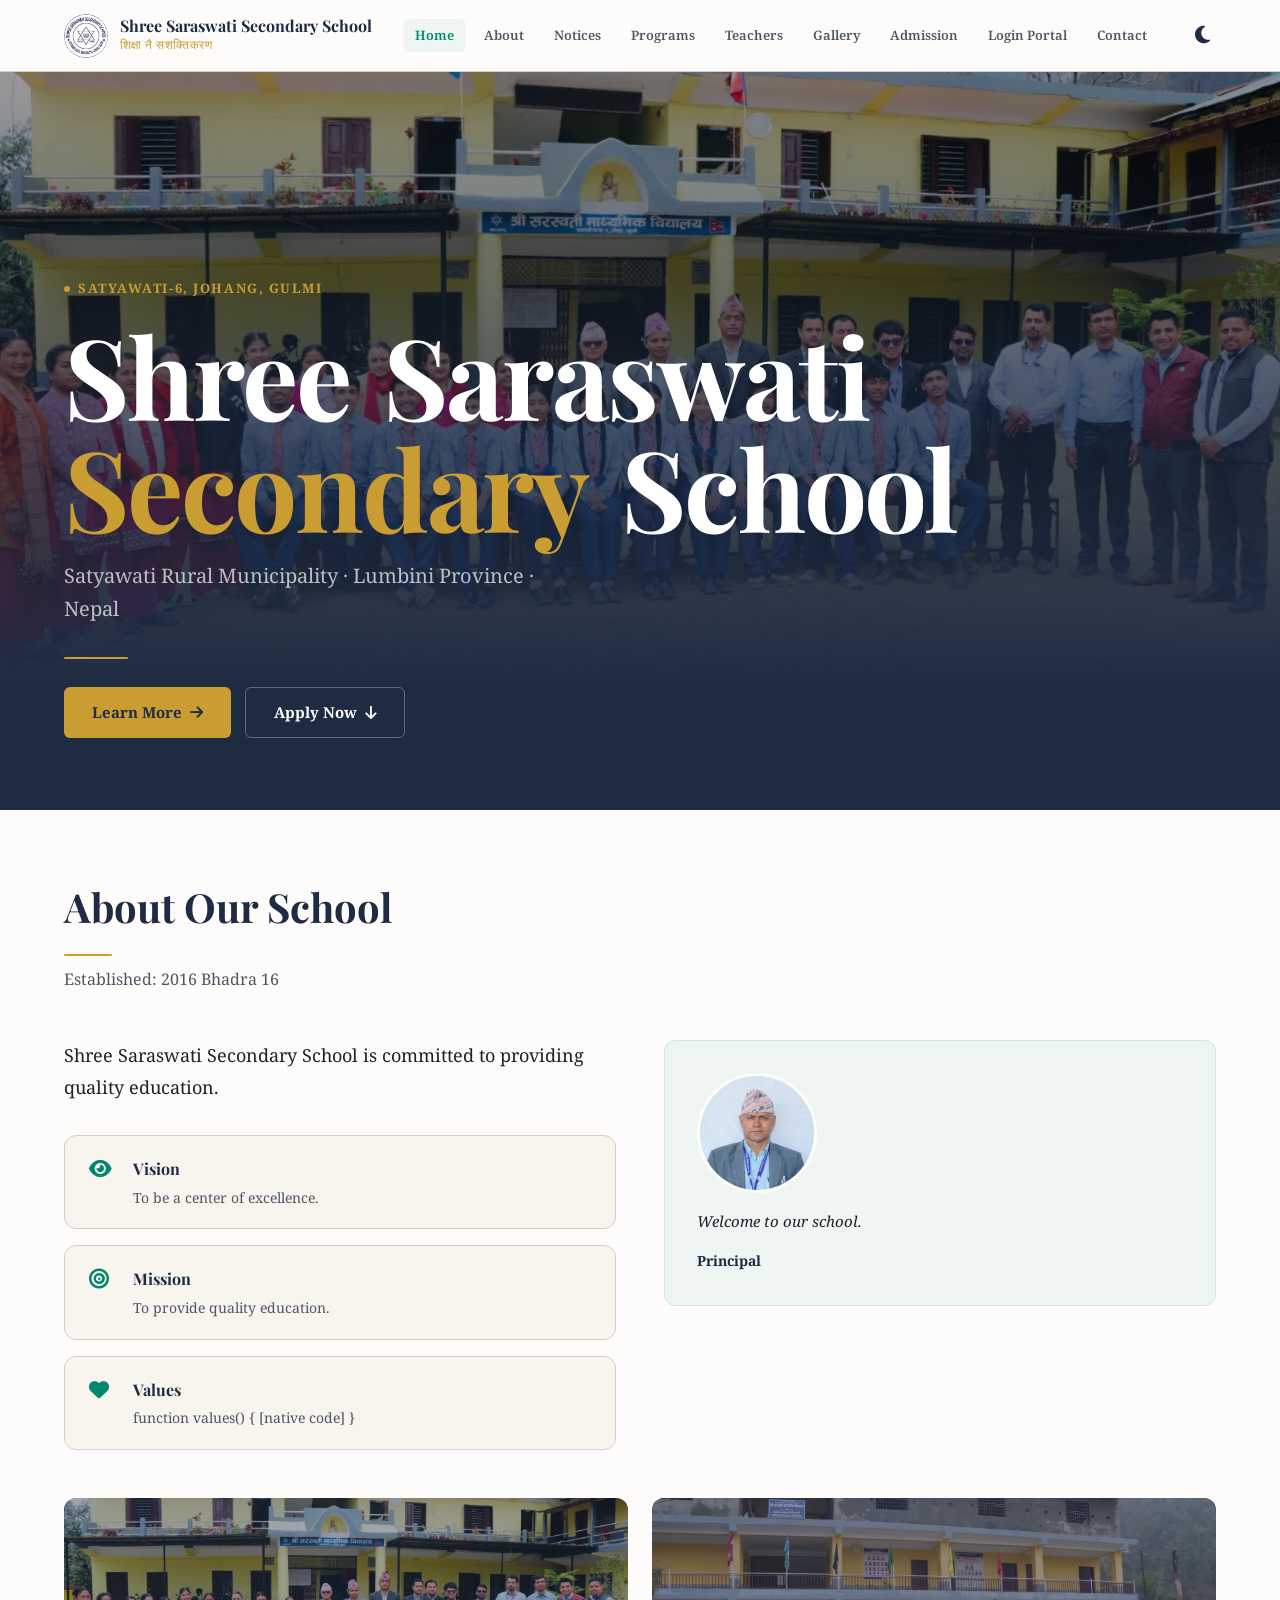
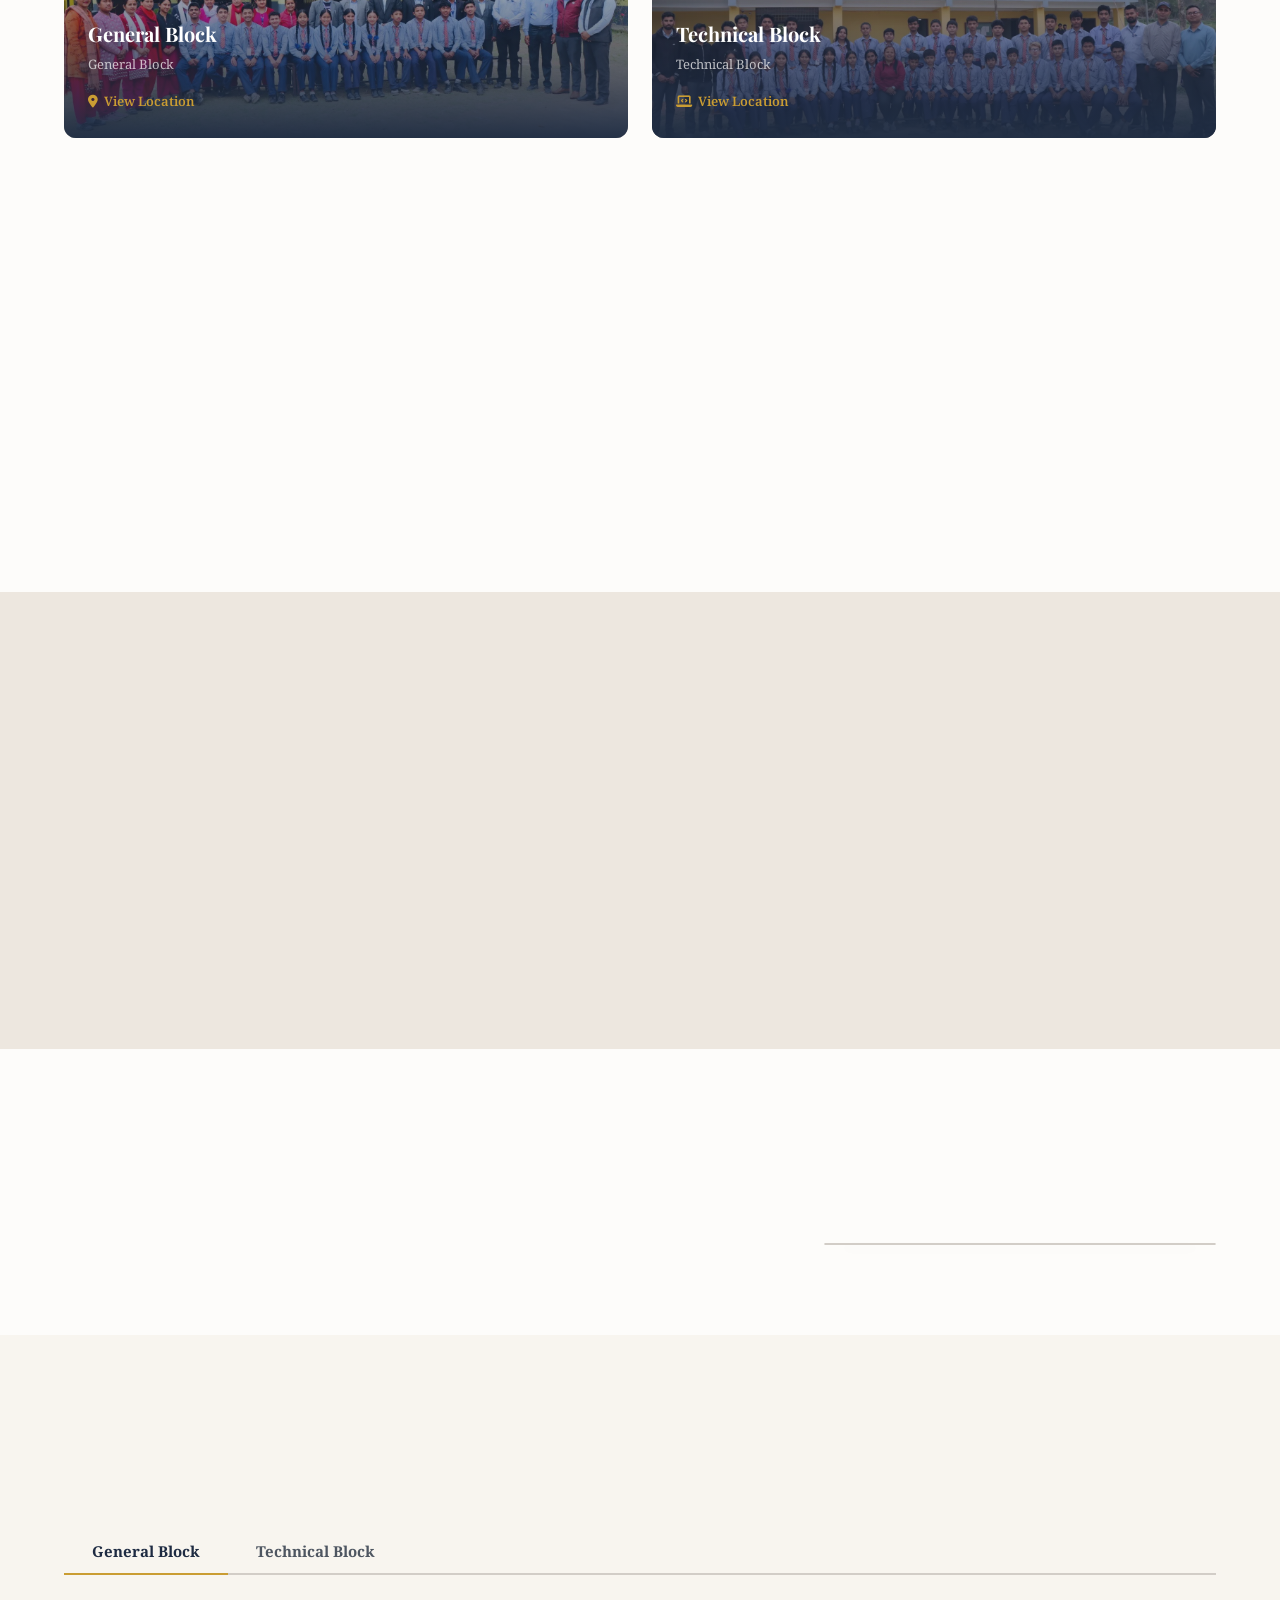
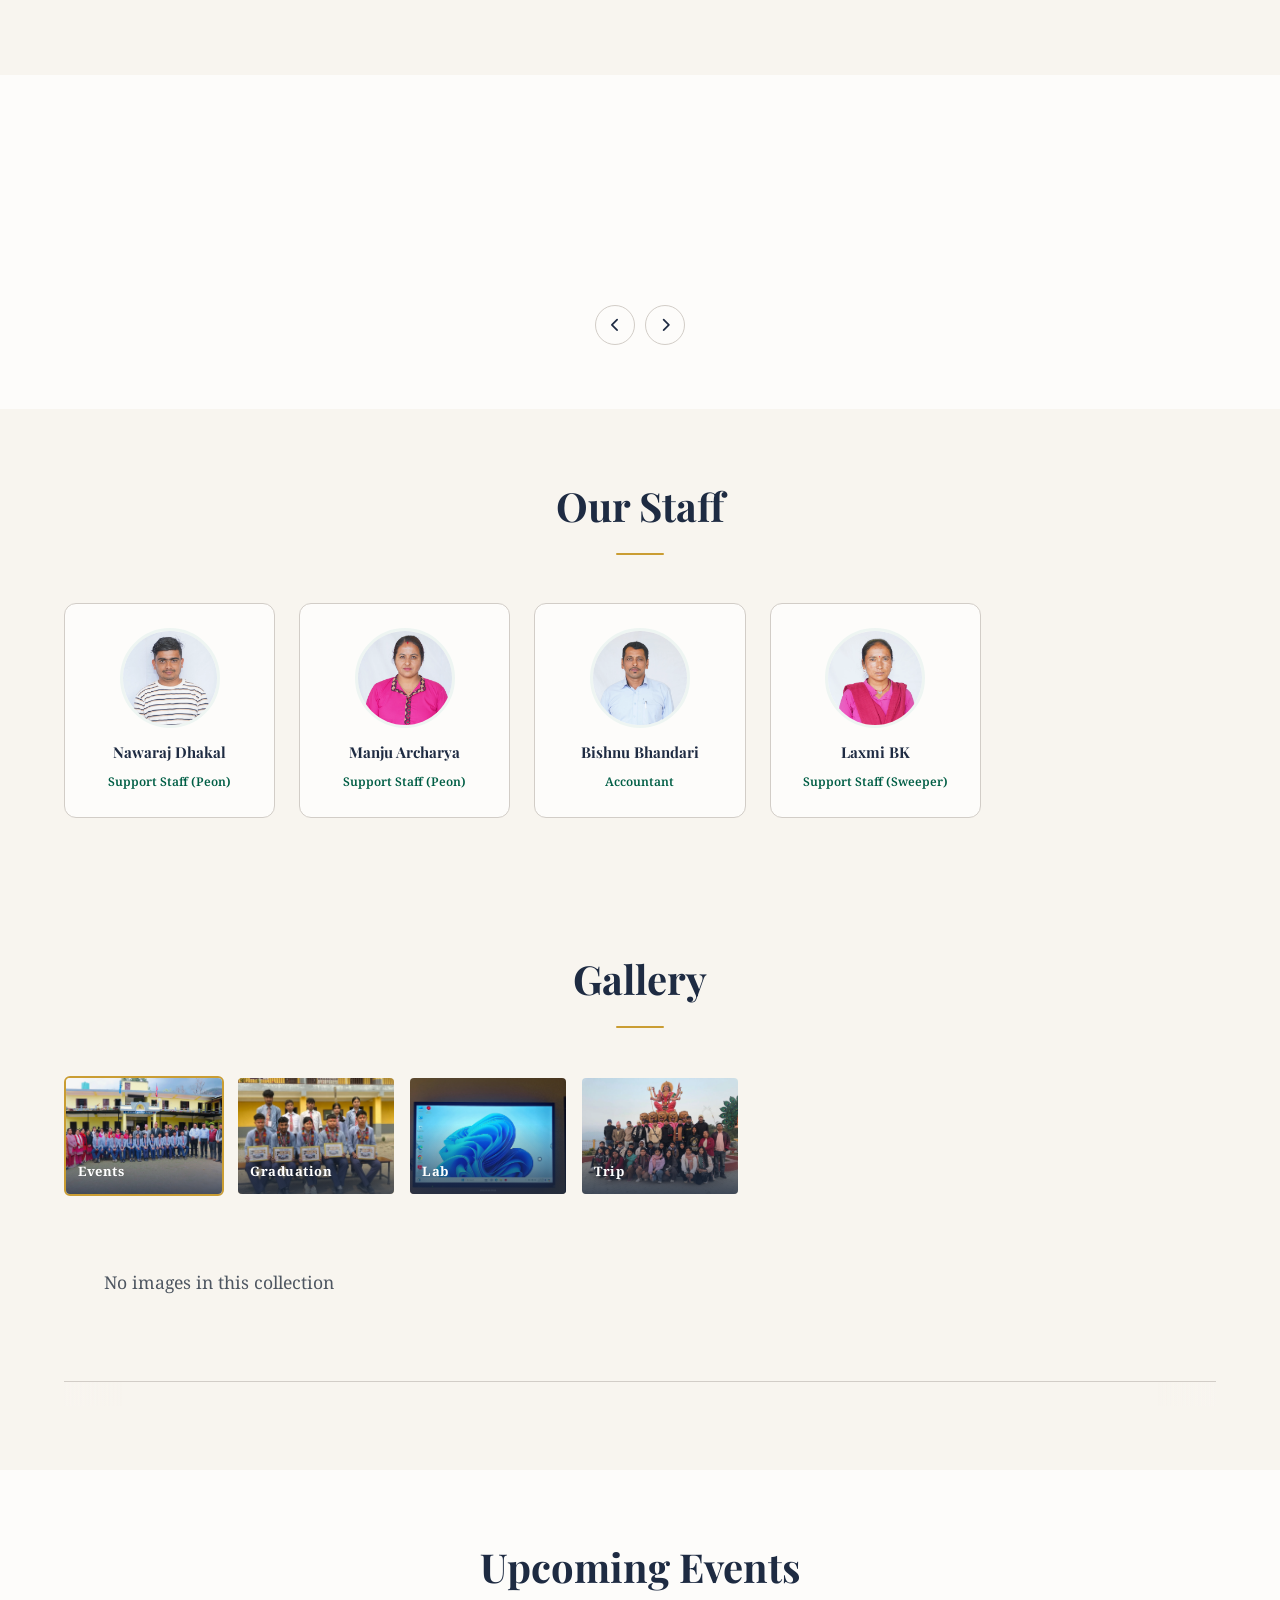
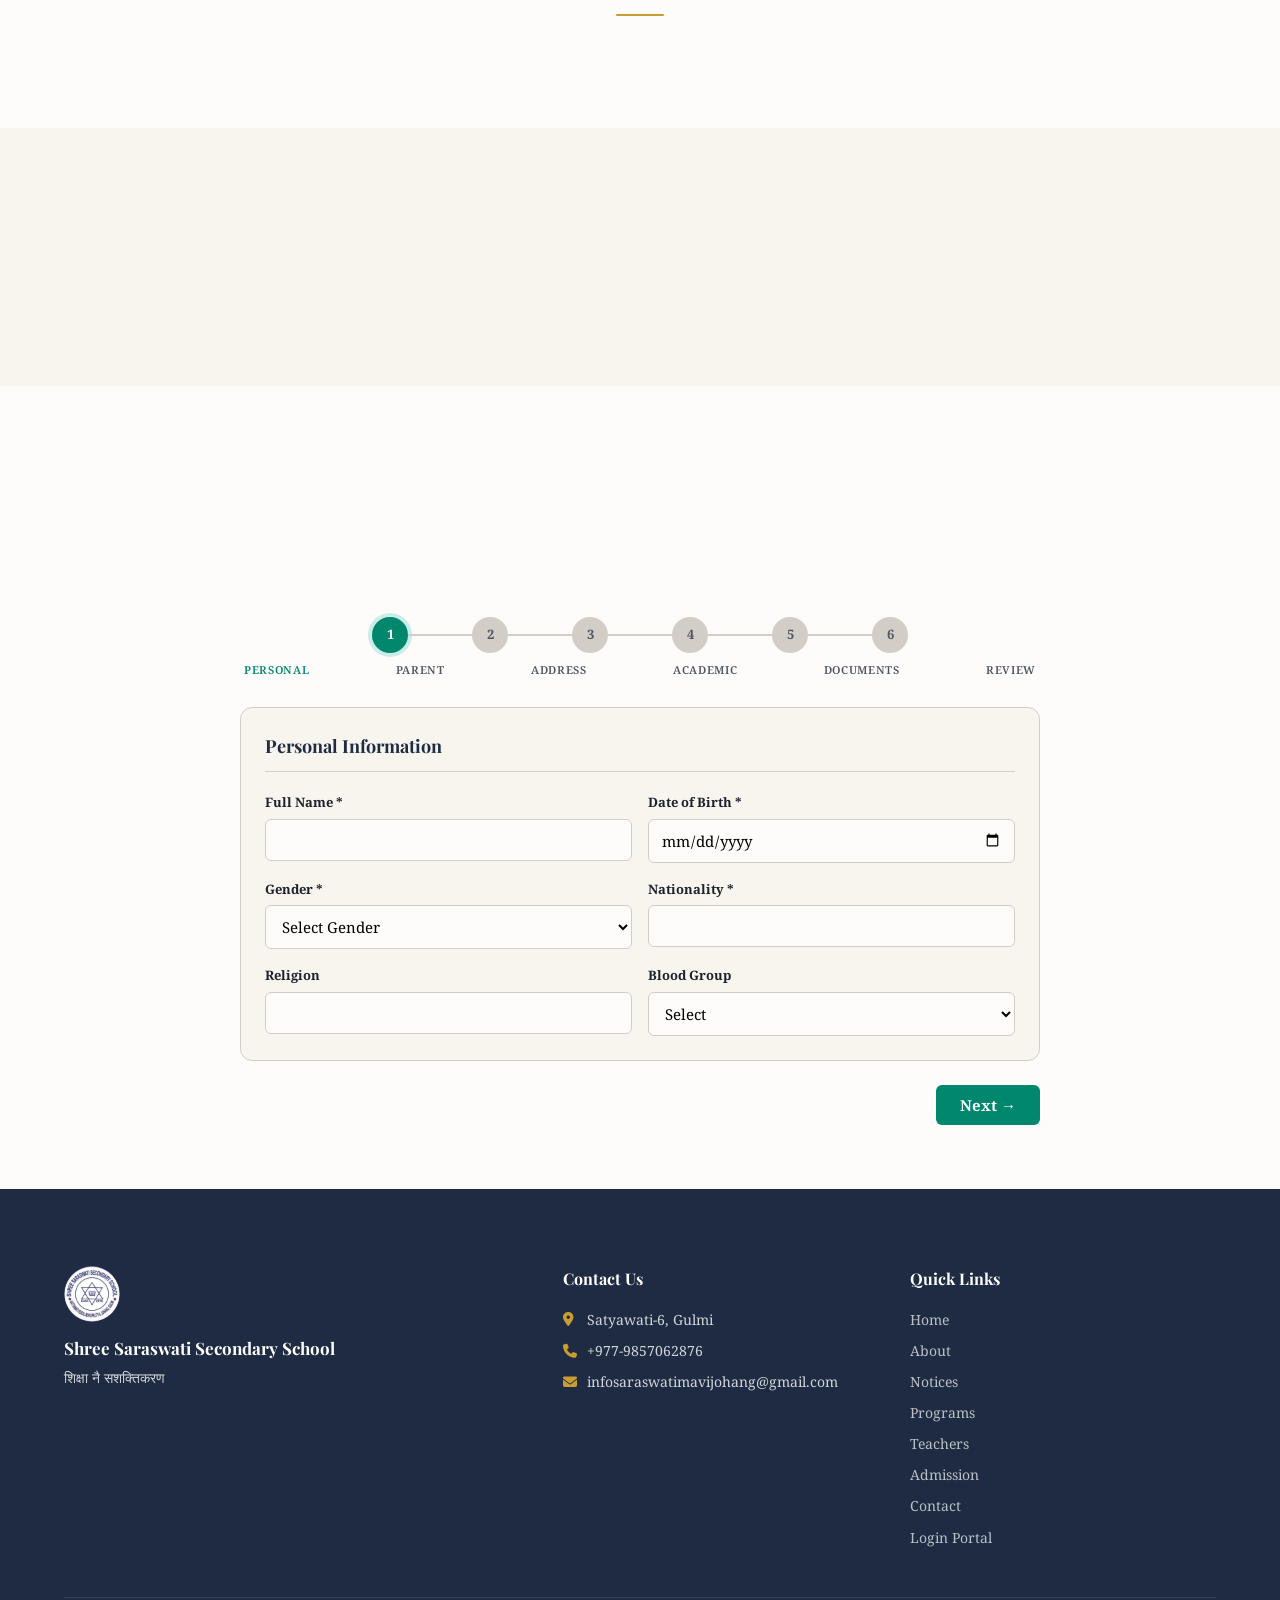
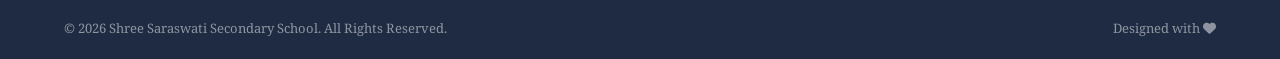
==== index.html @ 3a1a03cb "Add TEVT affiliation keywords to index and admissions meta keywords" ====
<!DOCTYPE html>
<html lang="en">
<head>
  <meta charset="UTF-8">
  <meta name="viewport" content="width=device-width, initial-scale=1.0">
  <title>Shree Saraswati Secondary School | Best School in Gulmi, Nepal</title>
  <meta name="description" content="Shree Saraswati Secondary School in Satyawati-6, Johang, Gulmi — community school offering ECD to Grade 12, SEE Board, +2 Science & Management, and Computer Engineering (TEVT). 66+ years of excellence. Admissions open 2083. Enroll today!">
  <meta name="keywords" content="Shree Saraswati Secondary School, best school in Gulmi, schools in Gulmi Nepal, Johang school, Satyawati school, community school Gulmi, SEE board Nepal, SEE 2082 result Gulmi, +2 science Gulmi, +2 management Gulmi, computer engineering Gulmi TEVT, TEVT affiliated school Gulmi, TEVT school Lumbini, ECD to 12 school, Gulmi education, school in Lumbini Province, top school Gulmi, technical education Nepal, grade 12 admission Gulmi 2083, secondary school Lumbini, school admission 2083 Nepal">
  <meta name="robots" content="index, follow">
  <meta name="author" content="Shree Saraswati Secondary School">
  <meta name="geo.region" content="NP-LU">
  <meta name="geo.placename" content="Johang, Gulmi">
  <meta name="geo.position" content="28.1185;83.2852">
  <meta name="ICBM" content="28.1185, 83.2852">
  <meta name="theme-color" content="#1a3a5c">
  <meta name="google-site-verification" content="YOUR_GOOGLE_VERIFICATION_CODE">
  <!-- Set your actual Google Search Console verification code above (replace YOUR_GOOGLE_VERIFICATION_CODE) -->
  <link rel="canonical" href="https://saraswatisecschool.edu.np/">
  <link rel="icon" type="image/webp" href="assets/images/School%20circular%20logo.webp">
  <link rel="apple-touch-icon" href="assets/images/School%20circular%20logo.webp">
  <meta name="apple-mobile-web-app-capable" content="yes">
  <meta name="apple-mobile-web-app-title" content="Saraswati School">
  <link rel="alternate" hreflang="en" href="https://saraswatisecschool.edu.np/">
  <link rel="alternate" hreflang="ne" href="https://saraswatisecschool.edu.np/">
  <link rel="alternate" hreflang="x-default" href="https://saraswatisecschool.edu.np/">
  <meta property="og:type" content="website">
  <meta property="og:site_name" content="Shree Saraswati Secondary School">
  <meta property="og:title" content="Shree Saraswati Secondary School | Best Community School in Gulmi, Nepal">
  <meta property="og:description" content="ECD to Grade 12, SEE Board, +2 Science & Management & Computer Engineering in Satyawati-6, Johang, Gulmi. 66+ years of excellence. Admissions open 2083. Apply now!">
  <meta property="og:image" content="https://saraswatisecschool.edu.np/assets/images/General%20Block.webp">
  <meta property="og:image:width" content="800">
  <meta property="og:image:height" content="600">
  <meta property="og:image:alt" content="General Block building of Shree Saraswati Secondary School, Gulmi">
  <meta property="og:url" content="https://saraswatisecschool.edu.np/">
  <meta property="og:locale" content="ne_NP">
  <meta name="twitter:card" content="summary_large_image">
  <meta name="twitter:site" content="@saraswatisec">
  <meta name="twitter:title" content="Shree Saraswati Secondary School | Best School in Gulmi, Nepal">
  <meta name="twitter:description" content="ECD to Grade 12, SEE Board, +2 Science & Management & Computer Engineering in Johang, Gulmi. 66+ years of excellence.">
  <meta name="twitter:image" content="https://saraswatisecschool.edu.np/assets/images/General%20Block.webp">
  <meta name="twitter:image:alt" content="General Block building of Shree Saraswati Secondary School, Gulmi">
  <script>if(localStorage.getItem('sss_theme')==='dark')document.documentElement.setAttribute('data-theme','dark')</script>
  <link rel="preconnect" href="https://fonts.googleapis.com">
  <link rel="preconnect" href="https://fonts.gstatic.com" crossorigin>
  <link rel="preconnect" href="https://cdnjs.cloudflare.com">
  <link rel="dns-prefetch" href="https://fonts.googleapis.com">
  <link rel="dns-prefetch" href="https://cdnjs.cloudflare.com">
  <link rel="preload" href="assets/images/Hero%20session/1.General%20Block.webp" as="image" fetchpriority="high">
  <link rel="preload" href="https://fonts.googleapis.com/css2?family=Playfair+Display:wght@400;600;700&family=Noto+Serif:wght@400;700&display=swap" as="style" onload="this.onload=null;this.rel='stylesheet'">
  <link rel="preload" href="https://cdnjs.cloudflare.com/ajax/libs/font-awesome/6.4.0/css/all.min.css" as="style" onload="this.onload=null;this.rel='stylesheet'">
  <link rel="stylesheet" href="css/style.css">
  <link rel="stylesheet" href="https://fonts.googleapis.com/css2?family=Playfair+Display:wght@400;600;700&family=Noto+Serif:wght@400;700&display=swap" media="print" onload="this.media='all'">
  <noscript><link rel="stylesheet" href="https://fonts.googleapis.com/css2?family=Playfair+Display:wght@400;600;700&family=Noto+Serif:wght@400;700&display=swap"></noscript>
  <link rel="stylesheet" href="https://cdnjs.cloudflare.com/ajax/libs/font-awesome/6.4.0/css/all.min.css" media="print" onload="this.media='all'">
  <noscript><link rel="stylesheet" href="https://cdnjs.cloudflare.com/ajax/libs/font-awesome/6.4.0/css/all.min.css"></noscript>
  <script type="application/ld+json">
  {
    "@context": "https://schema.org",
    "@type": "School",
    "@id": "https://saraswatisecschool.edu.np/#school",
    "name": "Shree Saraswati Secondary School",
    "alternateName": "\u0936\u094d\u0930\u0940 \u0938\u0930\u0938\u094d\u0935\u0924\u0940 \u092e\u093e\u0927\u094d\u092f\u092e\u093f\u0915 \u0935\u093f\u0926\u094d\u092f\u093e\u0932\u092f",
    "url": "https://saraswatisecschool.edu.np/",
    "logo": "https://saraswatisecschool.edu.np/assets/images/School%20circular%20logo.webp",
    "image": "https://saraswatisecschool.edu.np/assets/images/General%20Block.webp",
    "description": "Shree Saraswati Secondary School offers General Education (ECD to Grade 12, SEE Board) and a Technical/Computer Engineering program (Grade 9-12) in Satyawati-6, Johang, Gulmi, Nepal.",
    "foundingDate": "2016 B.S.",
    "numberOfStudents": "245",
    "telephone": "+977-9847004360",
    "email": "info@saraswatisecschool.edu.np",
    "address": {
      "@type": "PostalAddress",
      "streetAddress": "Satyawati Rural Municipality-6, Johang",
      "addressLocality": "Gulmi",
      "addressRegion": "Lumbini Province",
      "postalCode": "32800",
      "addressCountry": "NP"
    },
    "location": {
      "@type": "Place",
      "geo": { "@type": "GeoCoordinates", "latitude": "28.1185", "longitude": "83.2852" }
    },
    "parentOrganization": {
      "@type": "GovernmentOrganization",
      "name": "Satyawati Rural Municipality"
    },
    "hasOfferCatalog": {
      "@type": "OfferCatalog",
      "name": "Academic Programs",
      "itemListElement": [
        { "@type": "EducationalOccupationalProgram", "name": "General Education (ECD to Grade 12, SEE Board)" },
        { "@type": "EducationalOccupationalProgram", "name": "Computer Engineering (Grade 9 to 12, TEVT)" }
      ]
    }
  }
  </script>
</head>
<body>
<a href="#mainContent" class="skip-link">Skip to main content</a>

<header class="header" id="header">
  <div class="header-container">
    <div class="logo-section">
      <img id="schoolLogo" src="assets/images/School%20circular%20logo.webp" alt="Logo" class="logo">
      <div class="school-title">
        <h1 id="schoolName">Shree Saraswati Secondary School</h1>
        <p id="schoolTagline">शिक्षा नै सशक्तिकरण</p>
      </div>
    </div>
    <nav class="nav-menu" id="navMenu" aria-label="Main navigation">
      <a href="#home" class="nav-link active">Home</a>
      <a href="about.html" class="nav-link">About</a>
      <a href="notices.html" class="nav-link">Notices</a>
      <a href="#programs" class="nav-link">Programs</a>
      <a href="#teachers" class="nav-link">Teachers</a>
      <a href="#gallery" class="nav-link">Gallery</a>
      <a href="#admission" class="nav-link">Admission</a>
      <a href="Login_portal.html" class="nav-link" target="_blank" rel="noopener">Login Portal</a>
      <a href="contact.html" class="nav-link">Contact</a>
    </nav>
    <div class="nav-right">
      <button class="theme-toggle" id="themeToggle" onclick="toggleTheme()" aria-label="Toggle dark mode"><i class="fas fa-moon"></i></button>
      <button class="menu-toggle" id="menuToggle" aria-label="Toggle menu" aria-controls="navMenu" aria-expanded="false"><i class="fas fa-bars"></i></button>
    </div>
  </div>
</header>

<main id="mainContent" tabindex="-1" class="page-entry"><section id="home" class="hero">
  <div class="hero-slides" id="heroSlides">
    <img src="assets/images/Hero%20session/1.General%20Block.webp" alt="Shree Saraswati School General Block building" class="hero-slide active" loading="eager" fetchpriority="high">
    <img src="assets/images/Hero%20session/2.Technical%20Block.webp" alt="Technical Block building of Saraswati School Gulmi" class="hero-slide" loading="lazy">
    <img src="assets/images/Hero%20session/3.cultural%20program.webp" alt="Students performing cultural program at school event" class="hero-slide" loading="lazy">
    <img src="assets/images/Hero%20session/4.Dance.webp" alt="Dance performance by students at Saraswati School" class="hero-slide" loading="lazy">
    <img src="assets/images/Hero%20session/5..webp" alt="School campus activity at Shree Saraswati Secondary School" class="hero-slide" loading="lazy">
    <img src="assets/images/Hero%20session/6.Assembly2.webp" alt="Morning assembly of students at school ground" class="hero-slide" loading="lazy">
    <img src="assets/images/Hero%20session/7.IMG20250902131356.webp" alt="Classroom activity at Saraswati School Gulmi" class="hero-slide" loading="lazy">
    <img src="assets/images/Hero%20session/8.IMG20250902131444.webp" alt="Students studying in computer lab" class="hero-slide" loading="lazy">
    <img src="assets/images/Hero%20session/9.IMG20250902140059.webp" alt="Outdoor activity at school campus" class="hero-slide" loading="lazy">
    <img src="assets/images/Hero%20session/10.IMG20250902140101.webp" alt="Students gathering at school garden area" class="hero-slide" loading="lazy">
    <img src="assets/images/Hero%20session/11.received_1291402895769120.webp" alt="School event celebration at Shree Saraswati School" class="hero-slide" loading="lazy">
    <img src="assets/images/Hero%20session/12.received_1779110516064862.webp" alt="Group photo of students and teachers at school program" class="hero-slide" loading="lazy">
  </div>
  <div class="hero-overlay"></div>
  <div class="hero-content">
    <div class="hero-tag"><span class="gold-dot"></span> Satyawati-6, Johang, Gulmi</div>
    <div class="hero-split" id="heroSplit"></div>
    <div class="hero-location">Satyawati Rural Municipality &middot; Lumbini Province &middot; Nepal</div>
    <div class="hero-rule"></div>
    <div class="hero-actions">
      <a href="about.html" class="btn btn-primary">Learn More <i class="fas fa-arrow-right"></i></a>
      <a href="#admission" class="btn btn-outline-light">Apply Now <i class="fas fa-arrow-down"></i></a>
    </div>
  </div>
</section>

<section id="about" class="section about">
  <div class="container">
    <div class="section-header left" data-reveal>
      <h2>About Our School</h2>
      <span class="gold-rule left"></span>
      <p>Established: <span id="establishedDate">2016 Bhadra 16</span></p>
    </div>
    <div class="about-layout">
      <div class="about-text-block">
        <div class="lead" id="aboutHistory" data-reveal></div>
        <div class="about-cards">
          <div class="about-card" data-reveal data-delay="1">
            <i class="fas fa-eye"></i>
            <div>
              <h3>Vision</h3>
              <p id="aboutVision"></p>
            </div>
          </div>
          <div class="about-card" data-reveal data-delay="2">
            <i class="fas fa-bullseye"></i>
            <div>
              <h3>Mission</h3>
              <p id="aboutMission"></p>
            </div>
          </div>
          <div class="about-card" data-reveal data-delay="3">
            <i class="fas fa-heart"></i>
            <div>
              <h3>Values</h3>
              <p id="aboutValues"></p>
            </div>
          </div>
        </div>
      </div>
      <div class="principal-spotlight" data-reveal data-delay="2">
        <img id="principalPhoto" src="assets/images/Teaching%20Staff/Chhabilal%20Bhandari.webp" alt="Principal Chhabilal Bhandari - Shree Saraswati Secondary School" loading="lazy">
        <blockquote id="principalMessage"></blockquote>
        <cite id="principalName">Mr. Chhabilal Bhandari</cite>
      </div>
    </div>
    <div class="blocks-row">
      <div class="block-card" data-reveal data-delay="1">
        <img src="assets/images/General%20Block.webp" alt="General Block building of Shree Saraswati School" loading="lazy">
        <div class="block-content">
          <h3>General Block</h3>
          <p id="generalBlockDesc">ECD to Grade 12</p>
          <a href="https://maps.app.goo.gl/8p2sAp4HJvD1dHu89" target="_blank" class="btn-map"><i class="fas fa-map-marker-alt"></i> View Location</a>
        </div>
      </div>
      <div class="block-card" data-reveal data-delay="2">
        <img src="assets/images/Technical%20Block.webp" alt="Technical Block building of Shree Saraswati School" loading="lazy">
        <div class="block-content">
          <h3>Technical Block</h3>
          <p id="technicalBlockDesc">Computer Engineering (Grade 9-12)</p>
          <a href="https://maps.app.goo.gl/kgMV2Hgrvsdzd5Ey5" target="_blank" class="btn-map"><i class="fas fa-laptop-code"></i> View Location</a>
        </div>
      </div>
    </div>
    <div class="hp-row">
      <div class="hp-card-mini" data-reveal>
        <div class="hp-icon"><i class="fas fa-landmark"></i></div>
        <h3>History</h3>
        <p id="schoolHistory">Shree Saraswati Secondary School was established in 2016 B.S. with a mission to provide quality education to the children of Satyawati Rural Municipality. Starting as a primary school, it has grown steadily over the decades, expanding its infrastructure and academic programs to meet the needs of the community. The school has produced countless graduates who now serve in diverse fields across Nepal and abroad.</p>
      </div>
      <div class="hp-card-mini" data-reveal data-delay="1">
        <div class="hp-icon"><i class="fas fa-chart-line"></i></div>
        <h3>Present Details</h3>
        <p id="schoolPresent">Today, the school serves 245 students from ECD through Grade 12 across two blocks — General Education (ECD to 12, SEE Board) and Technical/Computer Engineering (Grades 9 to 12). Located in Satyawati Rural Municipality–6, Johang, Gulmi, the school is equipped with modern classrooms, a computer lab, and dedicated teaching staff committed to academic excellence and holistic student development.</p>
      </div>
    </div>
  </div>
</section>

<section class="section stats" id="stats">
  <div class="container">
    <div class="section-header" data-reveal>
      <h2>By the Numbers</h2>
      <span class="gold-rule"></span>
    </div>
    <div class="stats-grid" id="statsGrid">
      <div class="stat-item" data-reveal data-delay="1">
        <i class="fas fa-users"></i>
        <span class="stat-number" data-target="245" id="statStudents">0</span>
        <span class="stat-label">Students enrolled</span>
        <span class="stat-desc">Across all grades</span>
      </div>
      <div class="stat-item" data-reveal data-delay="2">
        <i class="fas fa-chalkboard-teacher"></i>
        <span class="stat-number" data-target="36" id="statTeachers">0</span>
        <span class="stat-label">Teachers & staff</span>
        <span class="stat-desc">Dedicated educators</span>
      </div>
      <div class="stat-item" data-reveal data-delay="3">
        <i class="fas fa-user-graduate"></i>
        <span class="stat-number" data-target="15000" id="statGraduates">0</span>
        <span class="stat-label">Graduates</span>
        <span class="stat-desc">Since our founding</span>
      </div>
      <div class="stat-item" data-reveal data-delay="4">
        <i class="fas fa-calendar-alt"></i>
        <span class="stat-number" data-target="66" id="statYears">0</span>
        <span class="stat-label">Years running</span>
        <span class="stat-desc">Of quality education</span>
      </div>
    </div>
  </div>
</section>

<section id="notices" class="section notices">
  <div class="container">
    <div class="section-header" data-reveal>
      <h2>Notice Board</h2>
      <span class="gold-rule"></span>
    </div>
    <div class="nb-grid">
      <div class="nb-left" id="nbLeft">
        <div id="noticesList" class="notices-list"></div>
        <div id="annualPlan"></div>
      </div>
      <div class="nb-right" id="nbRight">
        <div class="nepali-cal" id="nepaliCal"></div>
      </div>
    </div>
  </div>
</section>

<section id="programs" class="section programs">
  <div class="container">
    <div class="section-header" data-reveal>
      <h2>Academic Programs</h2>
      <span class="gold-rule"></span>
    </div>
    <div class="programs-tabs">
      <button class="tab-btn active" data-tab="general">General Block</button>
      <button class="tab-btn" data-tab="technical">Technical Block</button>
    </div>
    <div class="programs-content" id="programsContent"></div>
  </div>
</section>

<section id="teachers" class="section teachers">
  <div class="container">
    <div class="section-header" data-reveal>
      <h2>Our Teachers</h2>
      <span class="gold-rule"></span>
    </div>
    <div class="teachers-scroll" id="teachersGrid"></div>
    <div class="teachers-nav">
      <button onclick="App.scrollTeachers(-1)"><i class="fas fa-chevron-left"></i></button>
      <button onclick="App.scrollTeachers(1)"><i class="fas fa-chevron-right"></i></button>
    </div>
  </div>
</section>

<section id="staff" class="section staff">
  <div class="container">
    <div class="section-header" data-reveal>
      <h2>Our Staff</h2>
      <span class="gold-rule"></span>
    </div>
    <div class="staff-grid" id="staffGrid"></div>
  </div>
</section>

<section id="gallery" class="section gallery">
  <div class="container">
    <div class="section-header" data-reveal>
      <h2>Gallery</h2>
      <span class="gold-rule"></span>
    </div>
    <div class="gallery-collections" id="galleryCollections">
      <div class="collection-card active" data-collection="events">
        <img src="assets/images/General%20Block.webp" alt="Events" loading="lazy">
        <div class="collection-overlay">Events</div>
      </div>
      <div class="collection-card" data-collection="graduation">
        <img src="assets/images/Farewell%20SLC%202082/IMG-20260424-WA0147.webp" alt="Graduation" loading="lazy">
        <div class="collection-overlay">Graduation</div>
      </div>
      <div class="collection-card" data-collection="lab">
        <img src="assets/images/Lab/smartboard.webp" alt="Lab" loading="lazy">
        <div class="collection-overlay">Lab</div>
      </div>
      <div class="collection-card" data-collection="trip">
        <img src="assets/images/Trip/IMG-20241209-WA0041.webp" alt="Trip" loading="lazy">
        <div class="collection-overlay">Trip</div>
      </div>
    </div>
    <div class="gallery-waterfall" id="galleryGrid"></div>
    <div class="gallery-marquee" id="galleryMarquee"></div>
  </div>
</section>

<section id="events" class="section events">
  <div class="container">
    <div class="section-header" data-reveal>
      <h2>Upcoming Events</h2>
      <span class="gold-rule"></span>
    </div>
    <div class="events-timeline" id="eventsTimeline"></div>
  </div>
</section>

<section class="section testimonials">
  <div class="container">
    <div class="section-header" data-reveal>
      <h2>What People Say</h2>
      <span class="gold-rule"></span>
    </div>
    <div class="testimonials-slider" id="testimonialsSlider"></div>
  </div>
</section>

<section id="admission" class="section admission">
  <div class="container">
    <div class="section-header" data-reveal>
      <h2>Online Admission</h2>
      <span class="gold-rule"></span>
      <p>Fill out the form below to apply for admission</p>
    </div>
    <form id="admissionForm" class="admission-form">
      <div class="step-indicator">
        <div class="step-dot active" data-step="1">1</div>
        <div class="step-line"></div>
        <div class="step-dot" data-step="2">2</div>
        <div class="step-line"></div>
        <div class="step-dot" data-step="3">3</div>
        <div class="step-line"></div>
        <div class="step-dot" data-step="4">4</div>
        <div class="step-line"></div>
        <div class="step-dot" data-step="5">5</div>
        <div class="step-line"></div>
        <div class="step-dot" data-step="6">6</div>
      </div>
      <div class="step-labels">
        <span class="step-label active" data-step="1">Personal</span>
        <span class="step-label" data-step="2">Parent</span>
        <span class="step-label" data-step="3">Address</span>
        <span class="step-label" data-step="4">Academic</span>
        <span class="step-label" data-step="5">Documents</span>
        <span class="step-label" data-step="6">Review</span>
      </div>

      <div class="form-step active" data-step="1">
        <div class="form-section">
          <h3>Personal Information</h3>
          <div class="form-grid">
            <div class="form-group"><label for="studentName">Full Name *</label><input type="text" id="studentName" name="studentName" required><span class="field-error"></span></div>
            <div class="form-group"><label for="dob">Date of Birth *</label><input type="date" id="dob" name="dob" required><span class="field-error"></span></div>
            <div class="form-group"><label for="gender">Gender *</label><select id="gender" name="gender" required><option value="">Select Gender</option><option value="male">Male</option><option value="female">Female</option><option value="other">Other</option></select><span class="field-error"></span></div>
            <div class="form-group"><label for="nationality">Nationality *</label><input type="text" id="nationality" name="nationality" required><span class="field-error"></span></div>
            <div class="form-group"><label for="religion">Religion</label><input type="text" id="religion" name="religion"></div>
            <div class="form-group"><label for="bloodGroup">Blood Group</label><select id="bloodGroup" name="bloodGroup"><option value="">Select</option><option value="A+">A+</option><option value="A-">A-</option><option value="B+">B+</option><option value="B-">B-</option><option value="O+">O+</option><option value="O-">O-</option><option value="AB+">AB+</option><option value="AB-">AB-</option></select></div>
          </div>
        </div>
        <div class="step-nav"><button type="button" class="btn-next" data-to="2">Next →</button></div>
      </div>

      <div class="form-step" data-step="2">
        <div class="form-section">
          <h3>Parent / Guardian Information</h3>
          <div class="form-grid">
            <div class="form-group"><label for="fatherName">Father's Name *</label><input type="text" id="fatherName" name="fatherName" required><span class="field-error"></span></div>
            <div class="form-group"><label for="fatherPhone">Father's Phone *</label><input type="tel" id="fatherPhone" name="fatherPhone" required><span class="field-error"></span></div>
            <div class="form-group"><label for="fatherOccupation">Father's Occupation</label><input type="text" id="fatherOccupation" name="fatherOccupation"></div>
            <div class="form-group"><label for="motherName">Mother's Name *</label><input type="text" id="motherName" name="motherName" required><span class="field-error"></span></div>
            <div class="form-group"><label for="motherPhone">Mother's Phone</label><input type="tel" id="motherPhone" name="motherPhone"></div>
            <div class="form-group"><label for="motherOccupation">Mother's Occupation</label><input type="text" id="motherOccupation" name="motherOccupation"></div>
          </div>
        </div>
        <div class="step-nav"><button type="button" class="btn-prev" data-to="1">← Back</button><button type="button" class="btn-next" data-to="3">Next →</button></div>
      </div>

      <div class="form-step" data-step="3">
        <div class="form-section">
          <h3>Address</h3>
          <div class="form-grid">
            <div class="form-group"><label for="province">Province *</label><select id="province" name="province" required><option value="">Select Province</option><option value="1">Province 1</option><option value="2">Madesh Province</option><option value="3">Bagmati Province</option><option value="4">Gandaki Province</option><option value="5">Lumbini Province</option><option value="6">Karnali Province</option><option value="7">Sudurpashchim Province</option></select><span class="field-error"></span></div>
            <div class="form-group"><label for="district">District *</label><input type="text" id="district" name="district" required><span class="field-error"></span></div>
            <div class="form-group"><label for="municipality">Municipality / Rural Municipality *</label><input type="text" id="municipality" name="municipality" required><span class="field-error"></span></div>
            <div class="form-group"><label for="ward">Ward No. *</label><input type="number" id="ward" name="ward" required><span class="field-error"></span></div>
            <div class="form-group full-width"><label for="address">Full Address</label><textarea id="address" name="address" rows="2"></textarea></div>
          </div>
        </div>
        <div class="step-nav"><button type="button" class="btn-prev" data-to="2">← Back</button><button type="button" class="btn-next" data-to="4">Next →</button></div>
      </div>

      <div class="form-step" data-step="4">
        <div class="form-section">
          <h3>Academic Information</h3>
          <div class="form-grid">
            <div class="form-group"><label for="applyClass">Apply for Class *</label><select id="applyClass" name="applyClass" required><option value="">Select Class</option><option value="nursery">Nursery</option><option value="lkg">LKG</option><option value="ukg">UKG</option><option value="1">Class 1</option><option value="2">Class 2</option><option value="3">Class 3</option><option value="4">Class 4</option><option value="5">Class 5</option><option value="6">Class 6</option><option value="7">Class 7</option><option value="8">Class 8</option><option value="9">Class 9</option><option value="10">Class 10</option><option value="11">Class 11 (Science)</option><option value="11-management">Class 11 (Management)</option></select><span class="field-error"></span></div>
            <div class="form-group"><label for="previousSchool">Previous School Name</label><input type="text" id="previousSchool" name="previousSchool"></div>
            <div class="form-group"><label for="previousClass">Previous Class</label><input type="text" id="previousClass" name="previousClass"></div>
            <div class="form-group"><label for="board">Board (SEE / ECE)</label><select id="board" name="board"><option value="">Select Board</option><option value="nepali">NEB (Nepal)</option><option value="cbse">CBSE (India)</option><option value="icse">ICSE (India)</option><option value="other">Other</option></select></div>
          </div>
        </div>
        <div class="step-nav"><button type="button" class="btn-prev" data-to="3">← Back</button><button type="button" class="btn-next" data-to="5">Next →</button></div>
      </div>

      <div class="form-step" data-step="5">
        <div class="form-section">
          <h3>Documents Upload</h3>
          <div class="form-grid">
            <div class="form-group"><label for="studentPhoto">Student Photo *</label><div class="file-upload"><input type="file" id="studentPhoto" name="studentPhoto" accept="image/*" required><p class="file-hint">Max size: 500KB (JPG, PNG)</p></div></div>
            <div class="form-group"><label for="birthCertificate">Birth Certificate</label><div class="file-upload"><input type="file" id="birthCertificate" name="birthCertificate" accept=".jpg,.jpeg,.png,.pdf"><p class="file-hint">JPG, PNG or PDF</p></div></div>
            <div class="form-group"><label for="bleCertificate">BLE Certificate / Admit Card</label><div class="file-upload"><input type="file" id="bleCertificate" name="bleCertificate" accept=".jpg,.jpeg,.png,.pdf"><p class="file-hint">JPG, PNG or PDF</p></div></div>
          </div>
        </div>
        <div class="step-nav"><button type="button" class="btn-prev" data-to="4">← Back</button><button type="button" class="btn-next" data-to="6">Next →</button></div>
      </div>

      <div class="form-step" data-step="6">
        <div class="form-section">
          <h3>Additional Notes</h3>
          <div class="form-group"><label for="additionalNotes">Anything else we should know?</label><textarea id="additionalNotes" name="additionalNotes" rows="3" placeholder="Any additional information..."></textarea></div>
        </div>
        <div class="form-submit">
          <button type="button" class="btn-prev" data-to="5">← Back</button>
          <button type="submit" class="submit-btn">Submit Application</button>
          <button type="reset" class="reset-btn">Reset Form</button>
        </div>
      </div>
    </form>
  </div>
</section>

<footer class="footer">
  <div class="container">
    <div class="footer-grid">
      <div class="footer-about">
        <img id="footerLogo" src="assets/images/School%20circular%20logo.webp" alt="Logo" class="footer-logo">
        <h3 id="footerSchoolName">Shree Saraswati Secondary School</h3>
        <p id="footerTagline">शिक्षा नै सशक्तिकरण</p>
      </div>
      <div class="footer-contact">
        <h3>Contact Us</h3>
        <p><i class="fas fa-map-marker-alt"></i> <span id="footerAddress"></span></p>
        <p><i class="fas fa-phone"></i> <span id="footerPhone"></span></p>
        <p><i class="fas fa-envelope"></i> <span id="footerEmail"></span></p>
      </div>
      <div class="footer-links">
        <h3>Quick Links</h3>
        <a href="#home">Home</a>
        <a href="about.html">About</a>
        <a href="notices.html">Notices</a>
        <a href="#programs">Programs</a>
        <a href="#teachers">Teachers</a>
        <a href="#admission">Admission</a>
        <a href="contact.html">Contact</a>
        <a href="Login_portal.html" target="_blank" rel="noopener">Login Portal</a>
      </div>
    </div>
    <div class="footer-bottom">
      <p>&copy; <span id="currentYear"></span> Shree Saraswati Secondary School. All Rights Reserved.</p>
      <p>Designed with <i class="fas fa-heart"></i></p>
    </div>
  </div>
</footer>

<div class="lightbox" id="lightbox" role="dialog" aria-modal="true" aria-label="Image viewer">
  <span class="lightbox-close" onclick="closeLightbox()">&times;</span>
  <button class="lightbox-nav lightbox-prev" id="lbPrev" onclick="navigateLightbox(-1)" aria-label="Previous image"><i class="fas fa-chevron-left"></i></button>
  <button class="lightbox-nav lightbox-next" id="lbNext" onclick="navigateLightbox(1)" aria-label="Next image"><i class="fas fa-chevron-right"></i></button>
  <img class="lightbox-img" id="lightboxImg" src="" alt="">
  <div class="lightbox-caption" id="lightboxCaption"></div>
</div>

</main>
<script>function toggleTheme(){var d=document.documentElement,a=d.getAttribute('data-theme'),n=a==='dark'?'light':'dark';d.setAttribute('data-theme',n);localStorage.setItem('sss_theme',n);document.querySelectorAll('.theme-toggle i').forEach(function(e){e.className=n==='dark'?'fas fa-sun':'fas fa-moon'})}!function(){document.querySelectorAll('.theme-toggle i').forEach(function(e){e.className=document.documentElement.getAttribute('data-theme')==='dark'?'fas fa-sun':'fas fa-moon'})}()</script>
<script src="js/supabase.js" defer></script>
<script src="js/cache.js" defer></script>
<script src="js/data.js" defer></script>
<script src="js/bs_calendar.js" defer></script>
<script src="js/main.js" defer></script>
</body>
</html>
---- css/style.css ----
*,*::before,*::after{box-sizing:border-box;margin:0;padding:0}
i[class^="fa-"],i[class*=" fa-"]{line-height:1}
:root{
  --navy:oklch(0.29 0.045 260);
  --navy-light:oklch(0.38 0.05 255);
  --teal:oklch(0.55 0.12 175);
  --teal-dark:oklch(0.42 0.10 170);
  --teal-ghost:oklch(0.55 0.12 175 / 0.06);
  --gold:oklch(0.72 0.13 85);
  --gold-soft:oklch(0.72 0.13 85 / 0.3);
  --bg:oklch(0.97 0.008 80);
  --bg-alt:oklch(0.93 0.012 75);
  --surface:oklch(0.99 0.003 80);
  --text:oklch(0.25 0.02 260);
  --text-muted:oklch(0.45 0.02 255);
  --border:oklch(0.85 0.01 75);
  --font-display:'Playfair Display',Georgia,serif;
  --font-body:'Noto Serif','Noto Sans Devanagari',Georgia,serif;
  --font-mono:'IBM Plex Mono','Courier New',monospace;
  --radius:6px;
  --radius-lg:12px;
  --shadow:0 2px 12px oklch(0 0 0 / 0.06);
  --shadow-lg:0 8px 32px oklch(0 0 0 / 0.10);
  --ease:cubic-bezier(0.22,1,0.36,1);
  --header-h:72px;
  --marquee-h:36px;
}

[data-theme="dark"]{
  --navy:oklch(0.48 0.05 260);
  --navy-light:oklch(0.55 0.05 255);
  --teal:oklch(0.62 0.12 175);
  --teal-dark:oklch(0.60 0.12 170);
  --teal-ghost:oklch(0.62 0.12 175 / 0.12);
  --gold:oklch(0.72 0.13 85);
  --gold-soft:oklch(0.72 0.13 85 / 0.2);
  --bg:oklch(0.11 0.015 260);
  --bg-alt:oklch(0.15 0.02 260);
  --surface:oklch(0.17 0.02 260);
  --text:oklch(0.91 0.01 80);
  --text-muted:oklch(0.70 0.015 80);
  --border:oklch(0.25 0.025 260);
  --shadow:0 2px 12px oklch(0 0 0 / 0.30);
  --shadow-lg:0 8px 32px oklch(0 0 0 / 0.40);
}
html{scroll-behavior:smooth;scroll-padding-top:var(--header-h);-webkit-tap-highlight-color:transparent}
body{font-family:var(--font-body);background:var(--bg);color:var(--text);line-height:1.65;-webkit-font-smoothing:antialiased;overflow-x:hidden;transition:background 0.35s var(--ease),color 0.35s var(--ease)}
a{color:var(--teal);text-decoration:none;transition:color 0.25s}
a:hover{color:var(--teal-dark)}
a:focus-visible{outline:2px solid var(--gold);outline-offset:2px;border-radius:2px}
img{max-width:100%;height:auto;display:block}
:focus-visible{outline:2px solid var(--teal);outline-offset:2px;border-radius:2px}
::selection{background:var(--teal);color:#fff}
.container{max-width:1200px;margin:0 auto;padding:0 24px}

/* Loading skeleton effect */

/* Skip link */
.skip-link{position:absolute;top:-100%;left:8px;padding:12px 20px;background:var(--navy);color:#fff;z-index:9999;border-radius:var(--radius);font-weight:700}
.skip-link:focus{top:8px}

/* Reduced motion */
@media(prefers-reduced-motion:reduce){*,*::before,*::after{animation-duration:0.01ms !important;animation-iteration-count:1 !important;transition-duration:0.01ms !important;scroll-behavior:auto !important}}

.section{padding:clamp(40px,5vw,64px) 0}
.section-header{margin-bottom:48px;text-align:center}
.section-header h2{font-family:var(--font-display);font-size:clamp(1.75rem,3.5vw,2.5rem);font-weight:700;color:var(--navy);position:relative;display:inline-block}
.section-header .gold-rule{display:block;width:48px;height:2px;background:var(--gold);margin:14px auto 0;border-radius:1px}
.section-header .gold-rule.left{margin:14px 0 0}
.section-header p{color:var(--text-muted);margin-top:10px;font-size:1rem}
.section-header.left{text-align:left}

/* === HEADER === */
.header{position:fixed;top:0;left:0;right:0;height:var(--header-h);background:var(--surface);z-index:1000;border-bottom:1px solid var(--border);transition:background 0.35s var(--ease),box-shadow 0.35s var(--ease)}
.header.scrolled{background:oklch(0.99 0.003 80 / 0.92);-webkit-backdrop-filter:blur(8px);backdrop-filter:blur(8px);box-shadow:0 1px 12px oklch(0 0 0 / 0.06)}
.header-container{max-width:1200px;margin:0 auto;padding:0 24px;height:100%;display:flex;align-items:center;justify-content:space-between;gap:16px}
.logo-section{display:flex;align-items:center;gap:12px;flex-shrink:0}
.logo{width:44px;height:44px;border-radius:50%;object-fit:cover}
.school-title h1,.school-title .site-title{font-family:var(--font-display);font-size:1rem;font-weight:700;color:var(--navy);line-height:1.2}
.school-title p{font-size:0.75rem;color:var(--gold);letter-spacing:0.04em}
.nav-menu{display:flex;gap:6px;flex-wrap:wrap}
.nav-link{font-size:0.8125rem;font-weight:600;color:var(--text-muted);padding:6px 12px;border-radius:var(--radius);transition:color 0.25s,background 0.25s}
.nav-link:hover,.nav-link.active{color:var(--teal);background:var(--teal-ghost)}
.nav-right{display:flex;align-items:center;gap:10px}
.menu-toggle,.theme-toggle{background:none;border:none;font-size:1.25rem;color:var(--navy);cursor:pointer;padding:6px;border-radius:4px;transition:color var(--ease)}
.menu-toggle{display:none}
.theme-toggle:hover{color:var(--teal)}
[data-theme="dark"] .theme-toggle{color:var(--text-muted)}
[data-theme="dark"] .theme-toggle:hover{color:var(--gold)}
[data-theme="dark"] .header.scrolled{-webkit-backdrop-filter:blur(8px);backdrop-filter:blur(8px);background:var(--surface)}
[data-theme="dark"] .cal-head{background:linear-gradient(135deg,var(--navy),var(--navy-light))}
[data-theme="dark"] .cal-dow:first-child{color:var(--teal)}
[data-theme="dark"] .cal-dow:last-child{color:var(--text-muted)}
[data-theme="dark"] .cal-sun .cal-bs{color:var(--teal)}
[data-theme="dark"] .cal-sat .cal-bs{color:var(--text-muted)}
[data-theme="dark"] .cal-today{background:var(--teal-dark);border-color:var(--teal-dark);box-shadow:0 3px 14px var(--teal-ghost)}
[data-theme="dark"] .btn-primary{color:var(--bg)}
[data-theme="dark"] .nbadge.urgent{background:oklch(0.50 0.18 25 / 0.2);color:oklch(0.72 0.18 25)}
[data-theme="dark"] .nbadge.event{background:oklch(0.72 0.13 85 / 0.2);color:var(--gold)}

/* === HERO === */
.hero{position:relative;min-height:90vh;display:flex;align-items:flex-end;overflow:hidden;margin-top:0;background:var(--navy)}
.hero-slides{position:absolute;inset:0}
.hero-slide{position:absolute;inset:0;width:100%;height:100%;object-fit:cover;opacity:0;transform:scale(1.1);transition:opacity 1.5s ease,transform 0.1s linear;will-change:opacity}
.hero-slide.active{opacity:1}
.hero-overlay{position:absolute;inset:0;background:linear-gradient(to bottom,oklch(0 0 0 / 0.3),var(--navy) 85%,var(--navy) 100%)}
.hero-content{position:relative;z-index:2;padding:clamp(48px,8vw,100px) 24px clamp(40px,6vw,72px);max-width:1200px;margin:0 auto;width:100%}
.hero-tag{font-size:0.8125rem;font-weight:700;letter-spacing:0.12em;text-transform:uppercase;color:var(--gold);margin-bottom:20px;display:flex;align-items:center;gap:8px}
.hero-tag .gold-dot{width:6px;height:6px;border-radius:50%;background:var(--gold);display:inline-block}

.hero-split{display:flex;flex-wrap:wrap;gap:0;margin-bottom:16px}
.hero-split-letter{font-family:var(--font-display);font-weight:700;font-size:clamp(3rem,12vw,7rem);color:#fff;line-height:1;letter-spacing:-0.02em;opacity:0;transform:translateY(24px);animation:letterIn 0.5s var(--ease) forwards}
.hero-split-letter.space{width:0.3em}
@keyframes letterIn{to{opacity:1;transform:translateY(0)}}

.hero-location{font-size:clamp(1rem,2vw,1.25rem);color:oklch(1 0 0 / 0.7);max-width:500px;margin-bottom:32px}
.hero-rule{width:64px;height:2px;background:var(--gold);margin-bottom:28px;border-radius:1px}
.hero-actions{display:flex;gap:14px;flex-wrap:wrap}
.btn{display:inline-flex;align-items:center;gap:8px;padding:12px 28px;border-radius:var(--radius);font-family:var(--font-body);font-size:0.9375rem;font-weight:700;border:none;cursor:pointer;position:relative;overflow:hidden;transition:all 0.3s var(--ease);text-decoration:none}
.btn:active{transform:scale(0.97)}
.btn-primary{background:var(--gold);color:var(--navy)}
.btn-primary:hover{background:oklch(0.72 0.13 85 / 0.85);transform:translateY(-2px)}
.btn-outline-light{background:transparent;border:1.5px solid oklch(1 0 0 / 0.3);color:#fff}
.btn-outline-light:hover{border-color:#fff;background:oklch(1 0 0 / 0.08)}

/* === HERO PARALLAX TRANSITION === */
.hero-slide{will-change:opacity,transform}

/* === SCROLL REVEAL ANIMATIONS === */
[data-reveal]{opacity:0;transform:translateY(24px);transition:opacity 0.6s var(--ease),transform 0.6s var(--ease)}
[data-reveal].in-view{opacity:1;transform:translateY(0)}
[data-reveal][data-delay="1"]{transition-delay:0.1s}
[data-reveal][data-delay="2"]{transition-delay:0.2s}
[data-reveal][data-delay="3"]{transition-delay:0.3s}
[data-reveal][data-delay="4"]{transition-delay:0.4s}
[data-reveal][data-delay="5"]{transition-delay:0.5s}

/* === CARD HOVER POLISH === */
.stat-item,.staff-card,.hp-card-mini,.vp-card,.block-card,.collection-card,.gallery-item,.event-item,.testimonial-card,.teacher-card,.program-card{transition:transform 0.35s var(--ease),box-shadow 0.35s var(--ease),border-color 0.35s var(--ease)}
.stat-item:hover,.staff-card:hover,.hp-card-mini:hover,.vp-card:hover,.teacher-card:hover,.program-card:hover{transform:translateY(-4px);box-shadow:var(--shadow-lg)}

/* === ABOUT === */
.about{background:var(--surface)}
.about-layout{display:grid;grid-template-columns:1fr 1fr;gap:48px;align-items:start}
.about-text-block .lead{font-size:1.125rem;color:var(--text);margin-bottom:32px;line-height:1.75}
.about-cards{display:grid;gap:16px}
.about-card{display:flex;gap:16px;padding:20px 24px;background:var(--bg);border-radius:var(--radius-lg);border:1px solid var(--border)}
.about-card i{font-size:1.25rem;color:var(--teal);margin-top:3px;width:28px;flex-shrink:0}
.about-card h3{font-family:var(--font-display);font-size:1rem;font-weight:700;color:var(--navy);margin-bottom:4px}
.about-card p{font-size:0.875rem;color:var(--text-muted);line-height:1.55}
.principal-spotlight{padding:32px;background:var(--teal-ghost);border-radius:var(--radius-lg);border:1px solid oklch(0.55 0.12 175 / 0.12)}
.principal-spotlight img{width:120px;height:120px;border-radius:50%;object-fit:cover;margin-bottom:16px;border:3px solid var(--surface)}
.principal-spotlight blockquote{font-size:0.9375rem;font-style:italic;color:var(--text);line-height:1.7;margin-bottom:12px}
.principal-spotlight cite{font-weight:700;color:var(--navy);font-style:normal;font-size:0.875rem}
.blocks-row{display:grid;grid-template-columns:1fr 1fr;gap:24px;margin-top:48px}
.block-card{position:relative;border-radius:var(--radius-lg);overflow:hidden;background:var(--navy)}
.block-card img{width:100%;height:240px;object-fit:cover;opacity:0.6}
.block-content{position:absolute;bottom:0;left:0;right:0;padding:24px;background:linear-gradient(to top,oklch(0.29 0.045 260 / 0.95),transparent)}
.block-content h3{font-family:var(--font-display);font-size:1.25rem;font-weight:700;color:#fff;margin-bottom:4px}
.block-content p{font-size:0.8125rem;color:oklch(1 0 0 / 0.7);margin-bottom:12px}
.btn-map{font-size:0.8125rem;color:var(--gold);font-weight:600;display:inline-flex;align-items:center;gap:6px}
.btn-map:hover{color:#fff}

/* === STATS === */
.stats{background:var(--bg-alt)}
.stats-grid{display:grid;grid-template-columns:repeat(4,1fr);gap:24px;text-align:center}
.stat-item{padding:32px 16px;background:var(--surface);border-radius:var(--radius-lg);border:1px solid var(--border);transition:transform 0.3s var(--ease)}
.stat-item:hover{transform:translateY(-4px)}
.stat-item i{font-size:1.75rem;color:var(--teal);margin-bottom:12px}
.stat-number{display:block;font-family:var(--font-display);font-size:2.5rem;font-weight:700;color:var(--navy);line-height:1}
.stat-label{display:block;font-size:0.8125rem;font-weight:700;color:var(--text);margin-top:8px;text-transform:uppercase;letter-spacing:0.05em}
.stat-desc{display:block;font-size:0.75rem;color:var(--text-muted);margin-top:4px}

/* === STAFF === */
.staff{background:var(--bg)}
.staff-grid{display:grid;grid-template-columns:repeat(auto-fill,minmax(200px,1fr));gap:24px;text-align:center}
.staff-card{padding:24px 16px;background:var(--surface);border-radius:var(--radius-lg);border:1px solid var(--border);transition:transform 0.3s var(--ease)}
.staff-card:hover{transform:translateY(-4px)}
.staff-card img{width:100px;height:100px;border-radius:50%;object-fit:cover;margin:0 auto 12px;border:3px solid var(--teal-ghost)}
.staff-card h4{font-family:var(--font-display);font-size:0.9375rem;font-weight:700;color:var(--navy);margin-bottom:2px}
.staff-card .sposition{font-size:0.75rem;color:var(--teal-dark);font-weight:600}

/* === HISTORY & PRESENT (inside About) === */
.hp-row{display:grid;grid-template-columns:1fr 1fr;gap:24px;margin-top:40px}
.hp-card-mini{padding:32px 28px;background:var(--surface);border-radius:var(--radius-lg);border:1px solid var(--border);transition:transform 0.3s var(--ease)}
.hp-card-mini:hover{transform:translateY(-4px)}
.hp-card-mini .hp-icon{width:48px;height:48px;border-radius:50%;background:var(--teal-ghost);display:flex;align-items:center;justify-content:center;margin-bottom:16px;font-size:1.25rem;color:var(--teal)}
.hp-card-mini h3{font-family:var(--font-display);font-size:1.125rem;font-weight:700;color:var(--navy);margin-bottom:12px}
.hp-card-mini p{font-size:0.9375rem;line-height:1.7;color:var(--text)}

/* === NOTICES === */
.notices{background:var(--surface)}

/* Notice row (used on notices.html and inline) */
.notice-row{display:grid;grid-template-columns:100px 1fr auto;gap:12px;padding:14px 16px;background:var(--bg);border-radius:var(--radius);border-left:3px solid var(--teal);align-items:center;margin-bottom:8px;transition:transform 0.25s var(--ease),box-shadow 0.25s var(--ease)}
.notice-row:hover{transform:translateX(4px);box-shadow:var(--shadow)}
.notice-row .ndate{font-size:0.75rem;font-weight:700;color:var(--teal-dark);white-space:nowrap}
.notice-row .ntitle{font-size:0.875rem;font-weight:600;color:var(--navy);line-height:1.4}
.notice-row .nsnippet{font-weight:400;color:var(--text-muted);font-size:0.8125rem;display:block;margin-top:2px}
.notice-row .nbadge{font-size:0.625rem;font-weight:700;text-transform:uppercase;letter-spacing:0.06em;padding:3px 8px;border-radius:999px;white-space:nowrap}
.nbadge.urgent{background:oklch(0.50 0.18 25 / 0.12);color:oklch(0.40 0.18 25)}
.nbadge.normal{background:var(--teal-ghost);color:var(--teal-dark)}
.nbadge.event{background:oklch(0.72 0.13 85 / 0.15);color:oklch(0.55 0.13 80)}
.notice-month-label{font-family:var(--font-display);font-size:0.8125rem;font-weight:700;color:var(--navy);margin:16px 0 8px;padding-bottom:4px;border-bottom:2px solid var(--gold);}
.notices-list{margin-bottom:28px}
.empty-state{text-align:center;padding:60px 20px;color:var(--text-muted)}


.nb-grid{display:grid;grid-template-columns:1.3fr 0.7fr;gap:32px;align-items:start}

.yp-header{display:flex;justify-content:space-between;align-items:center;flex-wrap:wrap;gap:10px;margin-bottom:14px}
.yp-title{font-family:var(--font-display);font-size:1.0625rem;font-weight:700;color:var(--navy)}
.mon-btn{padding:4px 10px;font-family:var(--font-body);font-size:0.65625rem;font-weight:600;border:1px solid var(--border);border-radius:999px;background:var(--surface);color:var(--text-muted);cursor:pointer;line-height:1.4}
.mon-btn:hover{background:var(--teal-ghost);color:var(--teal-dark)}
.mon-btn.active{background:var(--teal);color:#fff;border-color:var(--teal)}

.yp-body{display:flex;flex-direction:column;gap:6px;max-height:520px;overflow-y:auto;padding-right:6px;scrollbar-width:thin;scrollbar-color:var(--teal) transparent}
.yp-body::-webkit-scrollbar{width:5px}
.yp-body::-webkit-scrollbar-thumb{background:var(--teal);border-radius:3px}
.yp-card{display:flex;gap:14px;padding:12px 16px;background:var(--bg);border-radius:var(--radius);border-left:3px solid var(--border);align-items:flex-start}
.yp-holiday{border-left-color:oklch(0.50 0.18 25);background:oklch(0.50 0.18 25 / 0.04)}
.yp-holiday .yp-date{color:oklch(0.50 0.18 25)}
.yp-exam{border-left-color:oklch(0.38 0.05 255);background:oklch(0.38 0.05 255 / 0.04)}
.yp-exam .yp-date{color:oklch(0.38 0.05 255)}
.yp-event{border-left-color:var(--gold);background:oklch(0.72 0.13 85 / 0.04)}
.yp-event .yp-date{color:oklch(0.60 0.13 80)}
.yp-meeting{border-left-color:oklch(0.45 0.02 255);background:oklch(0.45 0.02 255 / 0.04)}
.yp-meeting .yp-date{color:oklch(0.45 0.02 255)}
.yp-regular{border-left-color:var(--teal)}
.yp-regular .yp-date{color:var(--teal-dark)}
.yp-date{flex-shrink:0;font-size:0.75rem;font-weight:700;color:var(--teal-dark);white-space:nowrap;min-width:70px;padding-top:1px}
.yp-body-inner{display:flex;flex-direction:column;gap:2px}
.yp-activity{font-size:0.8125rem;font-weight:600;color:var(--navy);line-height:1.35}
.yp-meta{font-size:0.65625rem;color:var(--text-muted);font-weight:600}
.yp-empty{color:var(--text-muted);font-size:0.8125rem;padding:16px 0}

.nepali-cal{background:var(--surface);border-radius:var(--radius-lg);border:1px solid var(--border);overflow:hidden;position:sticky;top:calc(var(--header-h) + var(--marquee-h) + 20px);box-shadow:0 4px 28px oklch(0 0 0 / 0.07)}
.cal-head{background:linear-gradient(135deg,var(--navy),#1e4d7a);padding:16px 20px;text-align:center;border-bottom:1px solid oklch(1 0 0 / 0.08)}
.cal-month{font-family:var(--font-display);font-size:1.125rem;font-weight:700;color:#fff;letter-spacing:0.02em;display:block}
.cal-head-sub{font-size:0.625rem;font-weight:500;color:oklch(1 0 0 / 0.55);letter-spacing:0.04em;margin-top:2px;display:block}
.cal-dows{display:grid;grid-template-columns:repeat(7,1fr);padding:10px 8px 6px;gap:1px;background:var(--bg-alt)}
.cal-dow{text-align:center;font-size:0.625rem;font-weight:700;color:var(--text-muted);text-transform:uppercase;letter-spacing:0.08em;padding:4px 0}
.cal-dow:first-child{color:#d4534a}
.cal-dow:last-child{color:#4a7fb5}
.cal-grid{display:grid;grid-template-columns:repeat(7,1fr);padding:6px 8px 12px;gap:3px;background:var(--surface)}
.cal-cell{display:flex;flex-direction:column;align-items:center;padding:6px 3px;border-radius:10px;line-height:1.15;gap:2px;cursor:default;transition:all 0.2s ease;position:relative;min-height:66px;border:1.5px solid transparent;overflow:visible}
.cal-cell:hover{transform:scale(1.07);z-index:3;box-shadow:0 4px 16px oklch(0 0 0 / 0.13)}
.cal-sun .cal-bs{color:#d4534a}
.cal-sat .cal-bs{color:#4a7fb5}
.cal-today{background:#1a8a7a;box-shadow:0 3px 14px oklch(0.55 0.12 175 / 0.4);border-color:#1a8a7a;z-index:1;overflow:hidden}
.cal-today .cal-bs{color:#fff;font-weight:800}
.cal-today .cal-ad{color:oklch(1 0 0 / 0.75)}
.cal-today::after{content:'';position:absolute;top:0;left:0;right:0;height:2px;background:oklch(1 0 0 / 0.2)}
.cal-today .cal-badge{background:oklch(1 0 0 / 0.2);color:#fff}
.cal-badge{font-size:0.45rem;font-weight:700;padding:1px 5px;border-radius:4px;letter-spacing:0.03em;white-space:nowrap;line-height:1.4;display:inline-flex;align-items:center;gap:2px;max-width:100%;overflow:hidden;text-overflow:ellipsis}
.cal-badge-holiday{background:#c0392b;color:#fff}
.cal-badge-exam{background:#7d3c98;color:#fff}
.cal-badge-meeting{background:#4a6fa5;color:#fff}
.cal-badge-competition{background:#d4880f;color:#fff}
.cal-badge-celebration{background:#d35400;color:#fff}
.cal-badge-sports{background:#1e8449;color:#fff}
.cal-badge-tour{background:#117a8a;color:#fff}
.cal-badge-admin{background:#6c5b7b;color:#fff}
/* range start/end visual connectors */
.cal-range-start{border-top-left-radius:14px;border-bottom-left-radius:14px}
.cal-range-end{border-top-right-radius:14px;border-bottom-right-radius:14px}
/* === TYPE COLOR SCHEMES === */
.cal-holiday{background:oklch(0.55 0.20 25 / 0.08);border-color:#f5c6c6}
.cal-holiday .cal-bs{color:#c0392b;font-weight:700}
.cal-holiday .cal-ad{color:rgba(192,57,43,0.55)}
.cal-holiday:hover{background:oklch(0.55 0.20 25 / 0.15);border-color:#c0392b}
.cal-holiday.cal-today{background:#c0392b;border-color:#c0392b}
.cal-holiday.cal-today .cal-bs{color:#fff}
.cal-holiday .cal-badge{background:#c0392b;color:#fff}
.cal-exam{background:oklch(0.45 0.14 290 / 0.08);border-color:#d4b8e0}
.cal-exam .cal-bs{color:#7d3c98;font-weight:700}
.cal-exam .cal-ad{color:rgba(125,60,152,0.55)}
.cal-exam:hover{background:oklch(0.45 0.14 290 / 0.16);border-color:#7d3c98}
.cal-exam.cal-today{background:#7d3c98;border-color:#7d3c98}
.cal-exam.cal-today .cal-bs{color:#fff}
.cal-exam .cal-badge{background:#7d3c98;color:#fff}
.cal-meeting{background:oklch(0.45 0.05 260 / 0.07);border-color:#b8cce4}
.cal-meeting .cal-bs{color:#4a6fa5;font-weight:700}
.cal-meeting .cal-ad{color:rgba(74,111,165,0.55)}
.cal-meeting:hover{background:oklch(0.45 0.05 260 / 0.14);border-color:#4a6fa5}
.cal-meeting.cal-today{background:#4a6fa5;border-color:#4a6fa5}
.cal-meeting.cal-today .cal-bs{color:#fff}
.cal-meeting .cal-badge{background:#4a6fa5;color:#fff}
.cal-competition{background:oklch(0.70 0.15 75 / 0.08);border-color:#f5deb8}
.cal-competition .cal-bs{color:#d4880f;font-weight:700}
.cal-competition .cal-ad{color:rgba(212,136,15,0.55)}
.cal-competition:hover{background:oklch(0.70 0.15 75 / 0.16);border-color:#d4880f}
.cal-competition.cal-today{background:#d4880f;border-color:#d4880f}
.cal-competition.cal-today .cal-bs{color:#fff}
.cal-competition .cal-badge{background:#d4880f;color:#fff}
.cal-celebration{background:oklch(0.65 0.16 25 / 0.08);border-color:#f5ccb8}
.cal-celebration .cal-bs{color:#d35400;font-weight:700}
.cal-celebration .cal-ad{color:rgba(211,84,0,0.55)}
.cal-celebration:hover{background:oklch(0.65 0.16 25 / 0.16);border-color:#d35400}
.cal-celebration.cal-today{background:#d35400;border-color:#d35400}
.cal-celebration.cal-today .cal-bs{color:#fff}
.cal-celebration .cal-badge{background:#d35400;color:#fff}
.cal-sports{background:oklch(0.55 0.15 155 / 0.08);border-color:#b8e0c0}
.cal-sports .cal-bs{color:#1e8449;font-weight:700}
.cal-sports .cal-ad{color:rgba(30,132,73,0.55)}
.cal-sports:hover{background:oklch(0.55 0.15 155 / 0.16);border-color:#1e8449}
.cal-sports.cal-today{background:#1e8449;border-color:#1e8449}
.cal-sports.cal-today .cal-bs{color:#fff}
.cal-sports .cal-badge{background:#1e8449;color:#fff}
.cal-tour{background:oklch(0.58 0.10 210 / 0.08);border-color:#b8dce5}
.cal-tour .cal-bs{color:#117a8a;font-weight:700}
.cal-tour .cal-ad{color:rgba(17,122,138,0.55)}
.cal-tour:hover{background:oklch(0.58 0.10 210 / 0.16);border-color:#117a8a}
.cal-tour.cal-today{background:#117a8a;border-color:#117a8a}
.cal-tour.cal-today .cal-bs{color:#fff}
.cal-tour .cal-badge{background:#117a8a;color:#fff}
.cal-admin{background:oklch(0.50 0.05 280 / 0.07);border-color:#ccc8d8}
.cal-admin .cal-bs{color:#6c5b7b;font-weight:700}
.cal-admin .cal-ad{color:rgba(108,91,123,0.55)}
.cal-admin:hover{background:oklch(0.50 0.05 280 / 0.14);border-color:#6c5b7b}
.cal-admin.cal-today{background:#6c5b7b;border-color:#6c5b7b}
.cal-admin.cal-today .cal-bs{color:#fff}
.cal-admin .cal-badge{background:#6c5b7b;color:#fff}
.cal-regular{background:oklch(0.58 0.08 175 / 0.04);border-color:oklch(0.58 0.08 175 / 0.12)}
.cal-regular .cal-bs{color:var(--teal-dark);font-weight:600}
.cal-regular .cal-ad{color:oklch(from var(--teal-dark) l c h / 0.5)}
.cal-regular:hover{background:oklch(0.58 0.08 175 / 0.1);border-color:var(--teal)}
.cal-bs{font-size:0.9375rem;font-weight:700;color:var(--text);margin-top:auto}
.cal-ad{font-size:0.4375rem;font-weight:600;color:var(--text-muted);white-space:nowrap}
.cal-empty{visibility:hidden;padding:6px 2px}
.cal-legend{display:flex;gap:10px;padding:10px 14px 14px;border-top:1px solid var(--border);font-size:0.5625rem;font-weight:600;color:var(--text-muted);align-items:center;flex-wrap:wrap;justify-content:center}
.leg-dot{display:inline-block;width:8px;height:8px;border-radius:50%;margin-right:3px;vertical-align:middle;border:1px solid oklch(0 0 0 / 0.06)}
.leg-holiday{background:#c0392b}
.leg-exam{background:#7d3c98}
.leg-meeting{background:#4a6fa5}
.leg-competition{background:#d4880f}
.leg-celebration{background:#d35400}
.leg-sports{background:#1e8449}

/* === PROGRAMS === */
.programs{background:var(--bg)}
.programs-tabs{display:flex;gap:0;margin-bottom:36px;border-bottom:2px solid var(--border)}
.tab-btn{padding:12px 28px;font-family:var(--font-body);font-size:0.9375rem;font-weight:700;border:none;background:none;color:var(--text-muted);cursor:pointer;position:relative;transition:color 0.25s}
.tab-btn::after{content:'';position:absolute;bottom:-2px;left:0;right:0;height:2px;background:transparent;transition:background 0.3s var(--ease)}
.tab-btn.active{color:var(--navy)}
.tab-btn.active::after{background:var(--gold)}
.tab-btn:hover{color:var(--navy)}
.programs-content{display:block}
.program-banner{position:relative;border-radius:var(--radius-lg);overflow:hidden;margin-bottom:32px;background:var(--navy);height:260px}
.program-banner img{width:100%;height:100%;object-fit:cover;opacity:0.55}
.program-banner-text{position:absolute;bottom:0;left:0;right:0;padding:28px;background:linear-gradient(to top,oklch(0.29 0.045 260 / 0.95),transparent)}
.program-banner-text h3{font-family:var(--font-display);font-size:1.5rem;font-weight:700;color:#fff;margin-bottom:4px}
.program-banner-text p{font-size:0.875rem;color:oklch(1 0 0 / 0.7)}
.programs-grid{display:grid;grid-template-columns:repeat(auto-fill,minmax(250px,1fr));gap:20px}
.program-card{padding:24px;background:var(--surface);border-radius:var(--radius-lg);border:1px solid var(--border)}
.program-card h4{font-family:var(--font-display);font-size:1.0625rem;font-weight:700;color:var(--navy);margin-bottom:4px}
.program-card p{font-size:0.8125rem;color:var(--text-muted)}

/* === TEACHERS === */
.teachers{background:var(--surface)}
.teachers-scroll{display:flex;gap:20px;overflow-x:auto;padding-bottom:12px;scroll-snap-type:x mandatory;-webkit-overflow-scrolling:touch}
.teachers-scroll::-webkit-scrollbar{height:6px}
.teachers-scroll::-webkit-scrollbar-track{background:transparent}
.teachers-scroll::-webkit-scrollbar-thumb{background:var(--teal);border-radius:3px}
.teacher-card{flex:0 0 220px;scroll-snap-align:start;background:var(--bg);border-radius:var(--radius-lg);overflow:hidden;border:1px solid var(--border)}
.teacher-card img{width:100px;height:100px;border-radius:50%;object-fit:cover;margin:12px auto 0;border:3px solid var(--teal-ghost)}
.teacher-card .tinfo{padding:16px}
.teacher-card h4{font-family:var(--font-display);font-size:0.9375rem;font-weight:700;color:var(--navy);margin-bottom:2px}
.teacher-card .tsubject{font-size:0.75rem;color:var(--teal-dark);font-weight:600}
.teacher-card .tqual{font-size:0.6875rem;color:var(--text-muted);margin-top:4px}
.teachers-nav{display:flex;gap:10px;justify-content:center;margin-top:24px}
.teachers-nav button{width:40px;height:40px;border-radius:50%;border:1px solid var(--border);background:var(--surface);color:var(--navy);cursor:pointer;font-size:0.875rem;transition:all 0.25s}
.teachers-nav button:hover{background:var(--teal);color:#fff;border-color:var(--teal)}

/* === GALLERY === */
.gallery-marquee{overflow:hidden;margin-top:32px;padding:12px 0;border-top:1px solid var(--border);position:relative}
.gallery-marquee::before,.gallery-marquee::after{content:"";position:absolute;top:0;bottom:0;width:60px;z-index:2;pointer-events:none}
.gallery-marquee::before{left:0;background:linear-gradient(to right,var(--bg),transparent)}
.gallery-marquee::after{right:0;background:linear-gradient(to left,var(--bg),transparent)}
.gmarquee-track{display:flex;gap:12px;animation:gmarquee 40s linear infinite;width:fit-content}
.gmarquee-track img{height:120px;width:160px;border-radius:6px;flex-shrink:0;object-fit:cover}
@keyframes gmarquee{0%{transform:translateX(0)}100%{transform:translateX(-50%)}}
.gallery{background:var(--bg)}
.gallery-collections{display:flex;gap:12px;margin-bottom:32px;flex-wrap:wrap}
.collection-card{position:relative;width:160px;height:120px;border-radius:var(--radius);overflow:hidden;cursor:pointer;border:2px solid transparent;transition:border-color 0.25s}
.collection-card.active{border-color:var(--gold)}
.collection-card img{width:100%;height:100%;object-fit:cover}
.collection-overlay{position:absolute;inset:0;background:linear-gradient(to top,oklch(0.29 0.045 260 / 0.8),transparent 60%);display:flex;align-items:flex-end;padding:12px;font-size:0.8125rem;font-weight:700;color:#fff;letter-spacing:0.04em}
.gallery-waterfall{display:flex;gap:16px;overflow-x:auto;padding-bottom:12px;scroll-snap-type:x mandatory;-webkit-overflow-scrolling:touch;scrollbar-width:none;-ms-overflow-style:none}
.gallery-waterfall::-webkit-scrollbar{display:none}
.gallery-item{border-radius:var(--radius);overflow:hidden;cursor:pointer;position:relative;flex:0 0 260px;aspect-ratio:4/3;scroll-snap-align:start}
.gallery-item img{width:100%;height:100%;object-fit:cover;transition:transform 0.4s var(--ease)}
.gallery-item:hover img{transform:scale(1.05)}

/* === EVENTS === */
.events{background:var(--surface)}
.events-timeline{position:relative;padding-left:40px}
.events-timeline::before{content:'';position:absolute;left:16px;top:0;bottom:0;width:2px;background:var(--border)}
.event-item{position:relative;padding:0 0 36px 28px}
.event-item:last-child{padding-bottom:0}
.event-dot{position:absolute;left:-28px;top:4px;width:12px;height:12px;border-radius:50%;background:var(--gold);border:3px solid var(--surface);z-index:1}
.event-date{font-size:0.75rem;color:var(--teal);font-weight:700;margin-bottom:4px;letter-spacing:0.04em}
.event-title{font-family:var(--font-display);font-size:1.125rem;font-weight:700;color:var(--navy);margin-bottom:4px}
.event-desc{font-size:0.875rem;color:var(--text-muted)}

/* === TESTIMONIALS === */
.testimonials{background:var(--bg)}
.testimonials-slider{display:flex;gap:24px;overflow:hidden;mask-image:linear-gradient(to right,transparent,#000 5%,#000 95%,transparent);-webkit-mask-image:linear-gradient(to right,transparent,#000 5%,#000 95%,transparent)}
.testimonials-track{display:flex;gap:24px;animation:tmarquee 40s linear infinite}
.testimonial-card{flex:0 0 420px;text-align:center;padding:36px 32px;background:var(--surface);border-radius:var(--radius-lg);border:1px solid var(--border);position:relative}
.testimonial-card .quote-mark{font-family:var(--font-display);font-size:3.5rem;line-height:1;color:var(--gold-soft);position:absolute;top:14px;left:22px}
.testimonial-card blockquote{font-size:0.95rem;font-style:italic;color:var(--text);line-height:1.65;margin-bottom:18px}
.testimonial-card .tauthor{display:flex;align-items:center;justify-content:center;gap:10px}
.testimonial-card .tauthor img{width:44px;height:44px;border-radius:50%;object-fit:cover}
.testimonial-card .tauthor strong{font-size:0.875rem;color:var(--navy)}
.testimonial-card .tauthor span{font-size:0.75rem;color:var(--text-muted)}
@keyframes tmarquee{0%{transform:translateX(0)}100%{transform:translateX(-50%)}}

/* === TOAST NOTIFICATIONS === */
.toast{position:fixed;bottom:24px;right:24px;z-index:9999;padding:14px 20px;border-radius:var(--radius);display:flex;align-items:center;gap:12px;font-size:0.9rem;font-weight:600;transform:translateY(120px);opacity:0;transition:opacity 0.4s var(--ease),transform 0.4s var(--ease);max-width:400px;box-shadow:var(--shadow-lg)}
.toast.show{transform:translateY(0);opacity:1}
.toast-success{background:oklch(0.58 0.15 145 / 0.12);color:oklch(0.35 0.12 145);border:1px solid oklch(0.58 0.15 145 / 0.25)}
.toast-error{background:oklch(0.50 0.18 25 / 0.10);color:oklch(0.40 0.18 25);border:1px solid oklch(0.50 0.18 25 / 0.2)}
.toast button{background:none;border:none;font-size:1.2rem;cursor:pointer;margin-left:auto;line-height:1;opacity:0.6;transition:opacity 0.2s;color:inherit}
.toast button:hover{opacity:1}

/* === FORM VALIDATION STATES === */
.form-group.error input,.form-group.error select,.form-group.error textarea{border-color:oklch(0.50 0.18 25);background:oklch(0.50 0.18 25 / 0.03)}
.form-group.success input,.form-group.success select,.form-group.success textarea{border-color:oklch(0.58 0.15 145)}
.form-group .field-error{font-size:0.75rem;color:oklch(0.50 0.18 25);margin-top:4px;font-weight:600;display:none}
.form-group.error .field-error{display:block}
.form-group .field-success{font-size:0.75rem;color:oklch(0.58 0.15 145);margin-top:4px;font-weight:600;display:none}
.form-group.success .field-success{display:block}

/* === LOADING SPINNER === */
.spinner{display:inline-block;width:18px;height:18px;border:2px solid oklch(1 0 0 / 0.3);border-top-color:#fff;border-radius:50%;animation:spin 0.6s linear infinite;vertical-align:middle}
.spinner-sm{width:14px;height:14px;border-width:2px}
@keyframes spin{to{transform:rotate(360deg)}}

/* Submit button loading state */
.submit-btn.loading{pointer-events:none;opacity:0.85}

/* === ADMISSION FORM === */
.admission{background:var(--surface)}
.admission-form{max-width:800px;margin:0 auto}

/* step indicator */
.step-indicator{display:flex;align-items:center;justify-content:center;margin-bottom:8px;gap:0}
.step-dot{width:36px;height:36px;border-radius:50%;display:flex;align-items:center;justify-content:center;font-size:0.8125rem;font-weight:700;background:var(--border);color:var(--text-muted);transition:all 0.3s var(--ease);flex-shrink:0}
.step-dot.active{background:var(--teal);color:#fff;box-shadow:0 0 0 4px oklch(0.68 0.12 190 / 0.2)}
.step-line{width:clamp(32px,8vw,64px);height:2px;background:var(--border);flex-shrink:0}
.step-labels{display:flex;justify-content:space-between;margin-bottom:28px;padding:0 4px}
.step-label{font-size:0.6875rem;font-weight:600;color:var(--text-muted);text-transform:uppercase;letter-spacing:0.06em;transition:color 0.3s var(--ease)}
.step-label.active{color:var(--teal)}

/* step panels */
.form-step{display:none;animation:fadeStep 0.3s var(--ease)}
.form-step.active{display:block}
@keyframes fadeStep{from{opacity:0;transform:translateY(8px)}to{opacity:1;transform:translateY(0)}}

/* step nav buttons */
.step-nav{display:flex;gap:12px;justify-content:flex-end;margin-top:24px}
.btn-next,.btn-prev{padding:10px 24px;border:none;border-radius:var(--radius);font-family:var(--font-body);font-size:0.9375rem;font-weight:700;cursor:pointer;transition:background 0.25s,transform 0.25s}
.btn-next{background:var(--teal);color:#fff}
.btn-next:hover{background:var(--teal-dark);transform:translateY(-2px)}
.btn-prev{background:var(--border);color:var(--text)}
.btn-prev:hover{background:var(--text-muted);color:#fff;transform:translateY(-2px)}

.form-section{margin-bottom:0;padding:24px;background:var(--bg);border-radius:var(--radius-lg);border:1px solid var(--border)}
.form-section h3{font-family:var(--font-display);font-size:1.125rem;font-weight:700;color:var(--navy);margin-bottom:20px;padding-bottom:10px;border-bottom:1px solid var(--border)}
.form-grid{display:grid;grid-template-columns:1fr 1fr;gap:16px}
.form-grid .full-width{grid-column:1/-1}
.form-group label{display:block;font-size:0.8125rem;font-weight:700;color:var(--text);margin-bottom:5px}
.form-group input,.form-group select,.form-group textarea{width:100%;padding:10px 12px;border:1.5px solid var(--border);border-radius:var(--radius);font-family:var(--font-body);font-size:0.9375rem;background:var(--surface);transition:border-color 0.25s}
.form-group input:focus,.form-group select:focus,.form-group textarea:focus{outline:none;border-color:var(--teal)}
.form-group textarea{resize:vertical;min-height:80px}
.bs-date-display{display:block;font-size:0.75rem;font-weight:600;color:var(--text-muted);margin-top:4px;line-height:1.4}
.bs-date-display.bs-date-display-empty{display:none}
.file-upload input[type=file]{padding:8px 0;border:none;background:none}
.file-hint{font-size:0.75rem;color:var(--text-muted);margin-top:4px}
.form-submit{display:flex;gap:14px;flex-wrap:wrap;margin-top:24px;justify-content:flex-end}
.submit-btn{padding:12px 32px;background:var(--teal);color:#fff;border:none;border-radius:var(--radius);font-family:var(--font-body);font-size:0.9375rem;font-weight:700;cursor:pointer;transition:background 0.25s,transform 0.25s,opacity 0.25s;display:inline-flex;align-items:center;gap:8px}
.submit-btn:hover{background:var(--teal-dark);transform:translateY(-2px)}
.submit-btn:disabled{opacity:0.6;cursor:not-allowed;transform:none}
.submit-btn:focus-visible{outline:2px solid var(--gold);outline-offset:2px}
.reset-btn{padding:12px 28px;background:none;border:1.5px solid var(--border);border-radius:var(--radius);font-family:var(--font-body);font-size:0.9375rem;font-weight:600;color:var(--text-muted);cursor:pointer;transition:all 0.25s}
.reset-btn:hover{border-color:var(--text);color:var(--text)}
.reset-btn:focus-visible{outline:2px solid var(--gold);outline-offset:2px}

/* Admission status */
.admission-status{padding:14px 18px;border-radius:var(--radius);font-size:0.9rem;line-height:1.5;margin-top:16px;display:none;animation:fadeStep 0.3s var(--ease)}

/* === FOOTER === */
.footer{background:var(--navy);color:oklch(1 0 0 / 0.8);padding:clamp(48px,6vw,80px) 0 0}
.footer-grid{display:grid;grid-template-columns:1.5fr 1fr 1fr;gap:40px;margin-bottom:40px}
.footer-about .footer-logo{width:56px;height:56px;border-radius:50%;margin-bottom:12px}
.footer-about h3{font-family:var(--font-display);font-size:1.0625rem;font-weight:700;color:#fff;margin-bottom:4px}
.footer-about p{font-size:0.875rem}
.footer-contact h3,.footer-links h3{font-family:var(--font-display);font-size:1rem;font-weight:700;color:#fff;margin-bottom:16px}
.footer-contact p{font-size:0.875rem;margin-bottom:8px;display:flex;align-items:center;gap:8px}
.footer-contact i{color:var(--gold);width:16px}
.footer-links a{display:block;font-size:0.875rem;color:oklch(1 0 0 / 0.7);margin-bottom:8px;transition:color 0.25s}
.footer-links a:hover{color:var(--gold)}
.footer-bottom{padding:20px 0;border-top:1px solid oklch(1 0 0 / 0.1);display:flex;justify-content:space-between;align-items:center;flex-wrap:wrap;gap:8px;font-size:0.8125rem;color:oklch(1 0 0 / 0.5)}

/* === SUB-PAGE HERO === */
.page-hero{position:relative;min-height:45vh;display:flex;align-items:center;justify-content:center;overflow:hidden;margin-top:var(--header-h);background:var(--navy)}
.page-hero .hero-slide.active{opacity:0.35}
.page-hero .hero-bg{position:absolute;inset:0}
.page-hero .hero-bg img{width:100%;height:100%;object-fit:cover;opacity:0.35}
.page-hero-content{position:relative;z-index:2;text-align:center;padding:48px 24px}
.page-hero-content h1{font-family:var(--font-display);font-size:clamp(2rem,5vw,3.5rem);font-weight:700;color:#fff;margin-bottom:12px}
.page-hero-content .gold-rule{margin:12px auto 16px}
.page-hero-content p{font-size:1.0625rem;color:oklch(1 0 0 / 0.7);max-width:500px;margin:0 auto}

/* === PAGE CONTENT (sub-pages) === */
.page-section{padding:clamp(40px,6vw,80px) 0;background:var(--surface)}
.page-content{max-width:800px;margin:0 auto;font-size:1rem;color:var(--text);line-height:1.75}
.page-content p{margin-bottom:16px}
.info-cards{display:grid;grid-template-columns:repeat(auto-fill,minmax(240px,1fr));gap:20px;margin:32px 0}
.info-card{padding:24px;background:var(--bg);border-radius:var(--radius-lg);border:1px solid var(--border)}
.info-card i{font-size:1.5rem;color:var(--teal);margin-bottom:12px}
.info-card h3{font-family:var(--font-display);font-size:1rem;font-weight:700;color:var(--navy);margin-bottom:6px}
.info-card p{font-size:0.875rem;color:var(--text-muted);line-height:1.55}
.info-card a{color:var(--gold);font-weight:600}
.info-card a:hover{color:var(--teal)}
.steps-list{padding-left:24px;margin:24px 0}
.steps-list li{font-size:0.9375rem;margin-bottom:10px;color:var(--text);line-height:1.6}

/* === LIGHTBOX === */
.lightbox{display:none;position:fixed;inset:0;z-index:2000;background:oklch(0 0 0 / 0.9);justify-content:center;align-items:center;padding:24px}
.lightbox.show{display:flex}
.lightbox-close{position:absolute;top:20px;right:28px;color:#fff;font-size:2rem;cursor:pointer;opacity:0.7;z-index:2001}
.lightbox-close:hover{opacity:1}
.lightbox-img{max-width:90vw;max-height:85vh;object-fit:contain;border-radius:4px}
.lightbox-caption{position:absolute;bottom:20px;color:#fff;font-size:0.875rem;text-align:center;left:0;right:0}

/* === SCROLLBAR === */
::-webkit-scrollbar{width:8px;height:8px}
::-webkit-scrollbar-track{background:var(--bg)}
::-webkit-scrollbar-thumb{background:var(--teal-ghost);border-radius:4px;border:2px solid var(--bg)}
::-webkit-scrollbar-thumb:hover{background:var(--teal)}

/* === SCROLL PROGRESS === */
.scroll-progress{position:fixed;top:0;left:0;height:3px;background:linear-gradient(90deg,var(--gold),oklch(0.72 0.13 85 / 0.5));z-index:9999;width:0%;will-change:transform}
@media(prefers-reduced-motion:reduce){.scroll-progress{display:none}}

/* === BACK TO TOP === */
.back-to-top{position:fixed;bottom:28px;right:28px;width:44px;height:44px;border-radius:50%;background:var(--navy);color:#fff;border:none;font-size:1.1rem;cursor:pointer;display:flex;align-items:center;justify-content:center;z-index:900;opacity:0;transform:translateY(16px);pointer-events:none;box-shadow:0 4px 16px oklch(0 0 0 / 0.15);transition:opacity 0.35s var(--ease),transform 0.35s var(--ease),background 0.25s}
.back-to-top.visible{opacity:1;transform:translateY(0);pointer-events:auto}
.back-to-top:hover{background:var(--teal-dark);transform:translateY(-2px)}
.back-to-top:active{transform:scale(0.92)}

/* === LIGHTBOX NAV === */
.lightbox-nav{position:absolute;top:50%;transform:translateY(-50%);background:oklch(1 0 0 / 0.12);color:#fff;border:none;width:46px;height:46px;border-radius:50%;cursor:pointer;font-size:1.1rem;z-index:2002;display:flex;align-items:center;justify-content:center;backdrop-filter:blur(4px);transition:background 0.25s,transform 0.25s}
.lightbox-nav:hover{background:oklch(1 0 0 / 0.25)}
.lightbox-prev{left:16px}
.lightbox-next{right:16px}

/* === PAGE ENTRY === */
.page-entry{animation:pageFadeIn 0.6s var(--ease) forwards}
@keyframes pageFadeIn{from{opacity:0;transform:translateY(10px)}to{opacity:1;transform:translateY(0)}}

/* === ENHANCED REVEAL VARIANTS === */
[data-reveal-scale]{opacity:0;transform:scale(0.92);transition:opacity 0.6s var(--ease),transform 0.6s var(--ease)}
[data-reveal-scale].in-view{opacity:1;transform:scale(1)}
[data-reveal-left]{opacity:0;transform:translateX(-24px);transition:opacity 0.6s var(--ease),transform 0.6s var(--ease)}
[data-reveal-left].in-view{opacity:1;transform:translateX(0)}
[data-reveal-right]{opacity:0;transform:translateX(24px);transition:opacity 0.6s var(--ease),transform 0.6s var(--ease)}
[data-reveal-right].in-view{opacity:1;transform:translateX(0)}

/* === RESPONSIVE === */
@media(max-width:992px){
  .about-layout{grid-template-columns:1fr}
  .stats-grid{grid-template-columns:1fr 1fr}
  .footer-grid{grid-template-columns:1fr 1fr}
  .gallery-waterfall{grid-template-columns:1fr 1fr}
  .gallery-item:nth-child(3n+1){grid-row:span 1}
  .gallery-item:nth-child(3n+1) img{min-height:auto}
  .nb-grid{grid-template-columns:1fr;gap:24px}
  .yp-body{max-height:none}
  .nepali-cal{position:static}
}
@media(max-width:768px){
  :root{--header-h:64px}
  .nav-menu{position:fixed;top:calc(var(--header-h) + var(--marquee-h));left:0;right:0;background:var(--surface);flex-direction:column;padding:16px 24px;border-bottom:1px solid var(--border);display:none;z-index:999;max-height:calc(100vh - var(--header-h) - var(--marquee-h));overflow-y:auto;transform:translateY(-8px);opacity:0;transition:transform 0.3s var(--ease),opacity 0.3s var(--ease),display 0.3s allow-discrete}
  .nav-menu.open{display:flex;transform:translateY(0);opacity:1}
  @supports not (transition:display 0.3s allow-discrete){.nav-menu.open{display:flex}}
  .menu-toggle{display:block}
  .notice-row{grid-template-columns:1fr;gap:6px}
  .hero-split-letter{font-size:clamp(2.5rem,10vw,4.5rem)}
  .page-hero{min-height:35vh}
  .page-hero-content h1{font-size:clamp(1.75rem,4vw,2.5rem)}
}
@media(max-width:480px){
  .container{padding:0 16px}
  .header-container{padding:0 16px}
  .stats-grid{grid-template-columns:1fr 1fr;gap:12px}
  .stat-item{padding:24px 12px}
  .stat-number{font-size:2rem}
  .hero-actions{flex-direction:column}
  .btn{width:100%;justify-content:center}
  .footer-grid{grid-template-columns:1fr}
  .gallery-waterfall{grid-template-columns:1fr}
  .gallery-collections{justify-content:center}
  .form-grid{grid-template-columns:1fr}
  .blocks-row{grid-template-columns:1fr}
  .hp-row{grid-template-columns:1fr}
  .programs-grid{grid-template-columns:1fr}
  .back-to-top{bottom:16px;right:16px;width:40px;height:40px;font-size:1rem}
  .lightbox-prev{left:6px}
  .lightbox-next{right:6px}
  .lightbox-nav{width:36px;height:36px;font-size:0.9rem}
  .section-header{margin-bottom:32px}
  .section-header h2{font-size:clamp(1.35rem,5vw,1.75rem)}
  .hero-content{padding-left:16px;padding-right:16px}
  .teacher-card{flex:0 0 180px}
  .gmarquee-track img{height:80px;width:110px}
  .nav-link{font-size:0.9375rem;padding:10px 12px}
  .testimonial-card{flex:0 0 300px;padding:24px 20px}
  .block-content{padding:16px}
  .page-hero-content{padding:32px 16px}
  .principal-spotlight{padding:20px}
  .info-card{padding:16px}
  .form-section{padding:16px}
  .nepali-cal{border-radius:var(--radius)}
  .cal-cell{min-height:58px;padding:5px 2px;font-size:0.6875rem}
  .cal-badge{font-size:0.4rem;padding:1px 3px}
}
@media(max-width:360px){
  :root{--header-h:56px}
  .container{padding:0 12px}
  .header-container{padding:0 12px;gap:8px}
  .school-title h1{font-size:0.8125rem}
  .school-title p{font-size:0.625rem}
  .hero-split-letter{font-size:clamp(1.75rem,7vw,2.5rem)}
  .section-header h2{font-size:1.125rem}
  .teacher-card{flex:0 0 150px}
  .teacher-card .tinfo{padding:10px}
  .teacher-card img{width:80px;height:80px}
  .gmarquee-track img{height:60px;width:90px}
  .stat-number{font-size:1.5rem}
  .hp-card-mini{padding:20px 16px}
  .staff-card{padding:16px 12px}
  .program-card{padding:16px}
  .page-hero-content h1{font-size:clamp(1.25rem,5vw,1.75rem)}
  .page-hero-content{padding:24px 12px}
  .lightbox{padding:8px}
  .cal-cell{min-height:48px;padding:3px 1px;font-size:0.625rem}
  .nepali-cal{box-shadow:none;border-left:none;border-right:none;border-radius:0;margin:0 -12px}
}
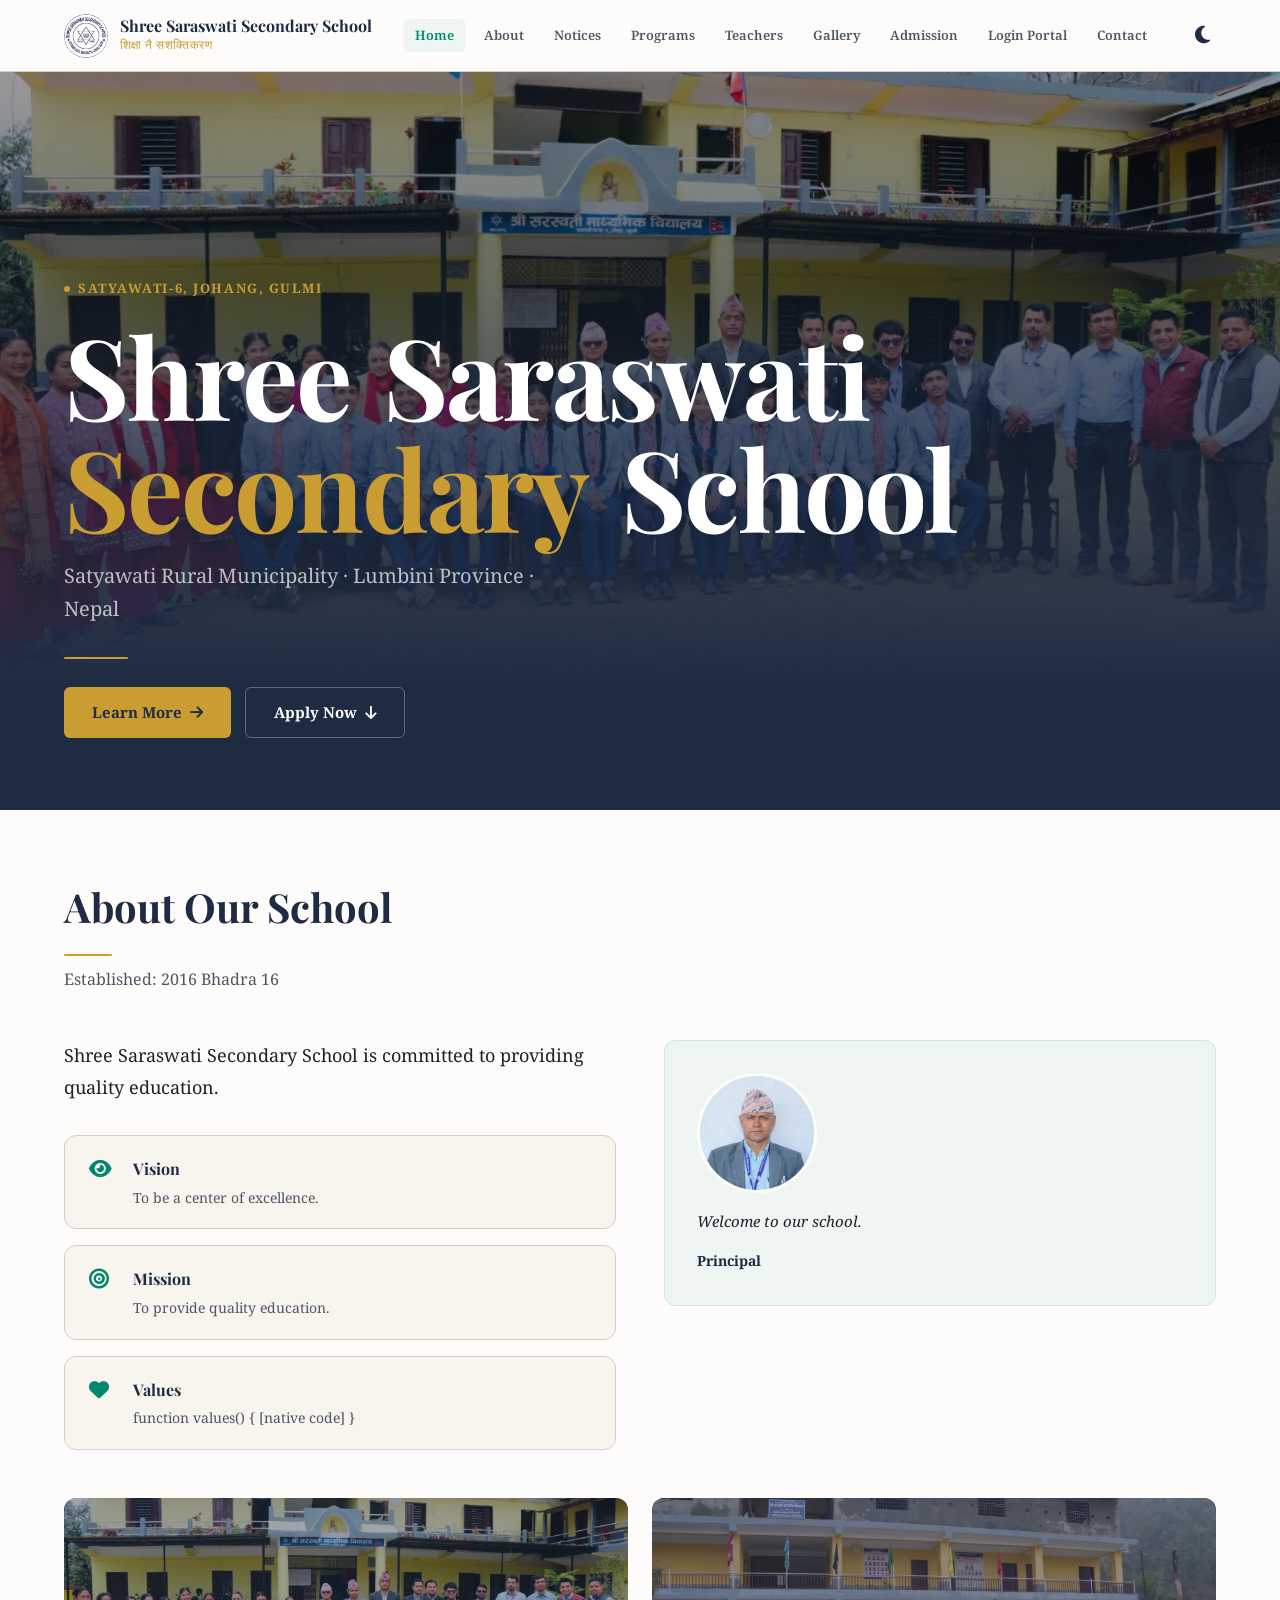
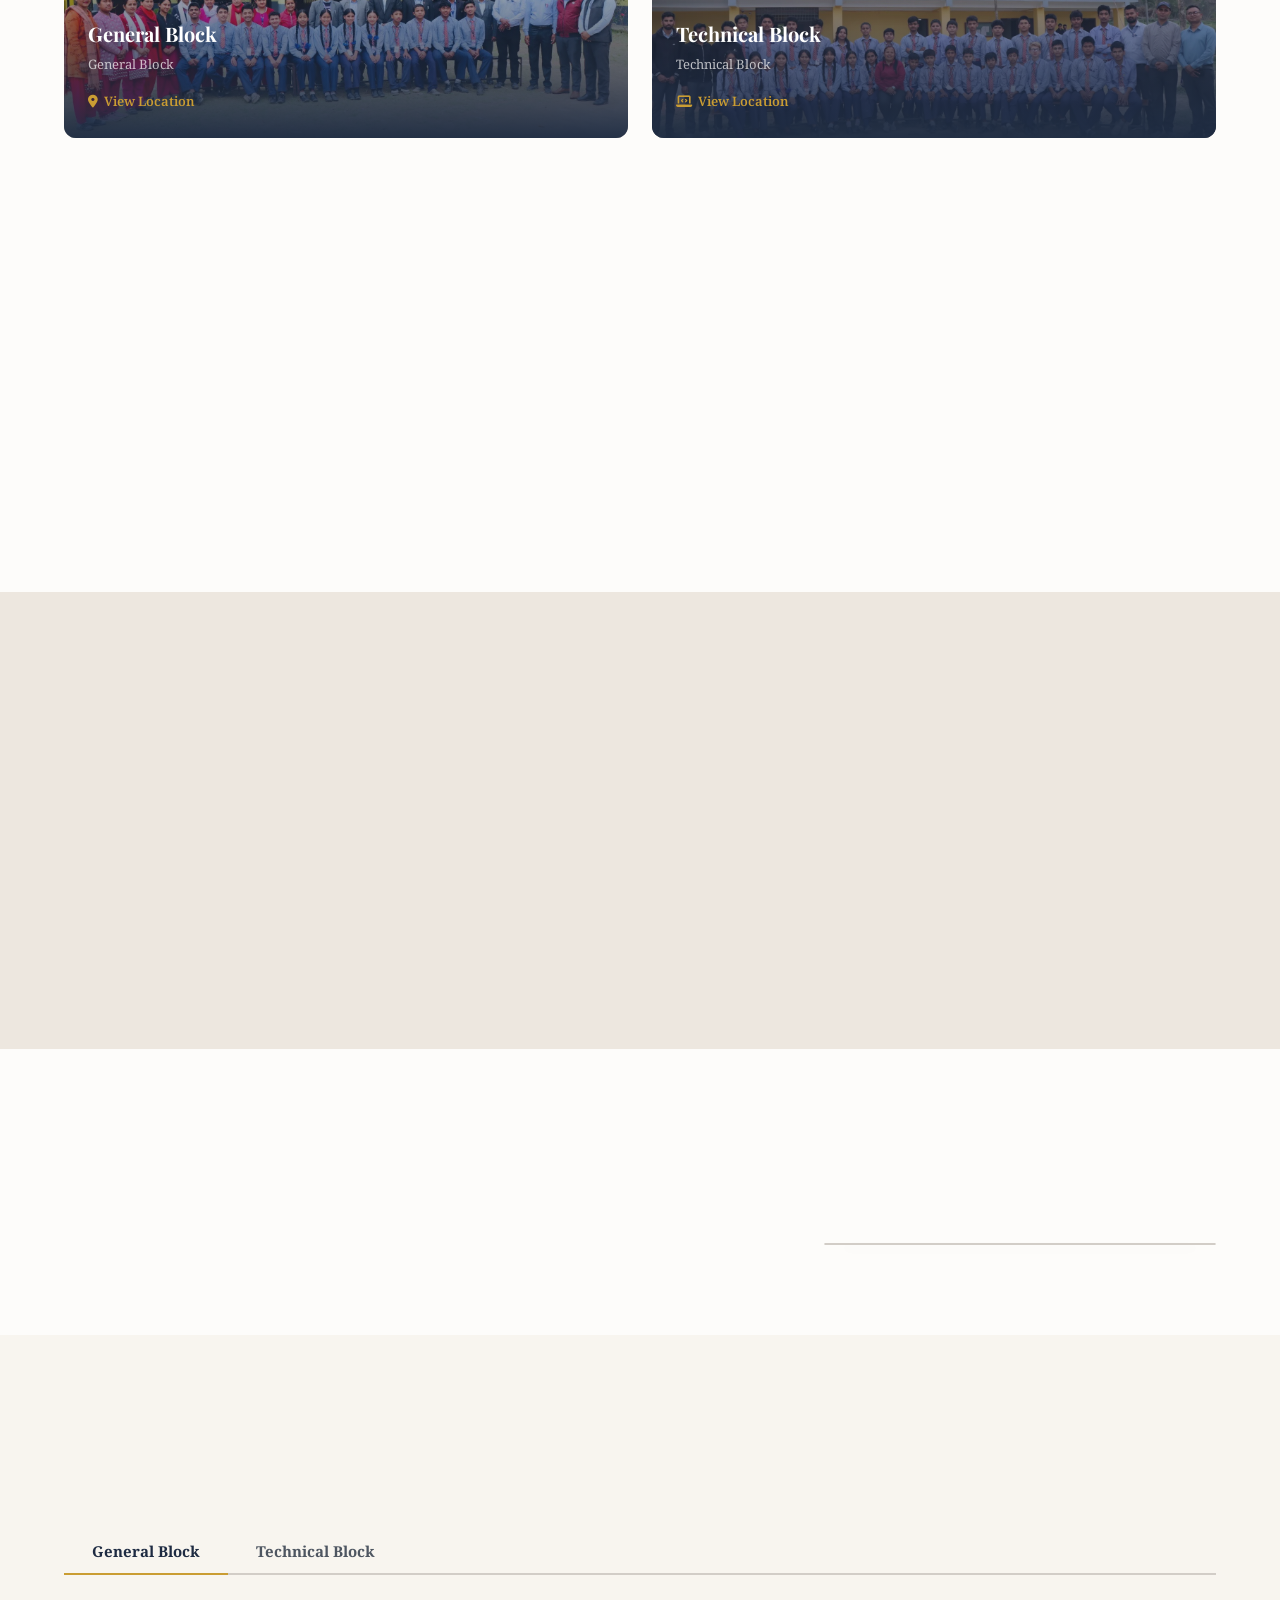
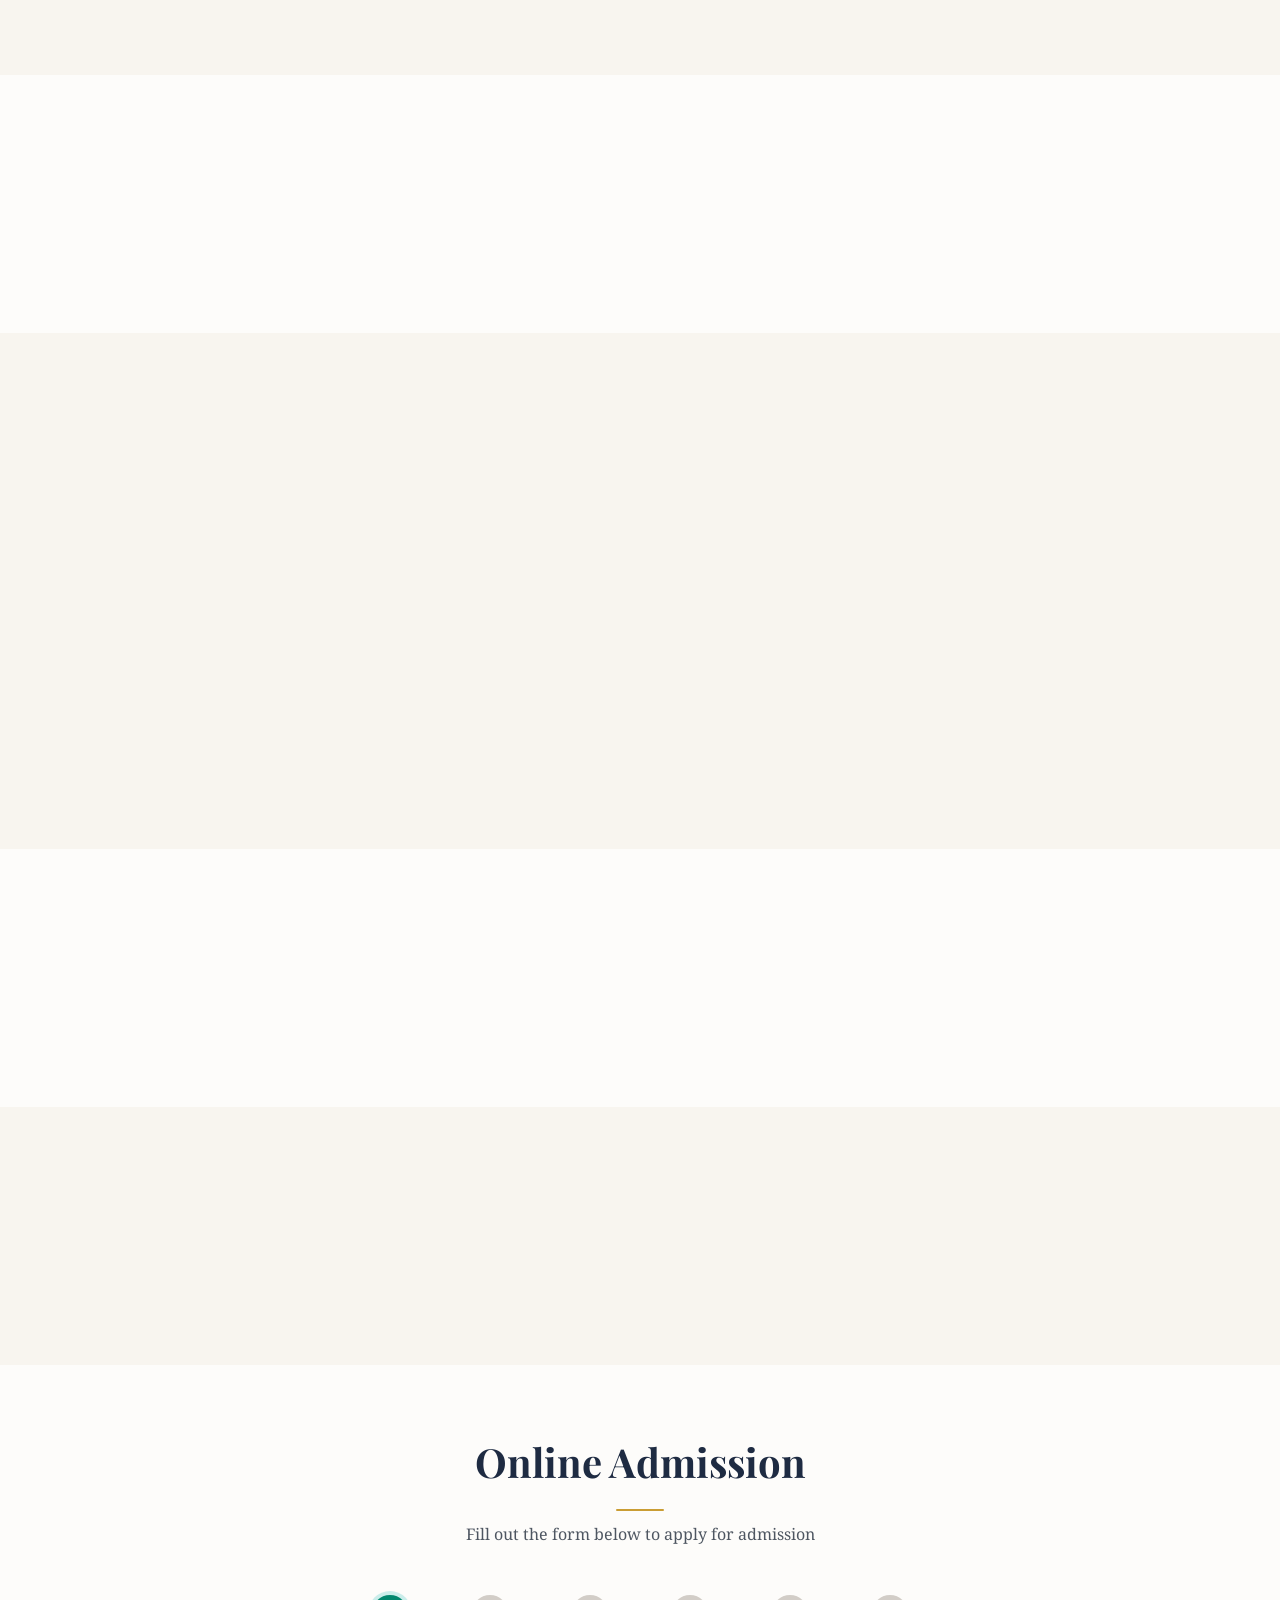
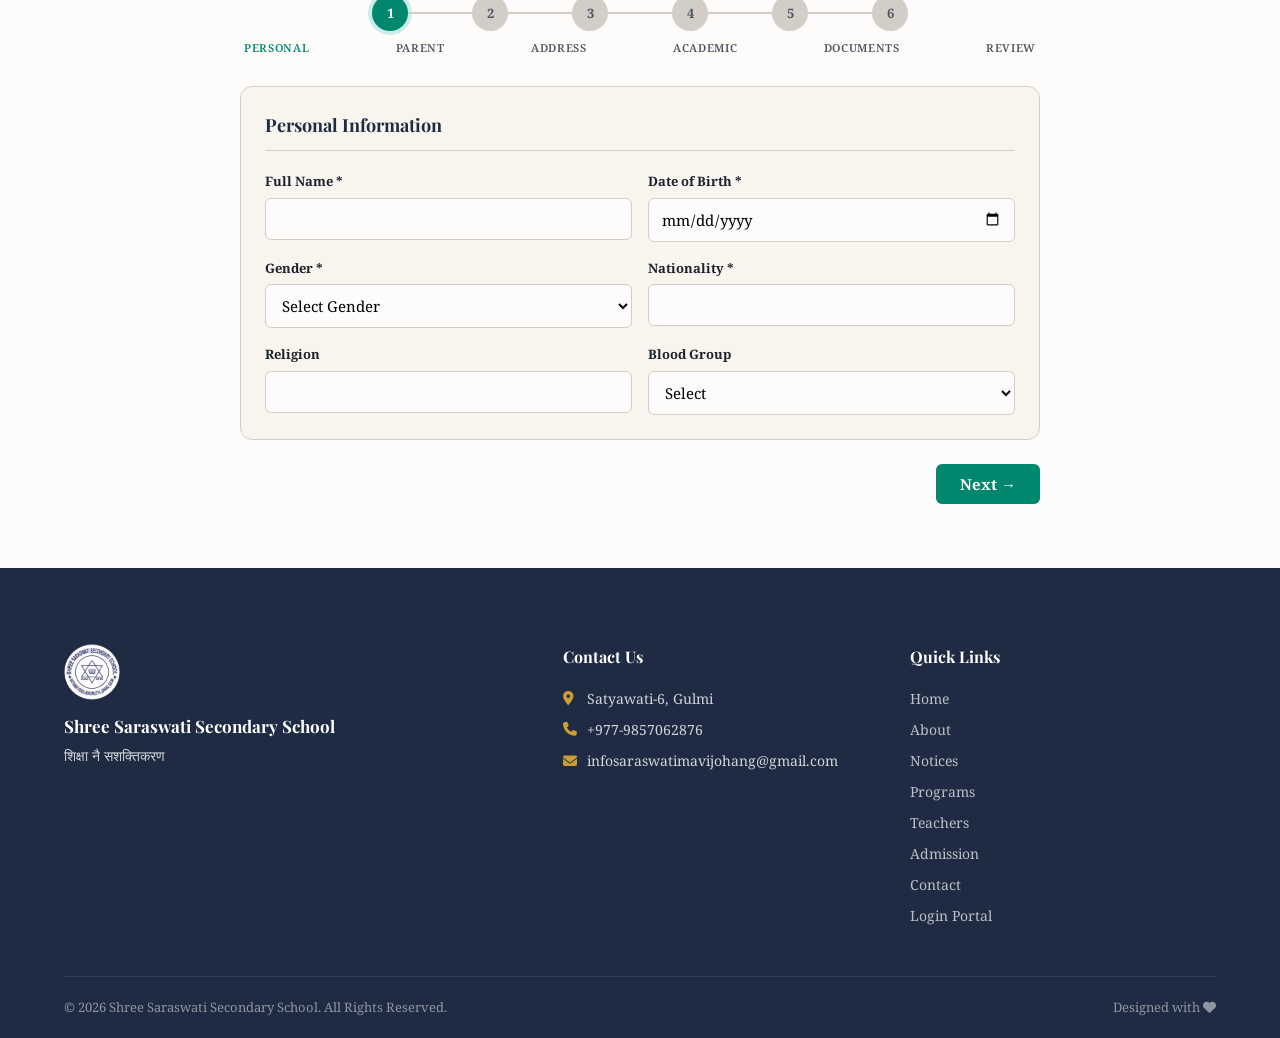
==== commit 864746ec: "Update teacher data from 2082 report, rebuild gallery with local folder images, convert gallery/teac" ====
--- a/index.html
+++ b/index.html
@@ -300,10 +300,6 @@
       <span class="gold-rule"></span>
     </div>
     <div class="teachers-scroll" id="teachersGrid"></div>
-    <div class="teachers-nav">
-      <button onclick="App.scrollTeachers(-1)"><i class="fas fa-chevron-left"></i></button>
-      <button onclick="App.scrollTeachers(1)"><i class="fas fa-chevron-right"></i></button>
-    </div>
   </div>
 </section>
 
@@ -313,7 +309,7 @@
       <h2>Our Staff</h2>
       <span class="gold-rule"></span>
     </div>
-    <div class="staff-grid" id="staffGrid"></div>
+    <div class="staff-scroll" id="staffGrid"></div>
   </div>
 </section>
 
@@ -323,26 +319,7 @@
       <h2>Gallery</h2>
       <span class="gold-rule"></span>
     </div>
-    <div class="gallery-collections" id="galleryCollections">
-      <div class="collection-card active" data-collection="events">
-        <img src="assets/images/General%20Block.webp" alt="Events" loading="lazy">
-        <div class="collection-overlay">Events</div>
-      </div>
-      <div class="collection-card" data-collection="graduation">
-        <img src="assets/images/Farewell%20SLC%202082/IMG-20260424-WA0147.webp" alt="Graduation" loading="lazy">
-        <div class="collection-overlay">Graduation</div>
-      </div>
-      <div class="collection-card" data-collection="lab">
-        <img src="assets/images/Lab/smartboard.webp" alt="Lab" loading="lazy">
-        <div class="collection-overlay">Lab</div>
-      </div>
-      <div class="collection-card" data-collection="trip">
-        <img src="assets/images/Trip/IMG-20241209-WA0041.webp" alt="Trip" loading="lazy">
-        <div class="collection-overlay">Trip</div>
-      </div>
-    </div>
-    <div class="gallery-waterfall" id="galleryGrid"></div>
-    <div class="gallery-marquee" id="galleryMarquee"></div>
+    <div class="gallery-scroll" id="galleryGrid"></div>
   </div>
 </section>
 
--- a/css/style.css
+++ b/css/style.css
@@ -136,7 +136,7 @@
 [data-reveal][data-delay="5"]{transition-delay:0.5s}
 
 /* === CARD HOVER POLISH === */
-.stat-item,.staff-card,.hp-card-mini,.vp-card,.block-card,.collection-card,.gallery-item,.event-item,.testimonial-card,.teacher-card,.program-card{transition:transform 0.35s var(--ease),box-shadow 0.35s var(--ease),border-color 0.35s var(--ease)}
+.stat-item,.staff-card,.hp-card-mini,.vp-card,.block-card,.gallery-item,.event-item,.testimonial-card,.teacher-card,.program-card{transition:transform 0.35s var(--ease),box-shadow 0.35s var(--ease),border-color 0.35s var(--ease)}
 .stat-item:hover,.staff-card:hover,.hp-card-mini:hover,.vp-card:hover,.teacher-card:hover,.program-card:hover{transform:translateY(-4px);box-shadow:var(--shadow-lg)}
 
 /* === ABOUT === */
@@ -173,12 +173,15 @@
 
 /* === STAFF === */
 .staff{background:var(--bg)}
-.staff-grid{display:grid;grid-template-columns:repeat(auto-fill,minmax(200px,1fr));gap:24px;text-align:center}
-.staff-card{padding:24px 16px;background:var(--surface);border-radius:var(--radius-lg);border:1px solid var(--border);transition:transform 0.3s var(--ease)}
+.staff-scroll{overflow:hidden}
+.staff-track{display:flex;gap:20px;width:fit-content;animation:gmarquee 90s linear infinite}
+.staff-track:hover{animation-play-state:paused}
+.staff-card{flex:0 0 260px;text-align:center;padding:0;background:var(--surface);border-radius:var(--radius-lg);border:1px solid var(--border);overflow:hidden;transition:transform 0.3s var(--ease)}
 .staff-card:hover{transform:translateY(-4px)}
-.staff-card img{width:100px;height:100px;border-radius:50%;object-fit:cover;margin:0 auto 12px;border:3px solid var(--teal-ghost)}
-.staff-card h4{font-family:var(--font-display);font-size:0.9375rem;font-weight:700;color:var(--navy);margin-bottom:2px}
-.staff-card .sposition{font-size:0.75rem;color:var(--teal-dark);font-weight:600}
+.staff-card img{width:128px;height:128px;border-radius:50%;object-fit:cover;margin:16px auto 0;border:3px solid var(--teal-ghost)}
+.staff-card .sinfo{padding:18px 16px}
+.staff-card h4{font-family:var(--font-display);font-size:1rem;font-weight:700;color:var(--navy);margin-bottom:2px}
+.staff-card .sposition{font-size:0.8125rem;color:var(--teal-dark);font-weight:600}
 
 /* === HISTORY & PRESENT (inside About) === */
 .hp-row{display:grid;grid-template-columns:1fr 1fr;gap:24px;margin-top:40px}
@@ -358,39 +361,25 @@
 
 /* === TEACHERS === */
 .teachers{background:var(--surface)}
-.teachers-scroll{display:flex;gap:20px;overflow-x:auto;padding-bottom:12px;scroll-snap-type:x mandatory;-webkit-overflow-scrolling:touch}
-.teachers-scroll::-webkit-scrollbar{height:6px}
-.teachers-scroll::-webkit-scrollbar-track{background:transparent}
-.teachers-scroll::-webkit-scrollbar-thumb{background:var(--teal);border-radius:3px}
-.teacher-card{flex:0 0 220px;scroll-snap-align:start;background:var(--bg);border-radius:var(--radius-lg);overflow:hidden;border:1px solid var(--border)}
-.teacher-card img{width:100px;height:100px;border-radius:50%;object-fit:cover;margin:12px auto 0;border:3px solid var(--teal-ghost)}
-.teacher-card .tinfo{padding:16px}
-.teacher-card h4{font-family:var(--font-display);font-size:0.9375rem;font-weight:700;color:var(--navy);margin-bottom:2px}
-.teacher-card .tsubject{font-size:0.75rem;color:var(--teal-dark);font-weight:600}
-.teacher-card .tqual{font-size:0.6875rem;color:var(--text-muted);margin-top:4px}
-.teachers-nav{display:flex;gap:10px;justify-content:center;margin-top:24px}
-.teachers-nav button{width:40px;height:40px;border-radius:50%;border:1px solid var(--border);background:var(--surface);color:var(--navy);cursor:pointer;font-size:0.875rem;transition:all 0.25s}
-.teachers-nav button:hover{background:var(--teal);color:#fff;border-color:var(--teal)}
+.teachers-scroll{overflow:hidden}
+.teachers-track{display:flex;gap:20px;width:fit-content;animation:gmarquee 90s linear infinite}
+.teachers-track:hover{animation-play-state:paused}
+.teacher-card{flex:0 0 260px;scroll-snap-align:start;background:var(--bg);border-radius:var(--radius-lg);overflow:hidden;border:1px solid var(--border)}
+.teacher-card img{width:128px;height:128px;border-radius:50%;object-fit:cover;margin:16px auto 0;border:3px solid var(--teal-ghost)}
+.teacher-card .tinfo{padding:18px 16px}
+.teacher-card h4{font-family:var(--font-display);font-size:1rem;font-weight:700;color:var(--navy);margin-bottom:2px}
+.teacher-card .tsubject{font-size:0.8125rem;color:var(--teal-dark);font-weight:600}
+.teacher-card .tqual{font-size:0.75rem;color:var(--text-muted);margin-top:4px}
 
 /* === GALLERY === */
-.gallery-marquee{overflow:hidden;margin-top:32px;padding:12px 0;border-top:1px solid var(--border);position:relative}
-.gallery-marquee::before,.gallery-marquee::after{content:"";position:absolute;top:0;bottom:0;width:60px;z-index:2;pointer-events:none}
-.gallery-marquee::before{left:0;background:linear-gradient(to right,var(--bg),transparent)}
-.gallery-marquee::after{right:0;background:linear-gradient(to left,var(--bg),transparent)}
-.gmarquee-track{display:flex;gap:12px;animation:gmarquee 40s linear infinite;width:fit-content}
-.gmarquee-track img{height:120px;width:160px;border-radius:6px;flex-shrink:0;object-fit:cover}
-@keyframes gmarquee{0%{transform:translateX(0)}100%{transform:translateX(-50%)}}
 .gallery{background:var(--bg)}
-.gallery-collections{display:flex;gap:12px;margin-bottom:32px;flex-wrap:wrap}
-.collection-card{position:relative;width:160px;height:120px;border-radius:var(--radius);overflow:hidden;cursor:pointer;border:2px solid transparent;transition:border-color 0.25s}
-.collection-card.active{border-color:var(--gold)}
-.collection-card img{width:100%;height:100%;object-fit:cover}
-.collection-overlay{position:absolute;inset:0;background:linear-gradient(to top,oklch(0.29 0.045 260 / 0.8),transparent 60%);display:flex;align-items:flex-end;padding:12px;font-size:0.8125rem;font-weight:700;color:#fff;letter-spacing:0.04em}
-.gallery-waterfall{display:flex;gap:16px;overflow-x:auto;padding-bottom:12px;scroll-snap-type:x mandatory;-webkit-overflow-scrolling:touch;scrollbar-width:none;-ms-overflow-style:none}
-.gallery-waterfall::-webkit-scrollbar{display:none}
-.gallery-item{border-radius:var(--radius);overflow:hidden;cursor:pointer;position:relative;flex:0 0 260px;aspect-ratio:4/3;scroll-snap-align:start}
+.gallery-scroll{overflow:hidden}
+.gallery-track{display:flex;gap:16px;width:fit-content;animation:gmarquee 90s linear infinite}
+.gallery-track:hover{animation-play-state:paused}
+.gallery-item{border-radius:var(--radius);overflow:hidden;cursor:pointer;position:relative;flex:0 0 260px;aspect-ratio:4/3}
 .gallery-item img{width:100%;height:100%;object-fit:cover;transition:transform 0.4s var(--ease)}
 .gallery-item:hover img{transform:scale(1.05)}
+@keyframes gmarquee{0%{transform:translateX(0)}100%{transform:translateX(-50%)}}
 
 /* === EVENTS === */
 .events{background:var(--surface)}
@@ -574,9 +563,6 @@
   .about-layout{grid-template-columns:1fr}
   .stats-grid{grid-template-columns:1fr 1fr}
   .footer-grid{grid-template-columns:1fr 1fr}
-  .gallery-waterfall{grid-template-columns:1fr 1fr}
-  .gallery-item:nth-child(3n+1){grid-row:span 1}
-  .gallery-item:nth-child(3n+1) img{min-height:auto}
   .nb-grid{grid-template-columns:1fr;gap:24px}
   .yp-body{max-height:none}
   .nepali-cal{position:static}
@@ -601,8 +587,6 @@
   .hero-actions{flex-direction:column}
   .btn{width:100%;justify-content:center}
   .footer-grid{grid-template-columns:1fr}
-  .gallery-waterfall{grid-template-columns:1fr}
-  .gallery-collections{justify-content:center}
   .form-grid{grid-template-columns:1fr}
   .blocks-row{grid-template-columns:1fr}
   .hp-row{grid-template-columns:1fr}
@@ -614,8 +598,8 @@
   .section-header{margin-bottom:32px}
   .section-header h2{font-size:clamp(1.35rem,5vw,1.75rem)}
   .hero-content{padding-left:16px;padding-right:16px}
-  .teacher-card{flex:0 0 180px}
-  .gmarquee-track img{height:80px;width:110px}
+  .teacher-card{flex:0 0 200px}
+  .staff-card{flex:0 0 200px}
   .nav-link{font-size:0.9375rem;padding:10px 12px}
   .testimonial-card{flex:0 0 300px;padding:24px 20px}
   .block-content{padding:16px}
@@ -635,13 +619,14 @@
   .school-title p{font-size:0.625rem}
   .hero-split-letter{font-size:clamp(1.75rem,7vw,2.5rem)}
   .section-header h2{font-size:1.125rem}
-  .teacher-card{flex:0 0 150px}
+  .teacher-card{flex:0 0 165px}
   .teacher-card .tinfo{padding:10px}
-  .teacher-card img{width:80px;height:80px}
-  .gmarquee-track img{height:60px;width:90px}
+  .teacher-card img{width:88px;height:88px}
+  .staff-card{flex:0 0 165px}
+  .staff-card .sinfo{padding:10px}
+  .staff-card img{width:88px;height:88px}
   .stat-number{font-size:1.5rem}
   .hp-card-mini{padding:20px 16px}
-  .staff-card{padding:16px 12px}
   .program-card{padding:16px}
   .page-hero-content h1{font-size:clamp(1.25rem,5vw,1.75rem)}
   .page-hero-content{padding:24px 12px}
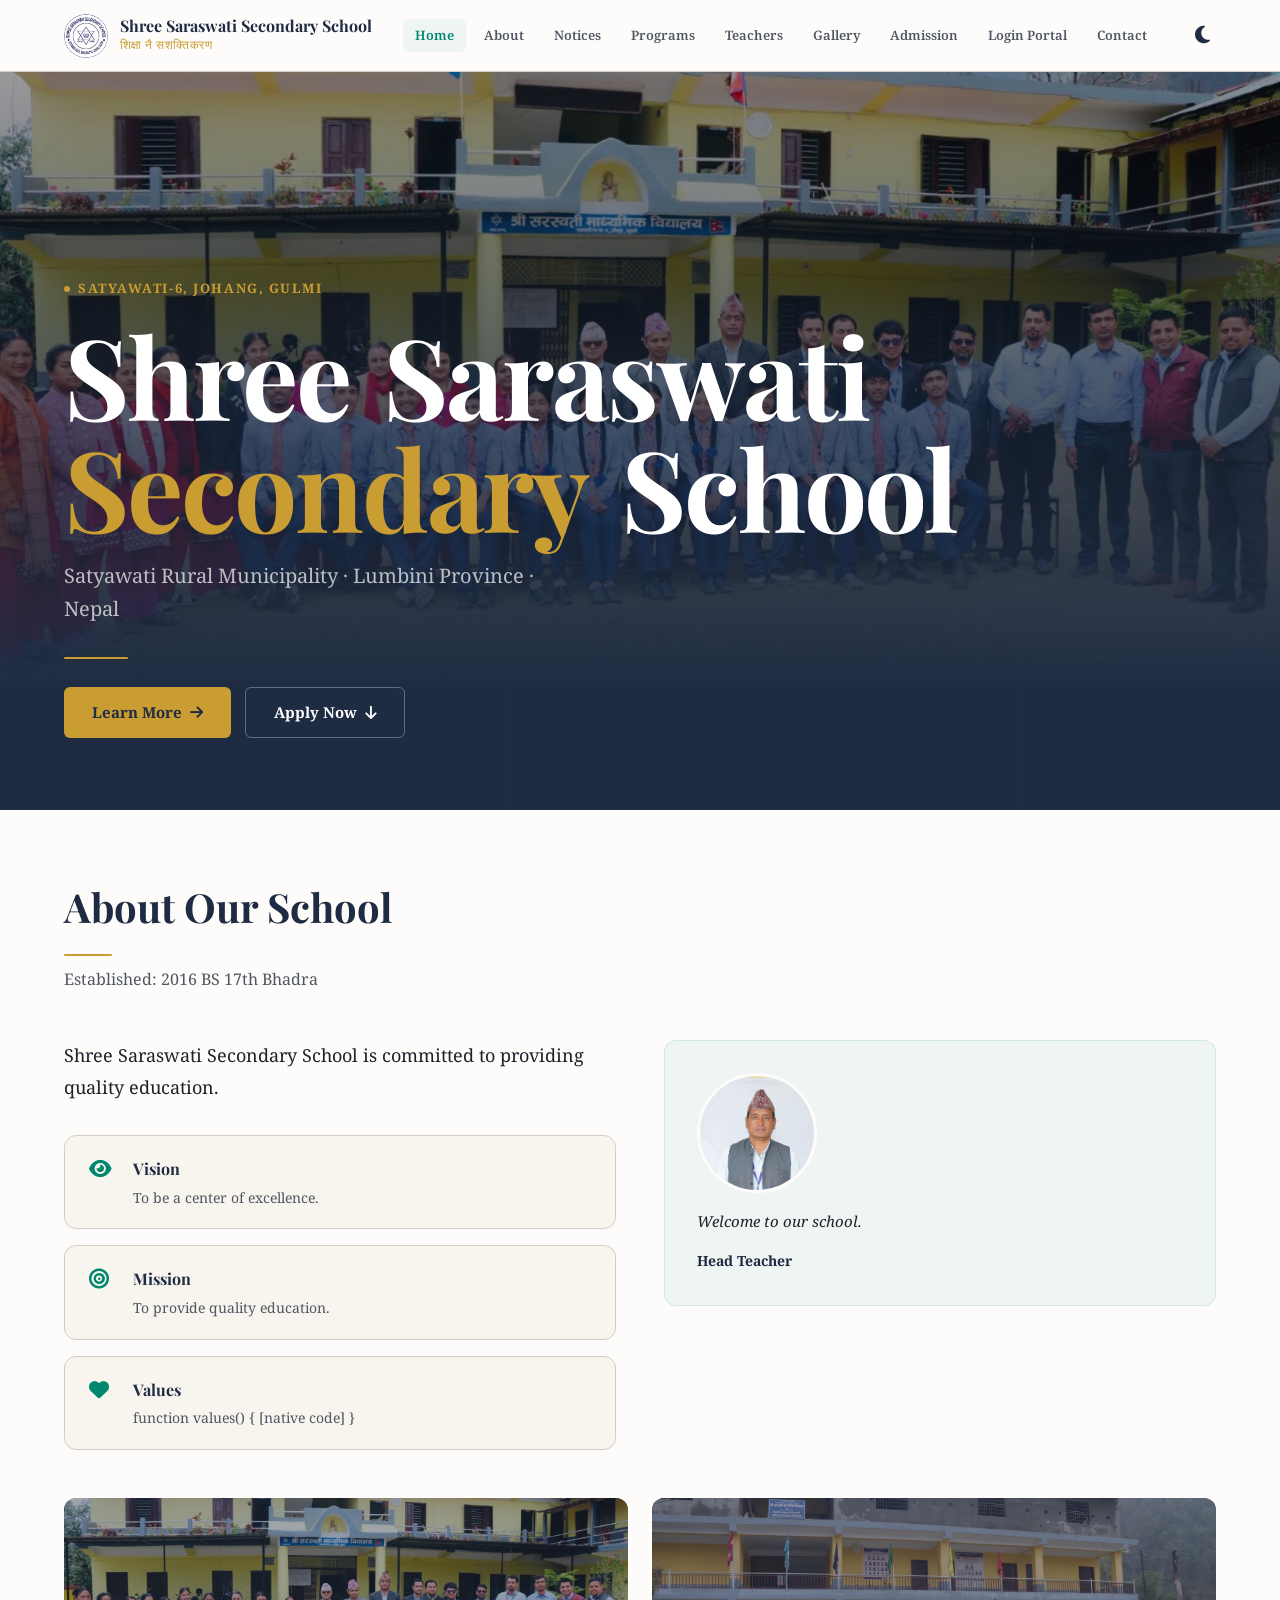
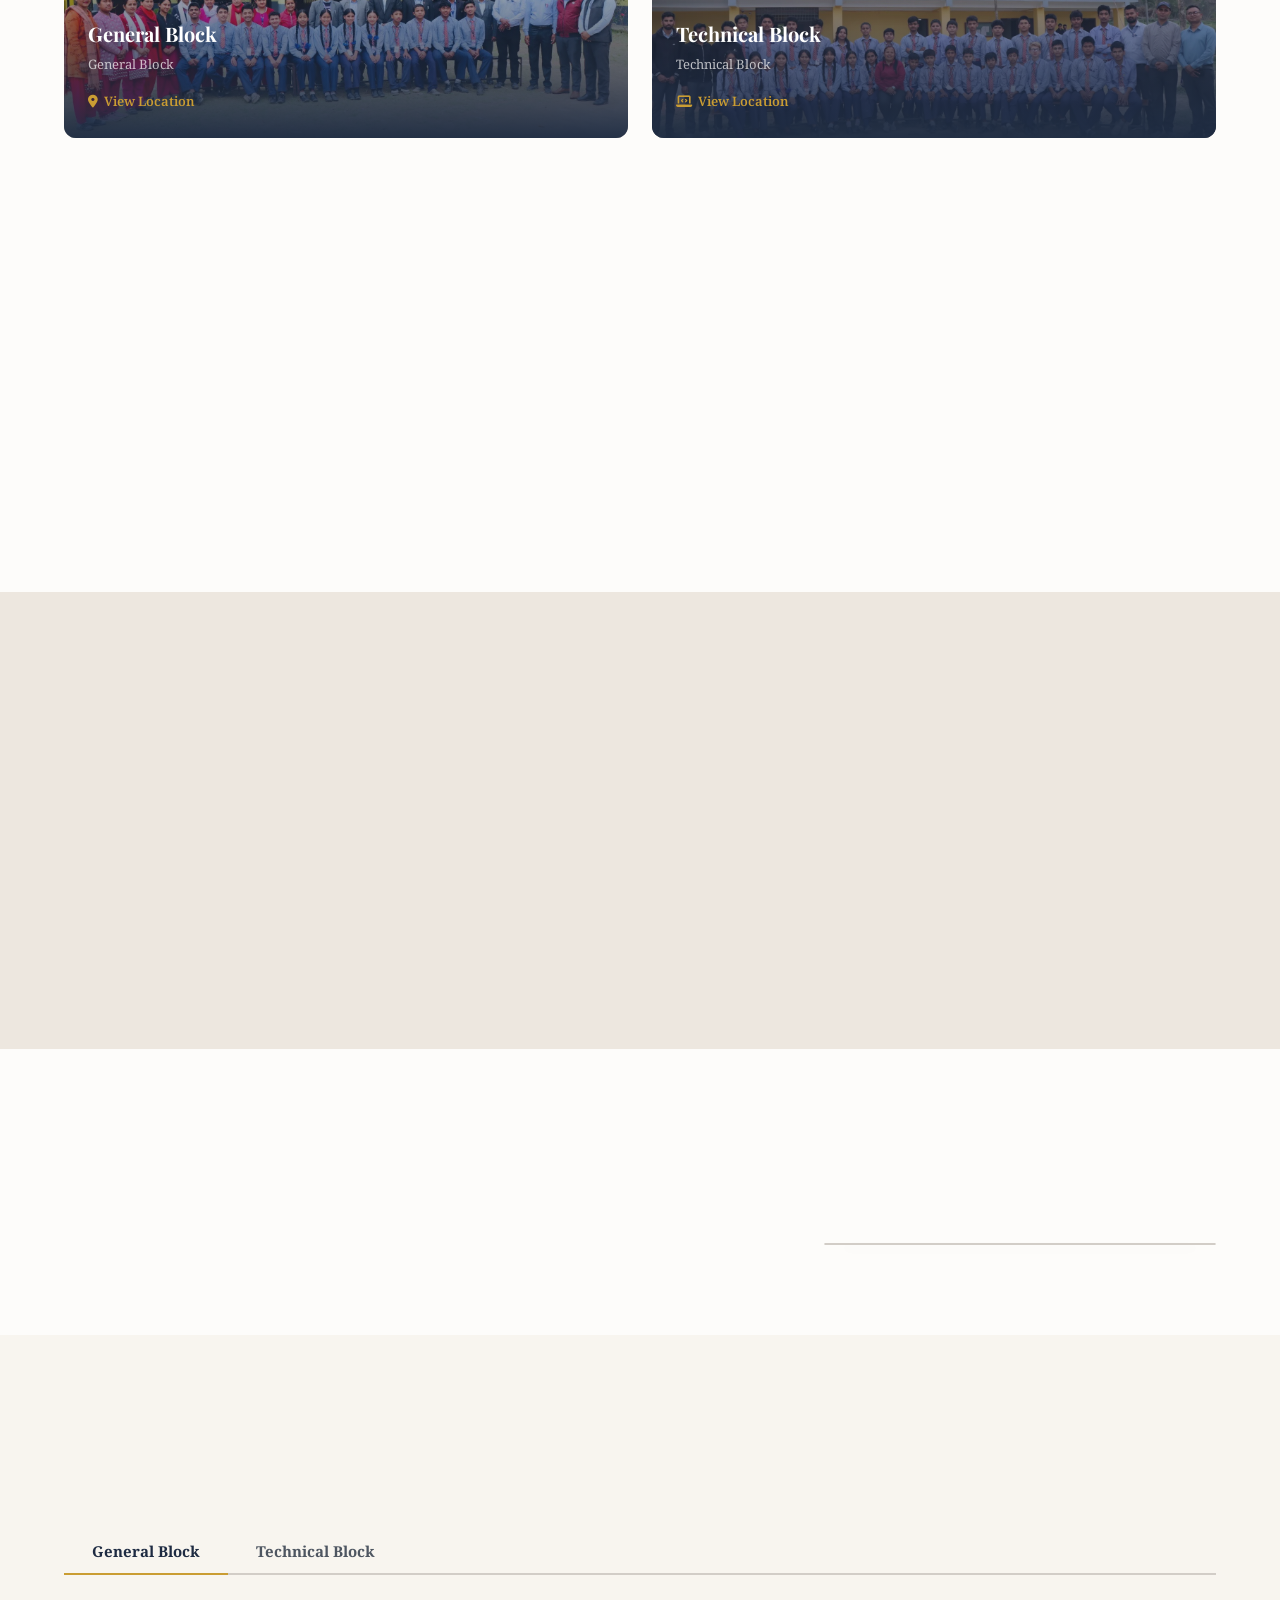
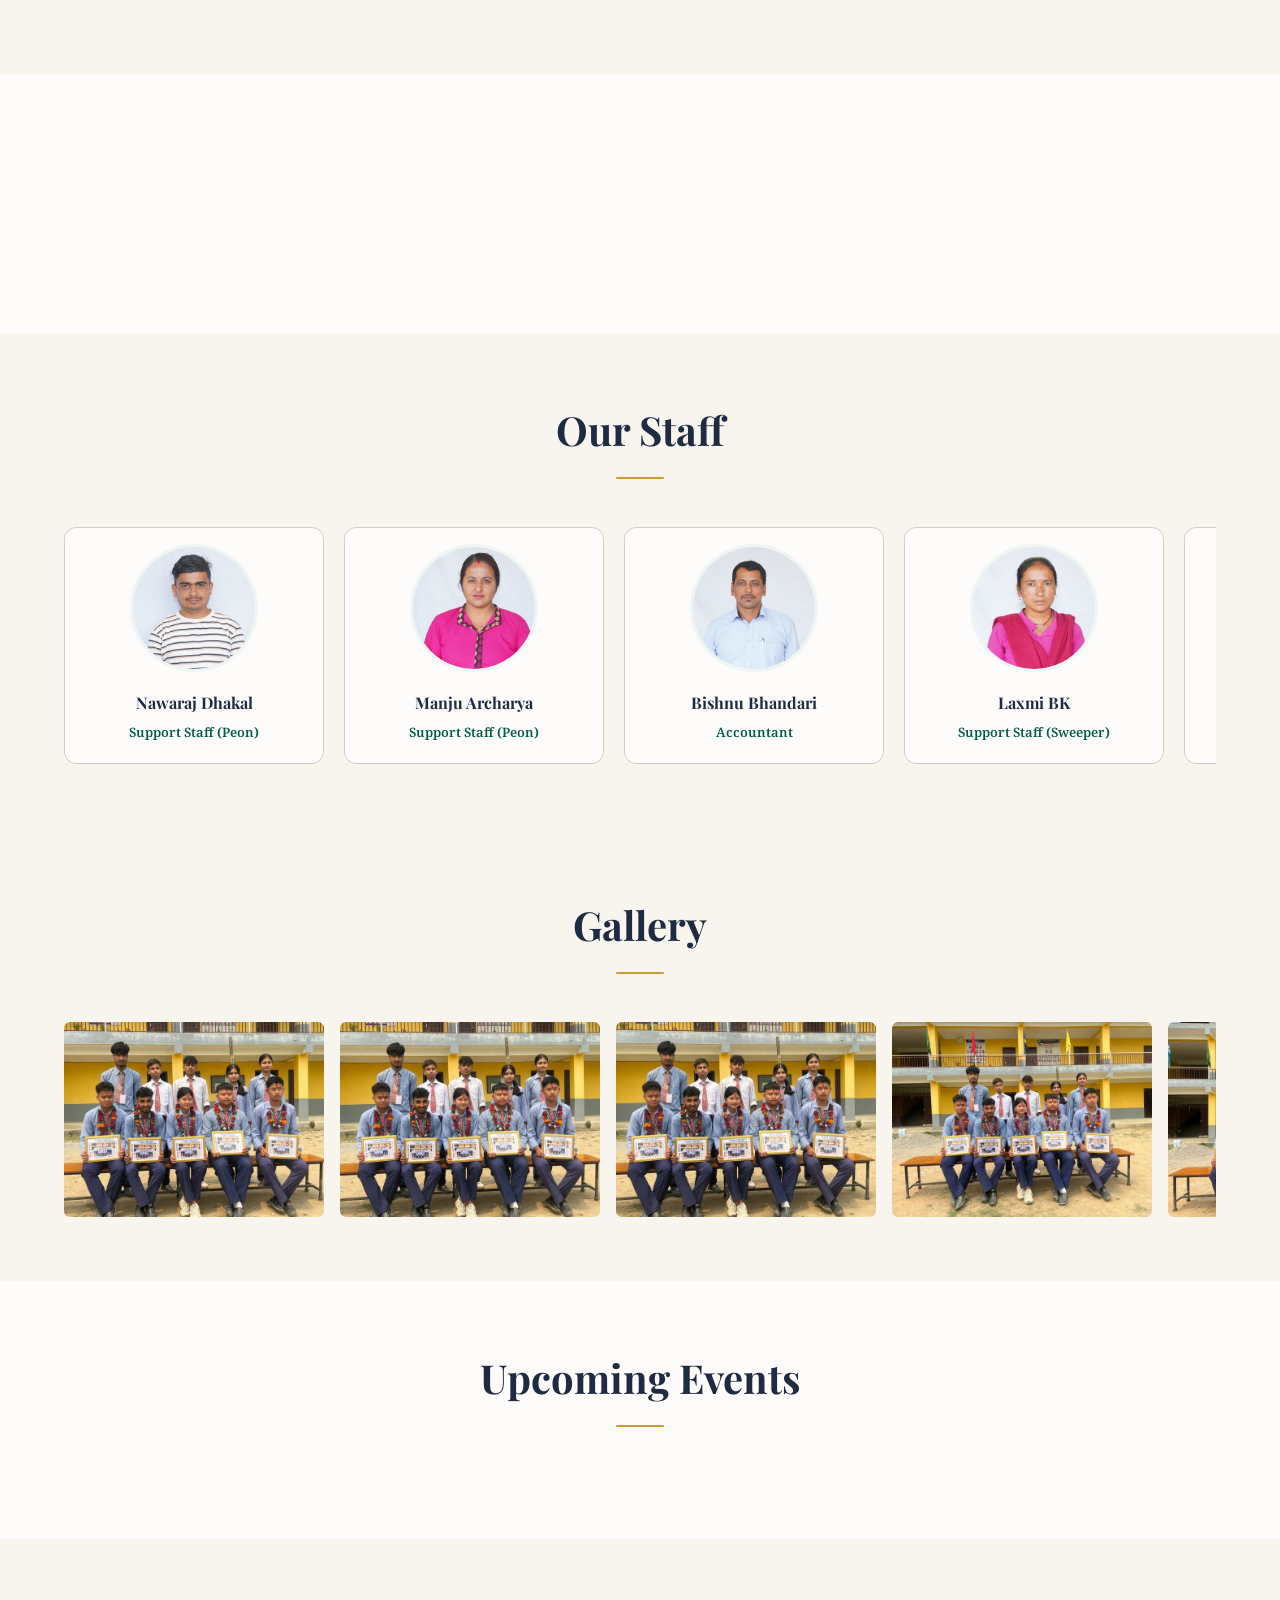
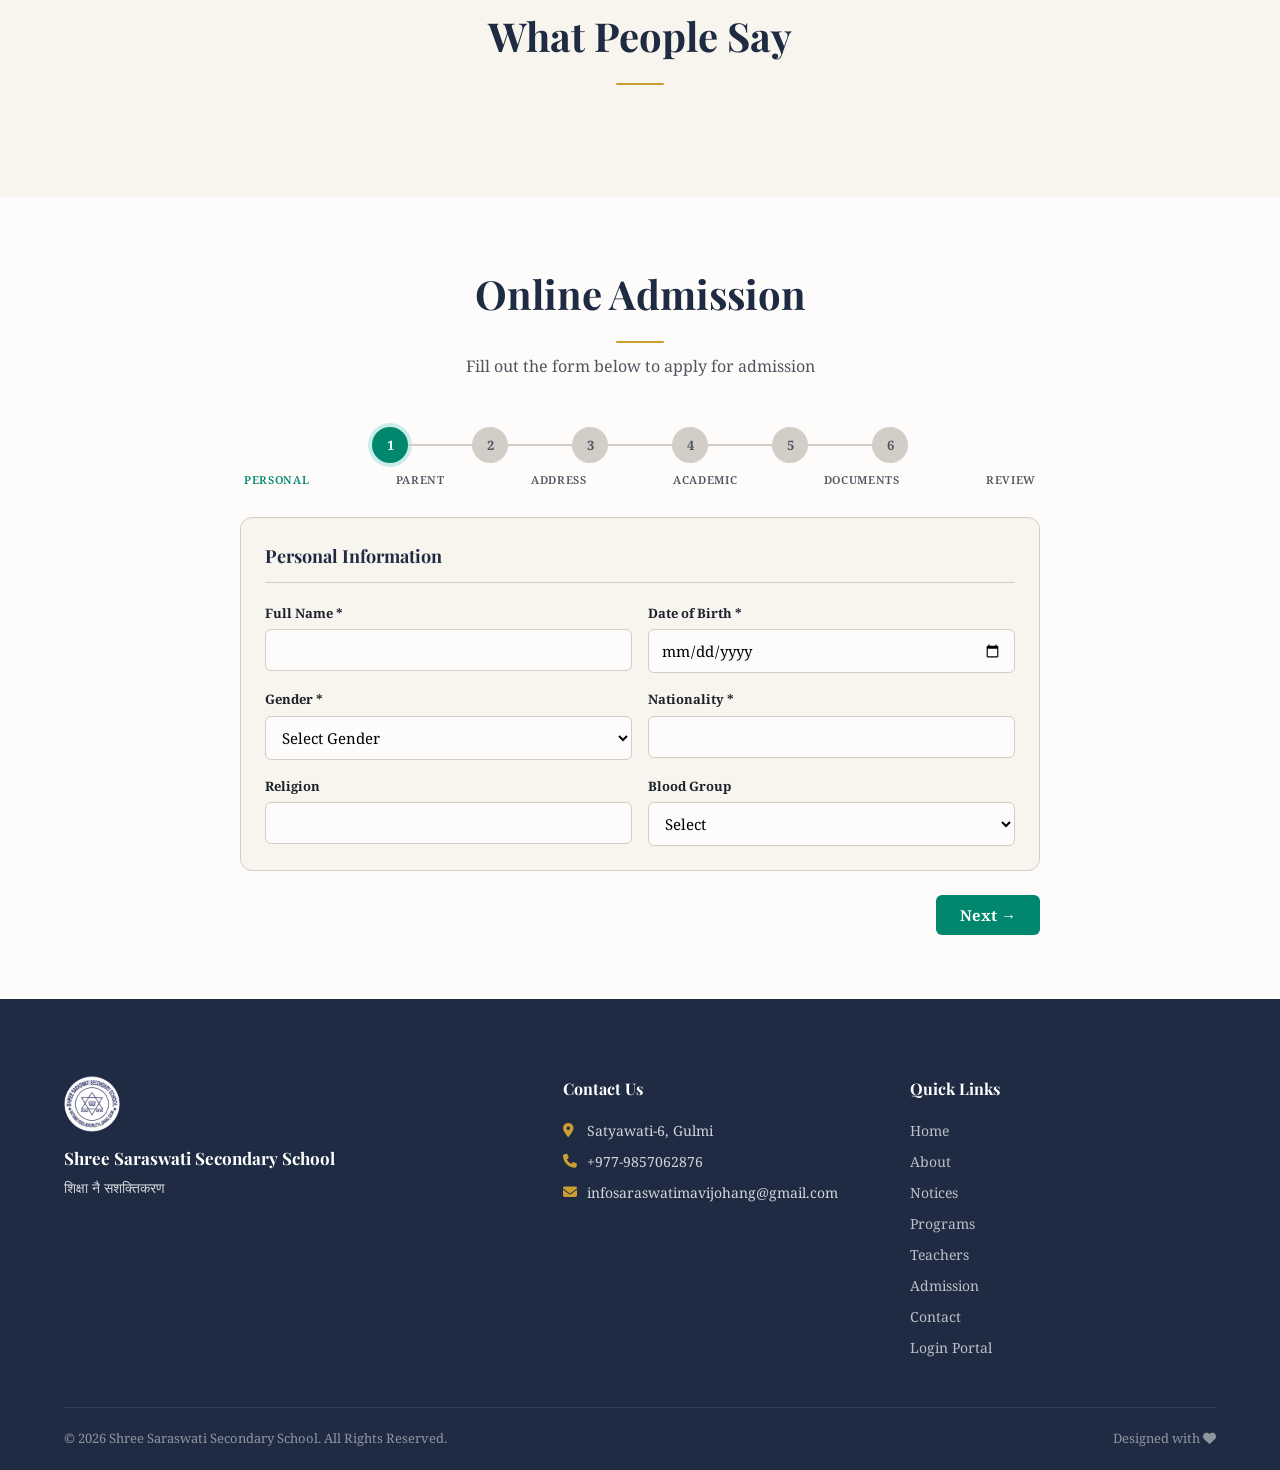
==== commit 883423a8: "Replace Principal with Head Teacher; update head teacher to Man Bahadur Thapa; set establishment dat" ====
--- a/index.html
+++ b/index.html
@@ -64,7 +64,7 @@
     "logo": "https://saraswatisecschool.edu.np/assets/images/School%20circular%20logo.webp",
     "image": "https://saraswatisecschool.edu.np/assets/images/General%20Block.webp",
     "description": "Shree Saraswati Secondary School offers General Education (ECD to Grade 12, SEE Board) and a Technical/Computer Engineering program (Grade 9-12) in Satyawati-6, Johang, Gulmi, Nepal.",
-    "foundingDate": "2016 B.S.",
+    "foundingDate": "2016 Bhadra 17",
     "numberOfStudents": "245",
     "telephone": "+977-9847004360",
     "email": "info@saraswatisecschool.edu.np",
@@ -158,7 +158,7 @@
     <div class="section-header left" data-reveal>
       <h2>About Our School</h2>
       <span class="gold-rule left"></span>
-      <p>Established: <span id="establishedDate">2016 Bhadra 16</span></p>
+      <p>Established: <span id="establishedDate">2016 BS 17th Bhadra</span></p>
     </div>
     <div class="about-layout">
       <div class="about-text-block">
@@ -188,9 +188,9 @@
         </div>
       </div>
       <div class="principal-spotlight" data-reveal data-delay="2">
-        <img id="principalPhoto" src="assets/images/Teaching%20Staff/Chhabilal%20Bhandari.webp" alt="Principal Chhabilal Bhandari - Shree Saraswati Secondary School" loading="lazy">
+        <img id="principalPhoto" src="assets/images/Teaching%20Staff/Man%20Bahadur%20Thapa.webp" alt="Head Teacher Man Bahadur Thapa - Shree Saraswati Secondary School" loading="lazy">
         <blockquote id="principalMessage"></blockquote>
-        <cite id="principalName">Mr. Chhabilal Bhandari</cite>
+        <cite id="principalName">Mr. Man Bahadur Thapa</cite>
       </div>
     </div>
     <div class="blocks-row">
@@ -215,7 +215,7 @@
       <div class="hp-card-mini" data-reveal>
         <div class="hp-icon"><i class="fas fa-landmark"></i></div>
         <h3>History</h3>
-        <p id="schoolHistory">Shree Saraswati Secondary School was established in 2016 B.S. with a mission to provide quality education to the children of Satyawati Rural Municipality. Starting as a primary school, it has grown steadily over the decades, expanding its infrastructure and academic programs to meet the needs of the community. The school has produced countless graduates who now serve in diverse fields across Nepal and abroad.</p>
+        <p id="schoolHistory">Shree Saraswati Secondary School was established on 17th Bhadra, 2016 B.S. with a mission to provide quality education to the children of Satyawati Rural Municipality. Starting as a primary school, it has grown steadily over the decades, expanding its infrastructure and academic programs to meet the needs of the community. The school has produced countless graduates who now serve in diverse fields across Nepal and abroad.</p>
       </div>
       <div class="hp-card-mini" data-reveal data-delay="1">
         <div class="hp-icon"><i class="fas fa-chart-line"></i></div>
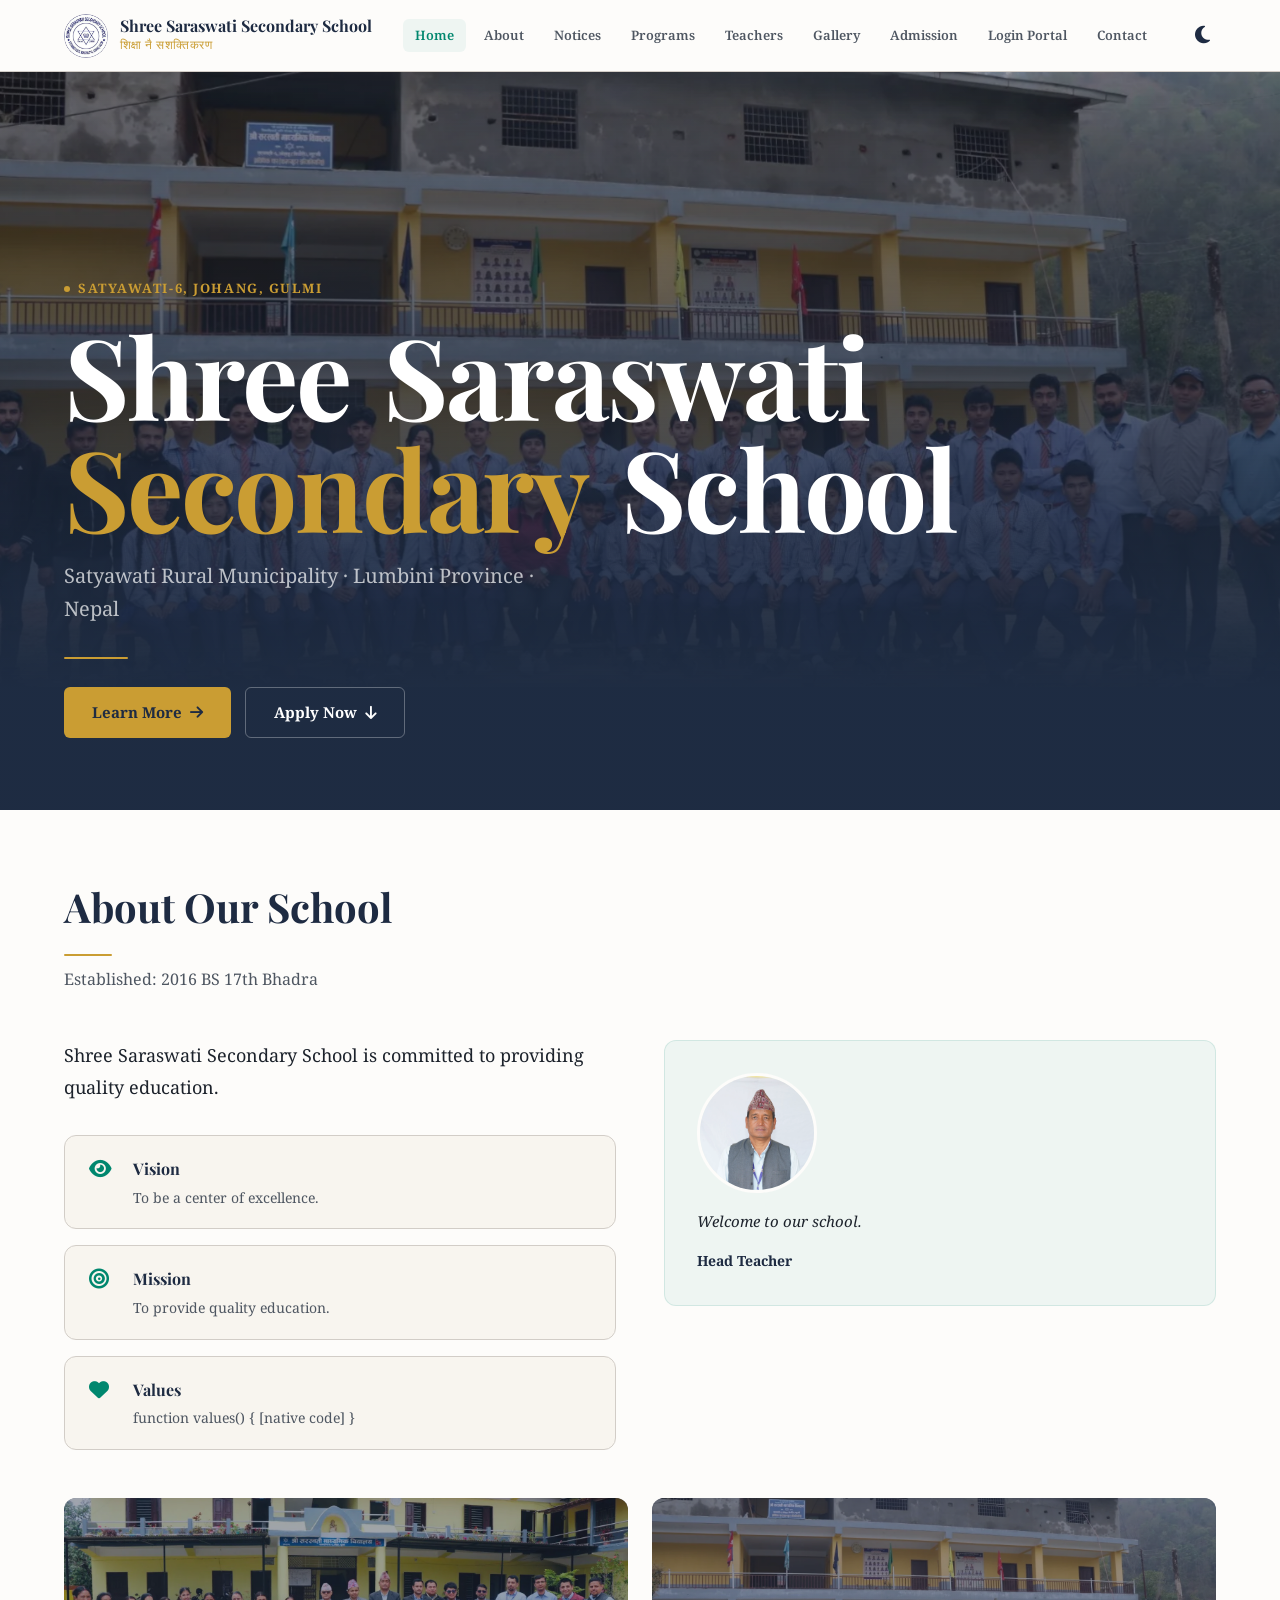
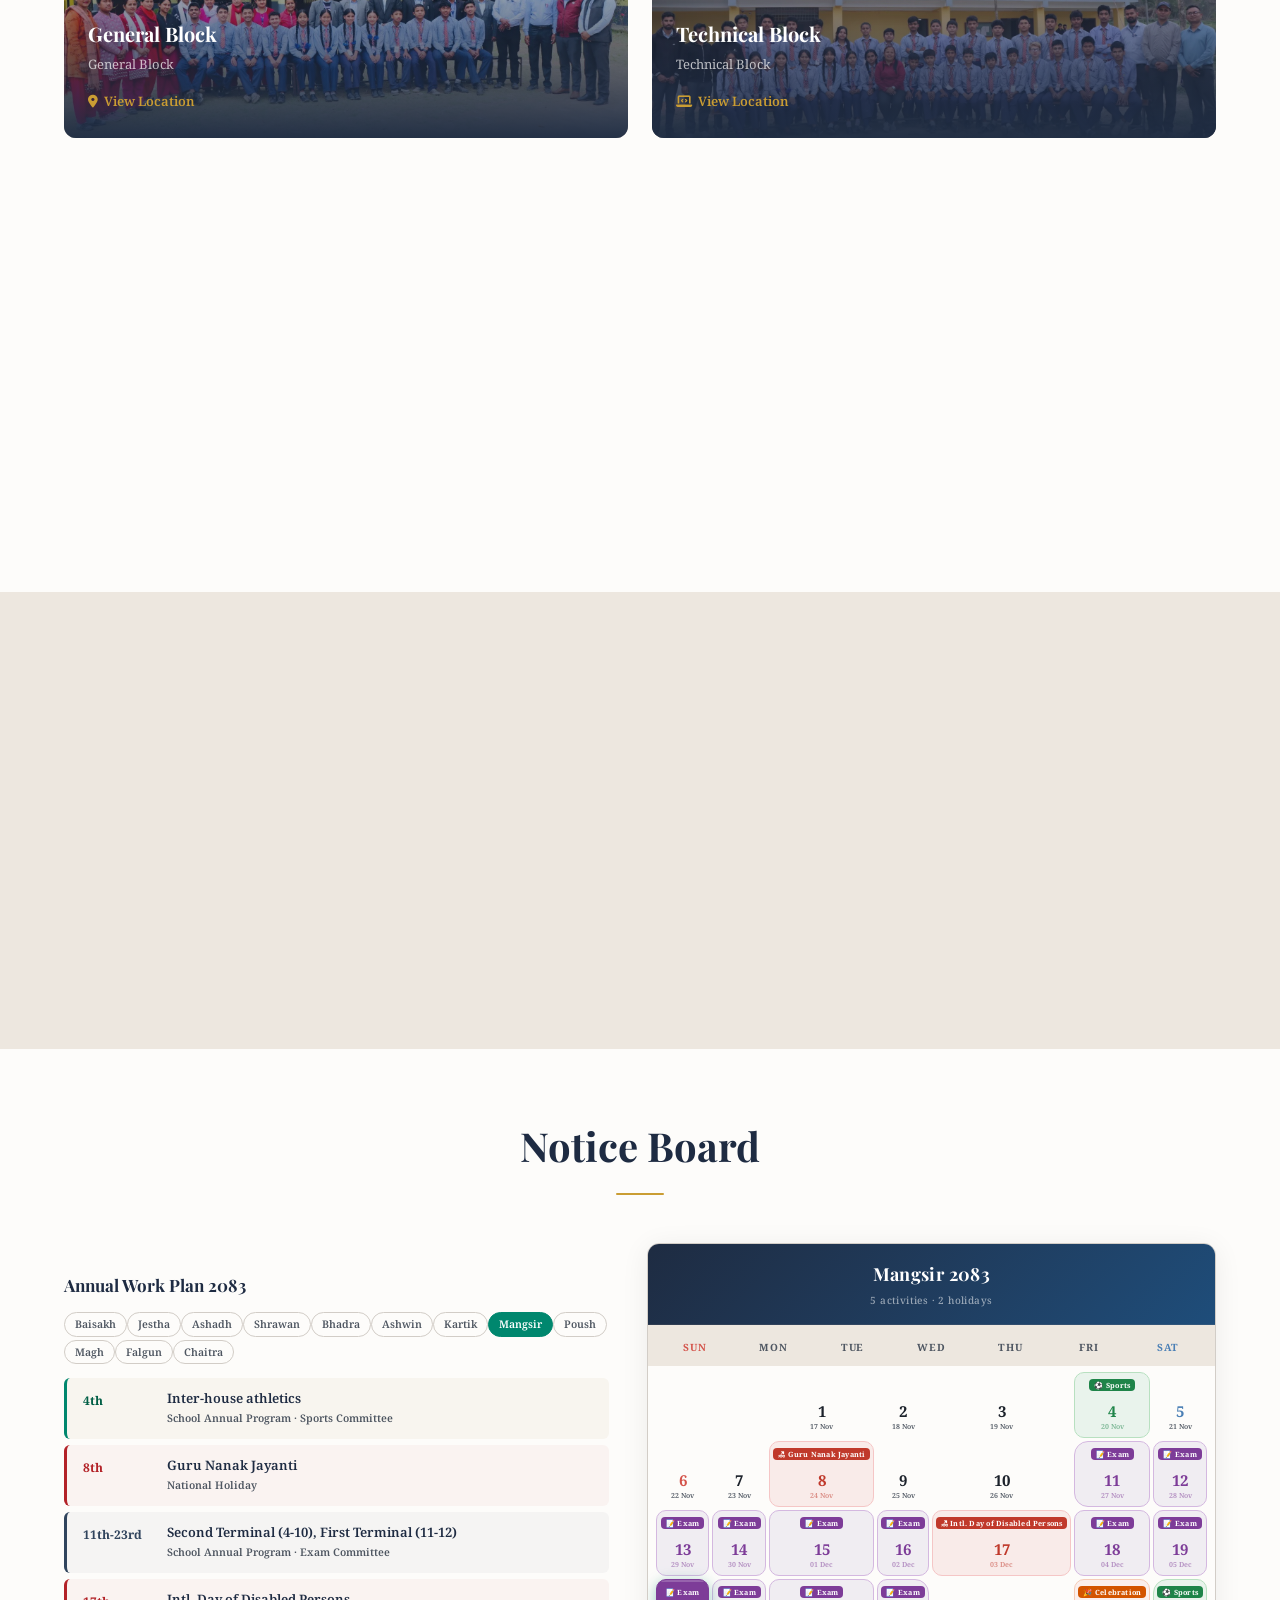
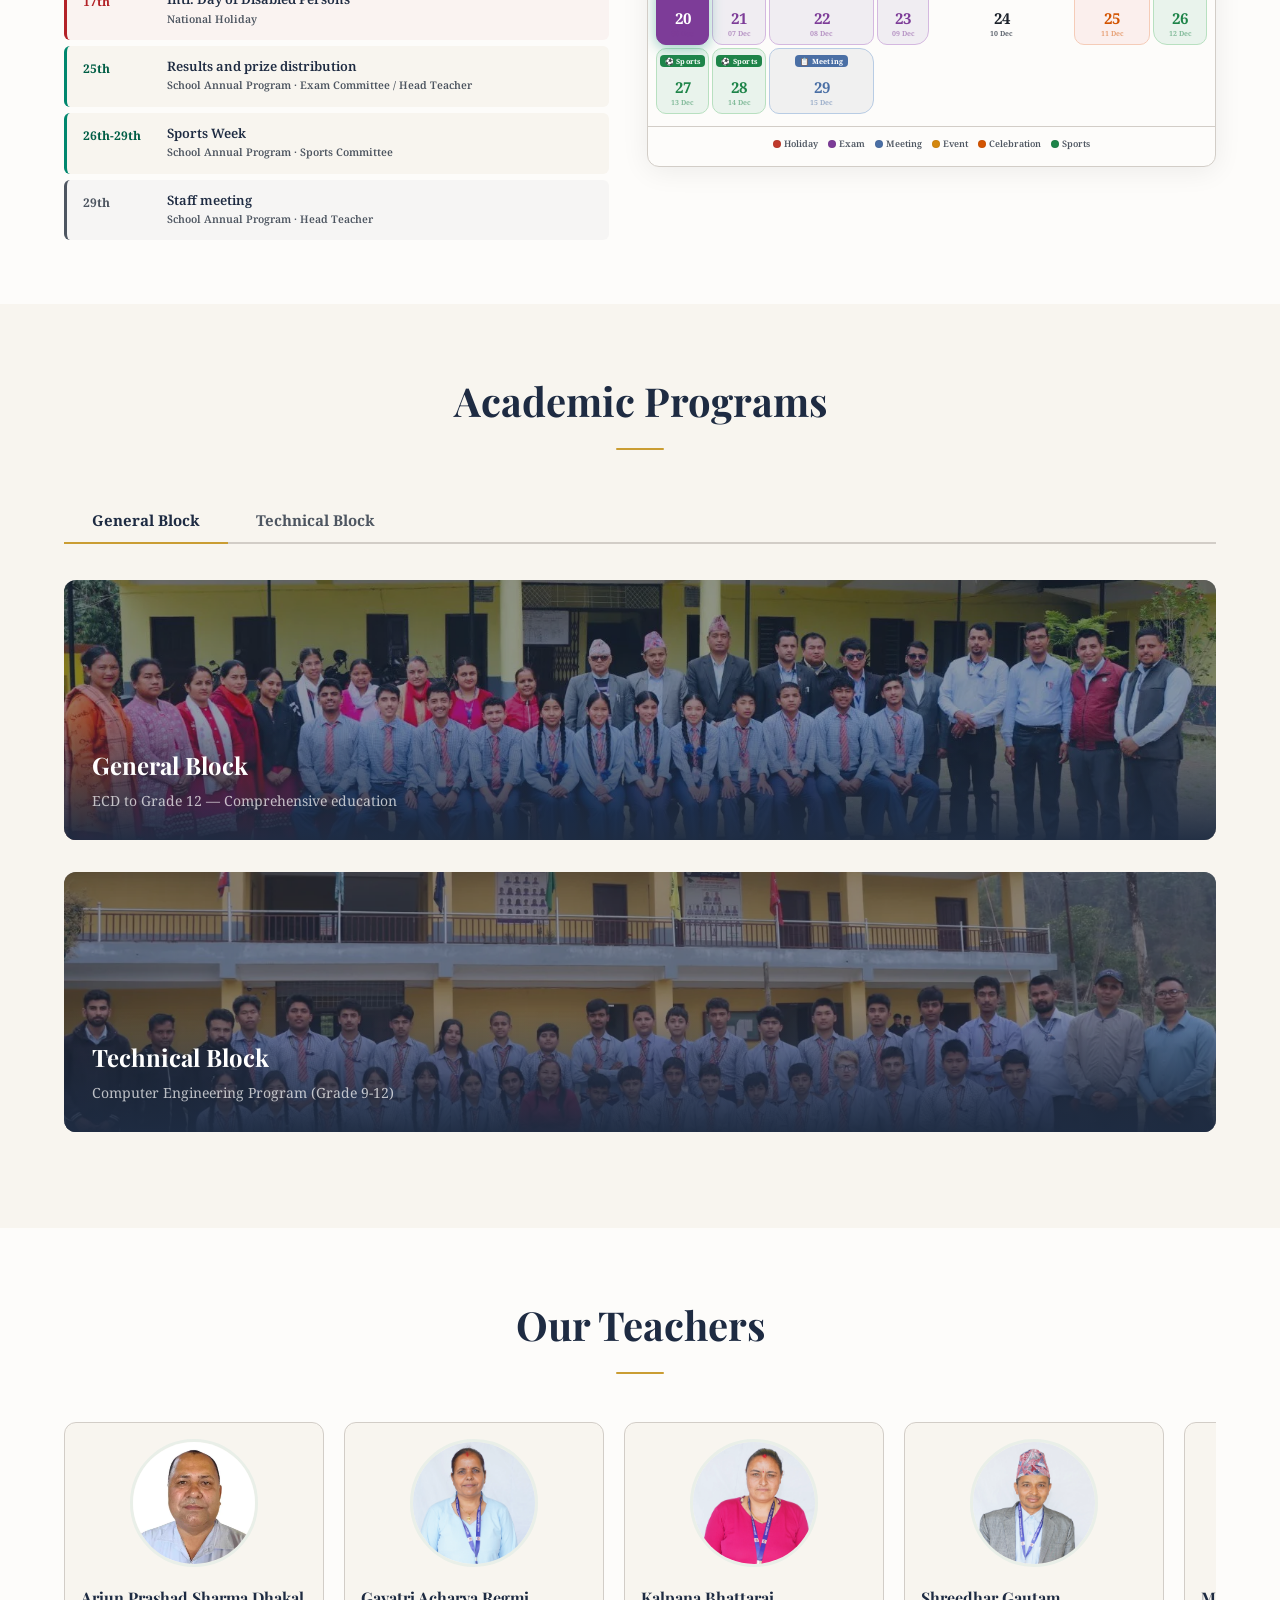
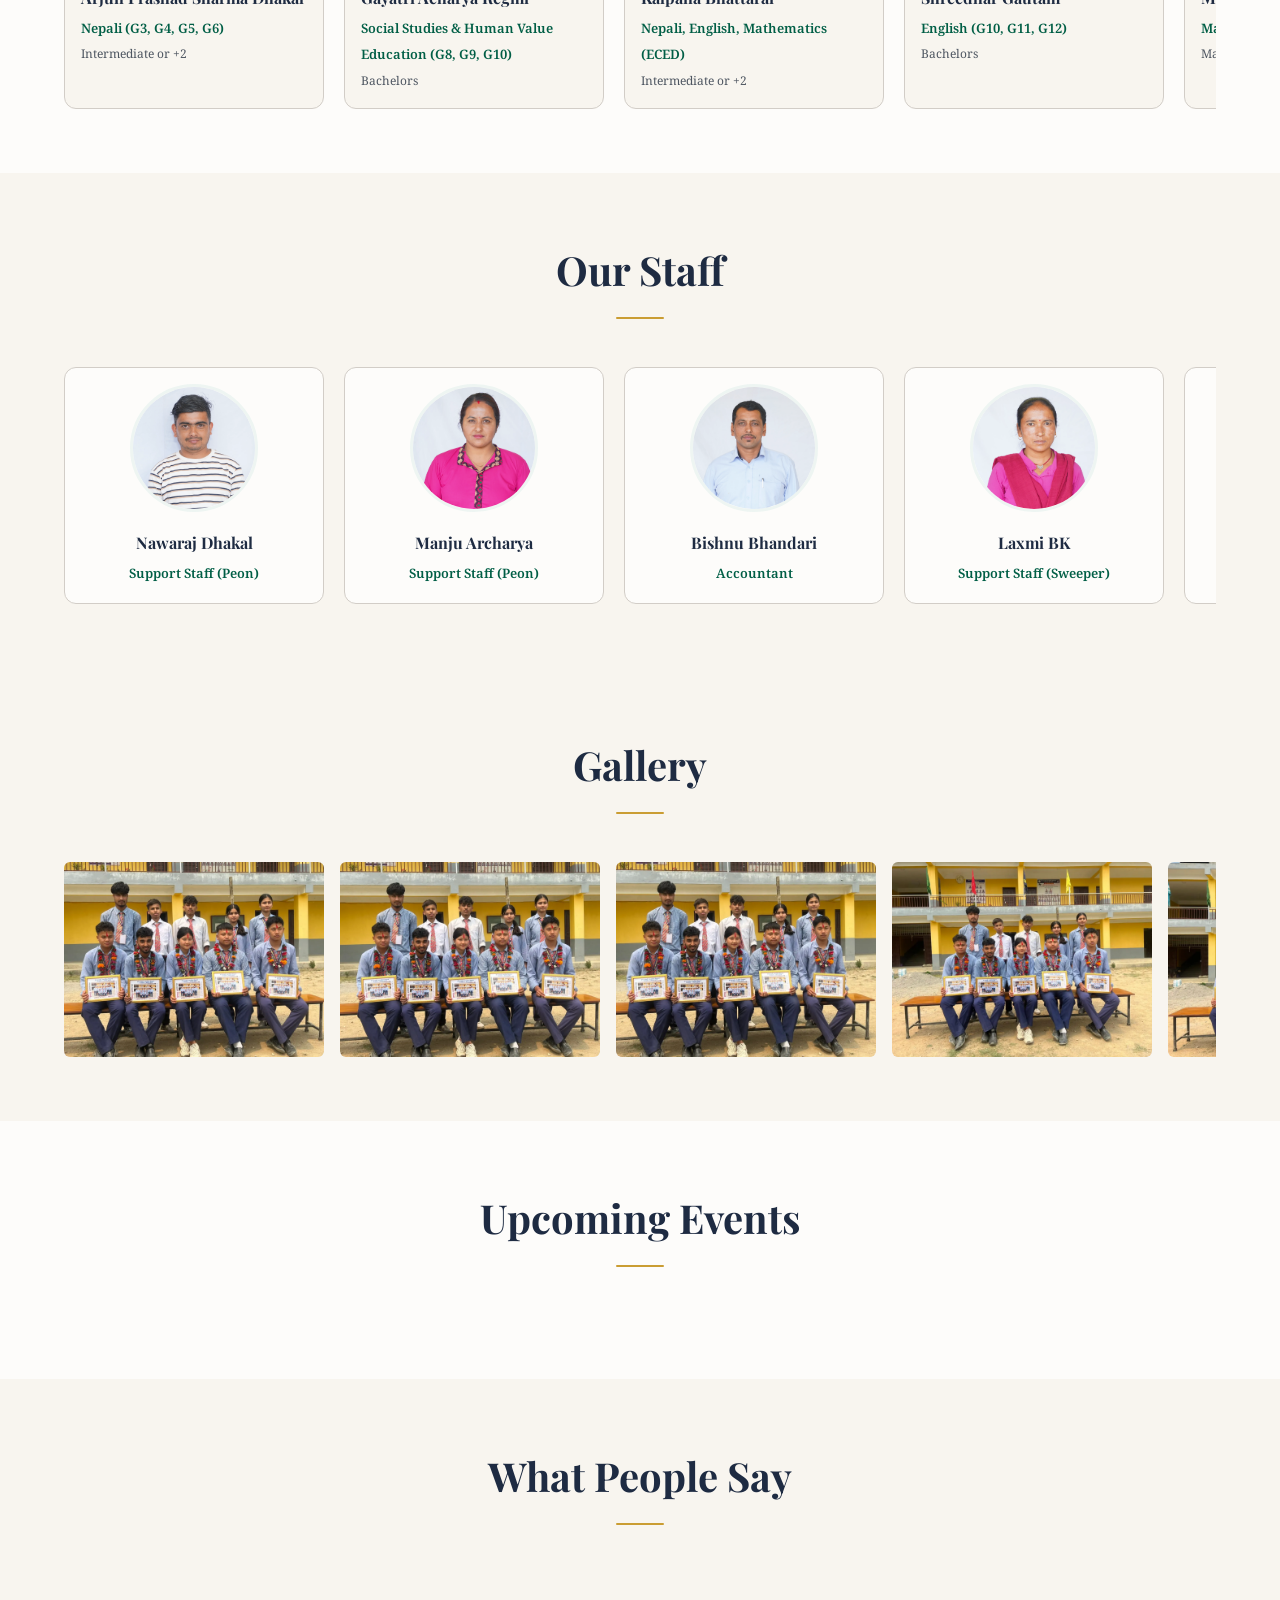
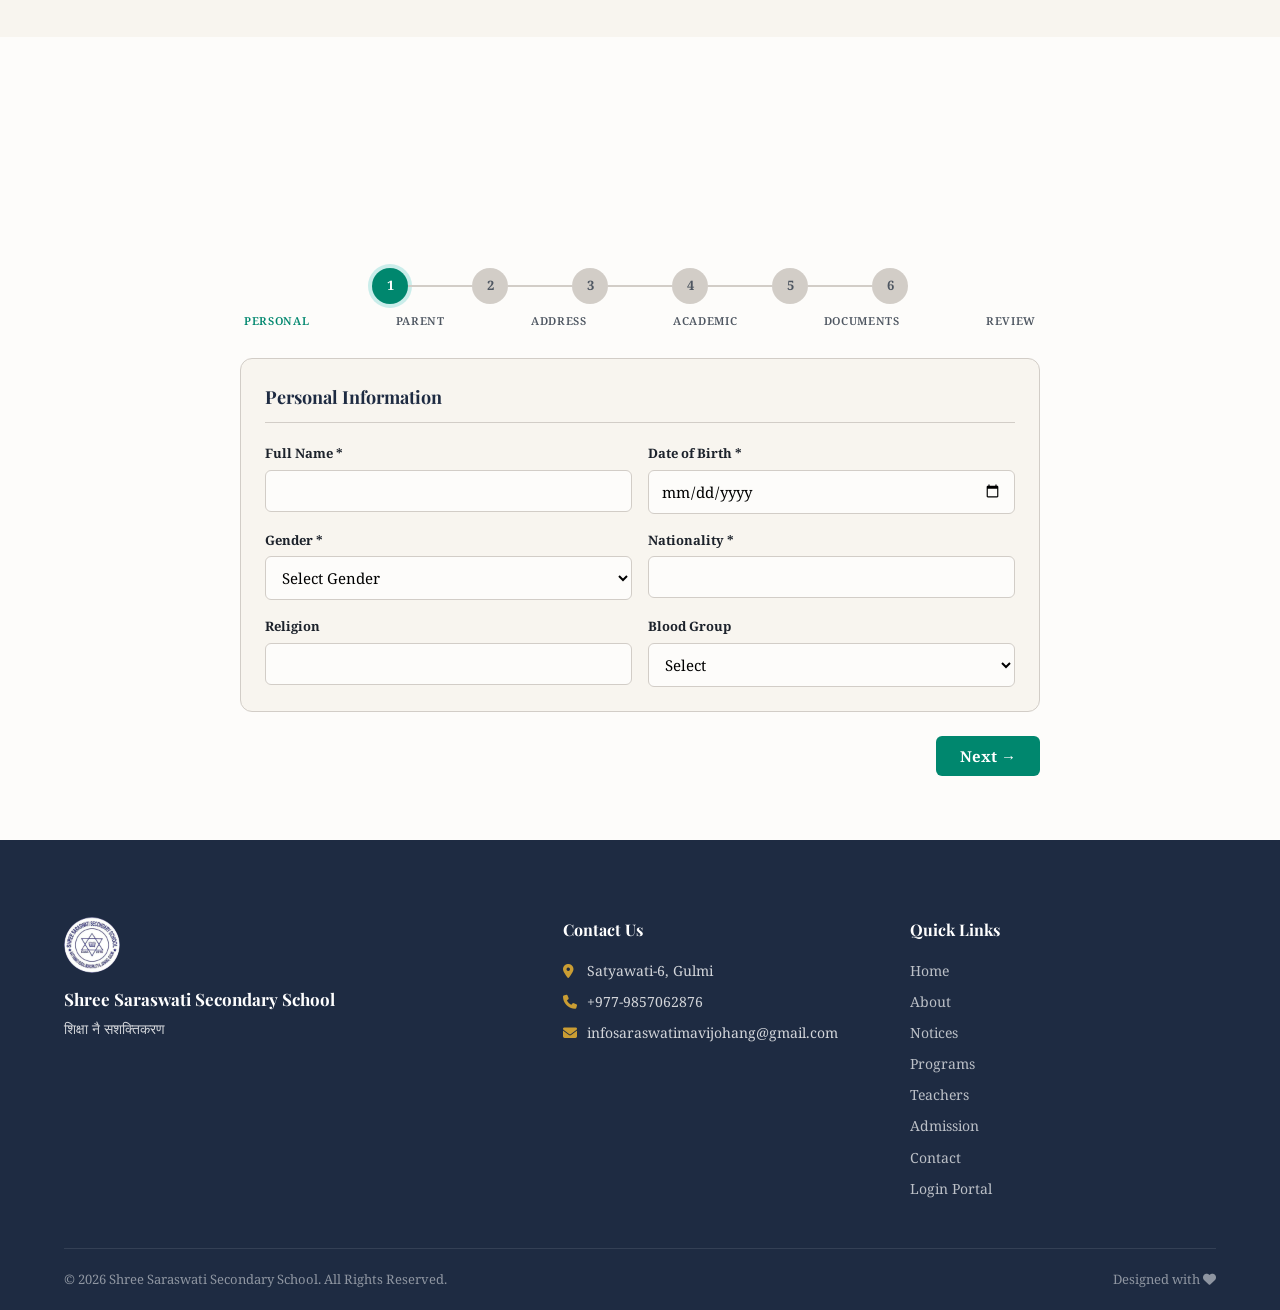
==== commit d1a4c99f: "Improve mobile device support and add missing SEO meta tags - Add viewport-fit=cover and safe-area p" ====
--- a/index.html
+++ b/index.html
@@ -2,7 +2,7 @@
 <html lang="en">
 <head>
   <meta charset="UTF-8">
-  <meta name="viewport" content="width=device-width, initial-scale=1.0">
+  <meta name="viewport" content="width=device-width, initial-scale=1.0, viewport-fit=cover">
   <title>Shree Saraswati Secondary School | Best School in Gulmi, Nepal</title>
   <meta name="description" content="Shree Saraswati Secondary School in Satyawati-6, Johang, Gulmi — community school offering ECD to Grade 12, SEE Board, +2 Science & Management, and Computer Engineering (TEVT). 66+ years of excellence. Admissions open 2083. Enroll today!">
   <meta name="keywords" content="Shree Saraswati Secondary School, best school in Gulmi, schools in Gulmi Nepal, Johang school, Satyawati school, community school Gulmi, SEE board Nepal, SEE 2082 result Gulmi, +2 science Gulmi, +2 management Gulmi, computer engineering Gulmi TEVT, TEVT affiliated school Gulmi, TEVT school Lumbini, ECD to 12 school, Gulmi education, school in Lumbini Province, top school Gulmi, technical education Nepal, grade 12 admission Gulmi 2083, secondary school Lumbini, school admission 2083 Nepal">
@@ -31,6 +31,7 @@
   <meta property="og:image:width" content="800">
   <meta property="og:image:height" content="600">
   <meta property="og:image:alt" content="General Block building of Shree Saraswati Secondary School, Gulmi">
+  <meta property="og:image:type" content="image/webp">
   <meta property="og:url" content="https://saraswatisecschool.edu.np/">
   <meta property="og:locale" content="ne_NP">
   <meta name="twitter:card" content="summary_large_image">
@@ -39,6 +40,7 @@
   <meta name="twitter:description" content="ECD to Grade 12, SEE Board, +2 Science & Management & Computer Engineering in Johang, Gulmi. 66+ years of excellence.">
   <meta name="twitter:image" content="https://saraswatisecschool.edu.np/assets/images/General%20Block.webp">
   <meta name="twitter:image:alt" content="General Block building of Shree Saraswati Secondary School, Gulmi">
+  <meta name="twitter:image:type" content="image/webp">
   <script>if(localStorage.getItem('sss_theme')==='dark')document.documentElement.setAttribute('data-theme','dark')</script>
   <link rel="preconnect" href="https://fonts.googleapis.com">
   <link rel="preconnect" href="https://fonts.gstatic.com" crossorigin>
--- a/css/style.css
+++ b/css/style.css
@@ -23,6 +23,7 @@
   --shadow-lg:0 8px 32px oklch(0 0 0 / 0.10);
   --ease:cubic-bezier(0.22,1,0.36,1);
   --header-h:72px;
+  --header-h:calc(72px + env(safe-area-inset-top));
   --marquee-h:36px;
 }
 
@@ -71,7 +72,7 @@
 .section-header.left{text-align:left}
 
 /* === HEADER === */
-.header{position:fixed;top:0;left:0;right:0;height:var(--header-h);background:var(--surface);z-index:1000;border-bottom:1px solid var(--border);transition:background 0.35s var(--ease),box-shadow 0.35s var(--ease)}
+.header{position:fixed;top:0;left:0;right:0;height:var(--header-h);padding-top:env(safe-area-inset-top);background:var(--surface);z-index:1000;border-bottom:1px solid var(--border);transition:background 0.35s var(--ease),box-shadow 0.35s var(--ease)}
 .header.scrolled{background:oklch(0.99 0.003 80 / 0.92);-webkit-backdrop-filter:blur(8px);backdrop-filter:blur(8px);box-shadow:0 1px 12px oklch(0 0 0 / 0.06)}
 .header-container{max-width:1200px;margin:0 auto;padding:0 24px;height:100%;display:flex;align-items:center;justify-content:space-between;gap:16px}
 .logo-section{display:flex;align-items:center;gap:12px;flex-shrink:0}
@@ -559,6 +560,18 @@
 [data-reveal-right].in-view{opacity:1;transform:translateX(0)}
 
 /* === RESPONSIVE === */
+/* Notch / rounded-corner safe areas (requires viewport-fit=cover) */
+@media(min-width:481px){
+  .header-container{padding-left:max(24px, env(safe-area-inset-left));padding-right:max(24px, env(safe-area-inset-right))}
+}
+@media(max-width:480px){
+  .toast{left:max(16px, env(safe-area-inset-left));right:max(16px, env(safe-area-inset-right));bottom:max(16px, env(safe-area-inset-bottom))}
+  .lightbox-close{top:max(20px, env(safe-area-inset-top));right:max(20px, env(safe-area-inset-right))}
+}
+/* Prevent iOS Safari auto-zoom when focusing form inputs */
+@media(max-width:768px){
+  input[type=text],input[type=email],input[type=password],input[type=tel],input[type=number],input[type=url],input[type=search],select,textarea{font-size:16px}
+}
 @media(max-width:992px){
   .about-layout{grid-template-columns:1fr}
   .stats-grid{grid-template-columns:1fr 1fr}
@@ -568,11 +581,12 @@
   .nepali-cal{position:static}
 }
 @media(max-width:768px){
-  :root{--header-h:64px}
+  :root{--header-h:64px;--header-h:calc(64px + env(safe-area-inset-top))}
   .nav-menu{position:fixed;top:calc(var(--header-h) + var(--marquee-h));left:0;right:0;background:var(--surface);flex-direction:column;padding:16px 24px;border-bottom:1px solid var(--border);display:none;z-index:999;max-height:calc(100vh - var(--header-h) - var(--marquee-h));overflow-y:auto;transform:translateY(-8px);opacity:0;transition:transform 0.3s var(--ease),opacity 0.3s var(--ease),display 0.3s allow-discrete}
   .nav-menu.open{display:flex;transform:translateY(0);opacity:1}
   @supports not (transition:display 0.3s allow-discrete){.nav-menu.open{display:flex}}
   .menu-toggle{display:block}
+  .menu-toggle,.theme-toggle{min-width:44px;min-height:44px;display:flex;align-items:center;justify-content:center}
   .notice-row{grid-template-columns:1fr;gap:6px}
   .hero-split-letter{font-size:clamp(2.5rem,10vw,4.5rem)}
   .page-hero{min-height:35vh}
@@ -580,7 +594,7 @@
 }
 @media(max-width:480px){
   .container{padding:0 16px}
-  .header-container{padding:0 16px}
+  .header-container{padding-left:max(16px, env(safe-area-inset-left));padding-right:max(16px, env(safe-area-inset-right))}
   .stats-grid{grid-template-columns:1fr 1fr;gap:12px}
   .stat-item{padding:24px 12px}
   .stat-number{font-size:2rem}
@@ -591,7 +605,7 @@
   .blocks-row{grid-template-columns:1fr}
   .hp-row{grid-template-columns:1fr}
   .programs-grid{grid-template-columns:1fr}
-  .back-to-top{bottom:16px;right:16px;width:40px;height:40px;font-size:1rem}
+  .back-to-top{bottom:max(16px, env(safe-area-inset-bottom));right:max(16px, env(safe-area-inset-right));width:40px;height:40px;font-size:1rem}
   .lightbox-prev{left:6px}
   .lightbox-next{right:6px}
   .lightbox-nav{width:36px;height:36px;font-size:0.9rem}
@@ -612,9 +626,9 @@
   .cal-badge{font-size:0.4rem;padding:1px 3px}
 }
 @media(max-width:360px){
-  :root{--header-h:56px}
+  :root{--header-h:56px;--header-h:calc(56px + env(safe-area-inset-top))}
   .container{padding:0 12px}
-  .header-container{padding:0 12px;gap:8px}
+  .header-container{padding:0 max(12px, env(safe-area-inset-left)) 0 max(12px, env(safe-area-inset-right));gap:8px}
   .school-title h1{font-size:0.8125rem}
   .school-title p{font-size:0.625rem}
   .hero-split-letter{font-size:clamp(1.75rem,7vw,2.5rem)}
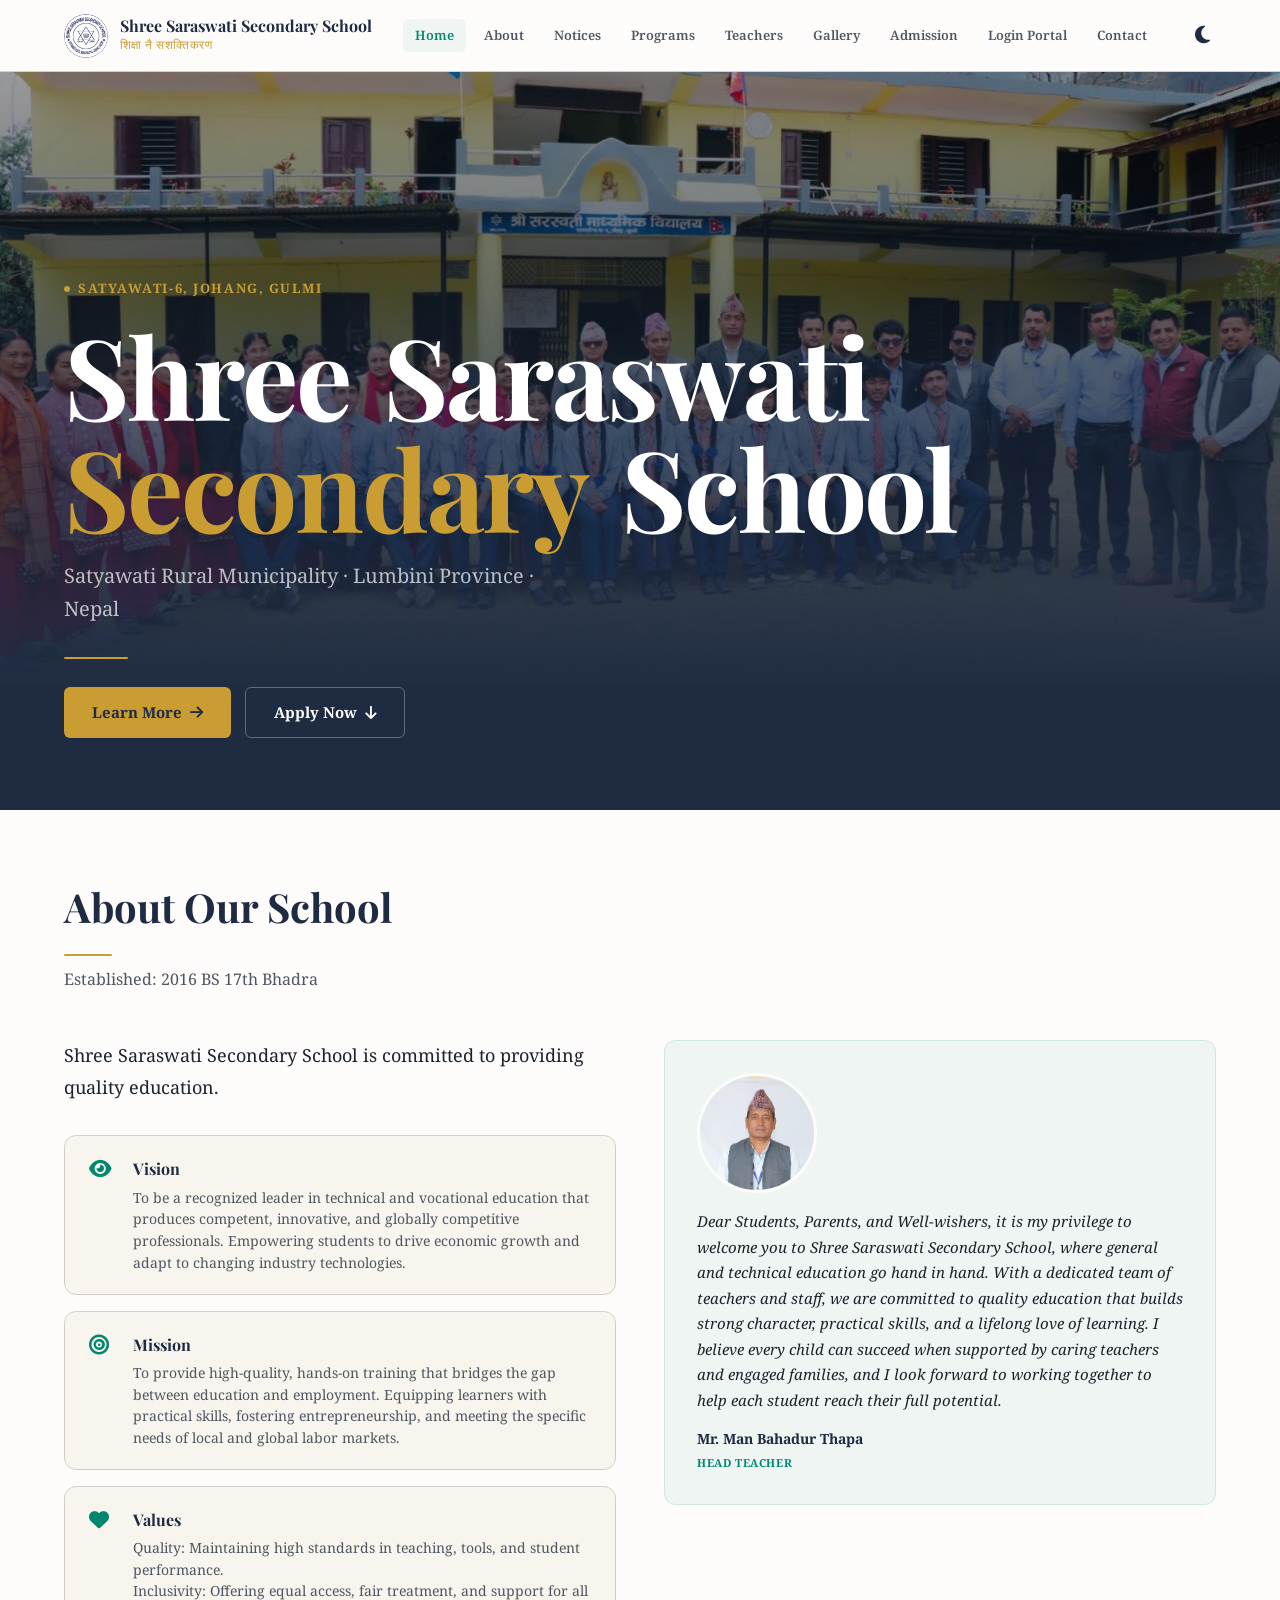
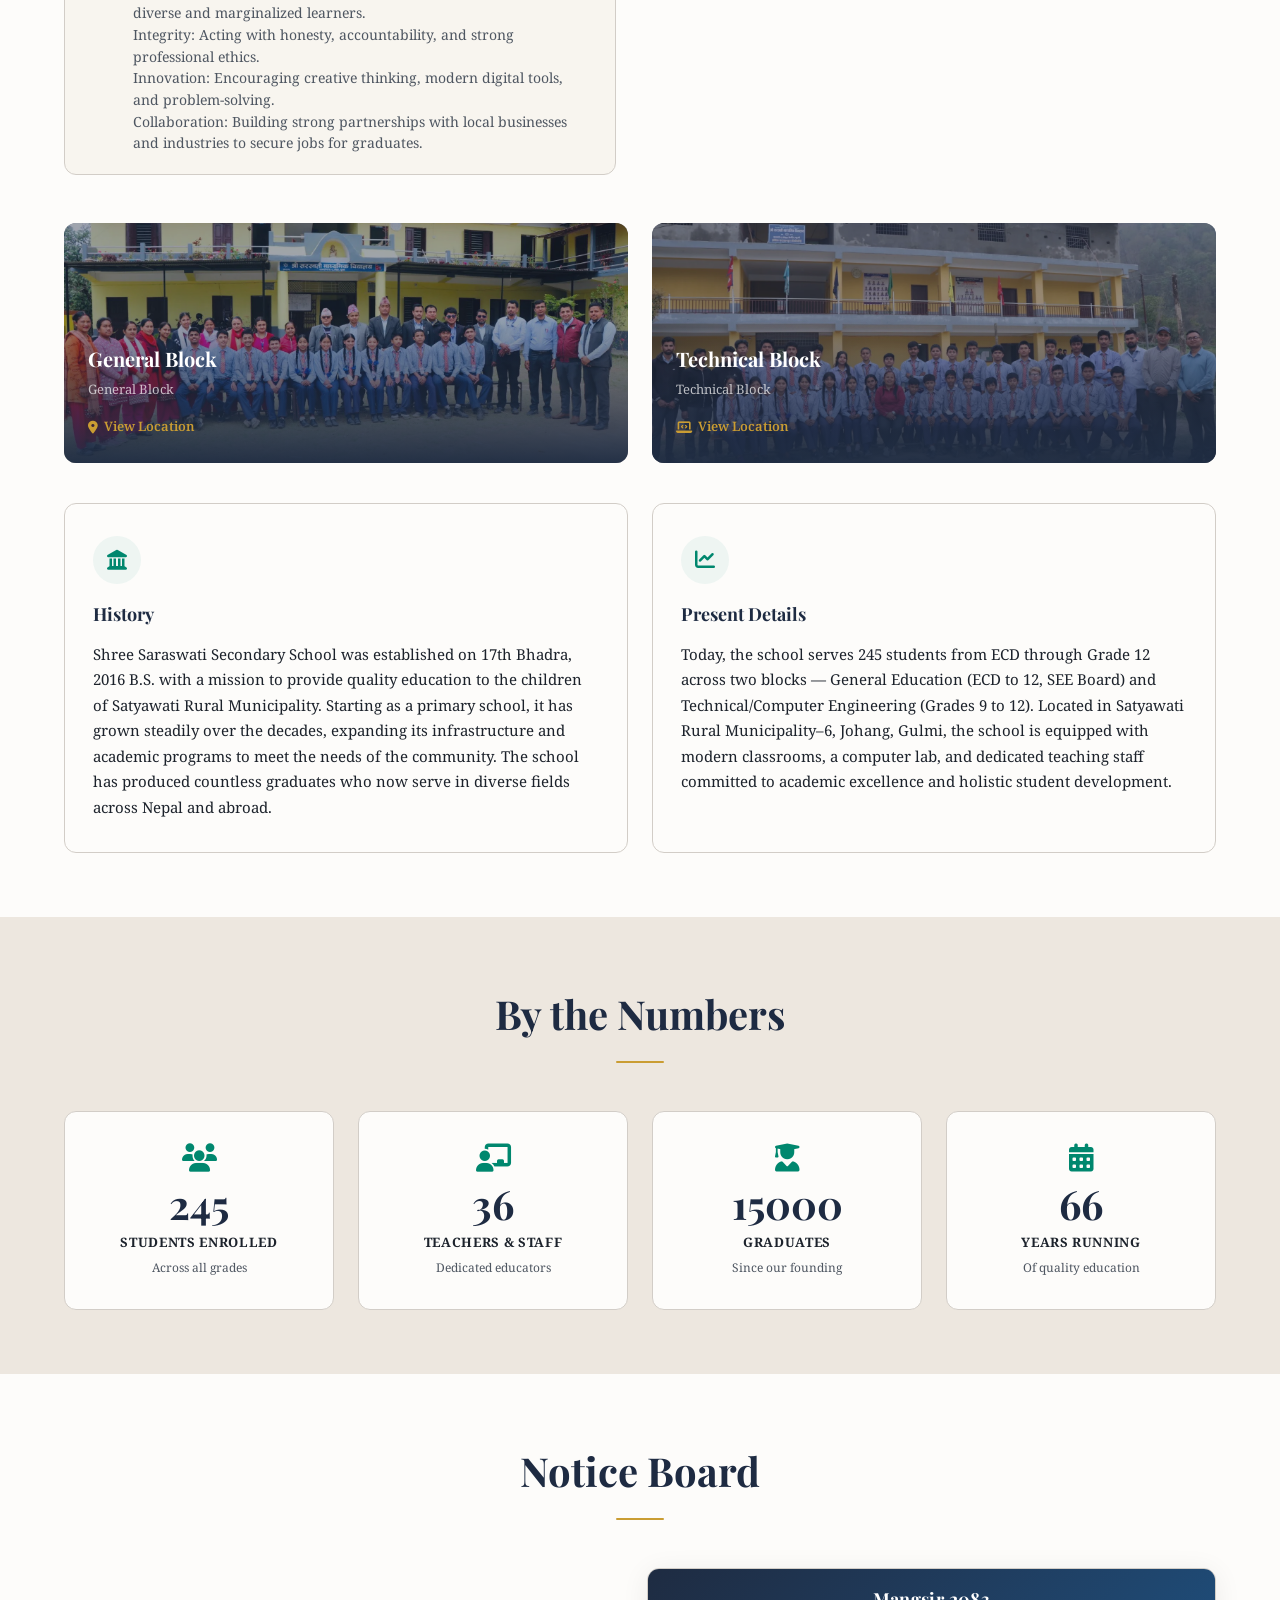
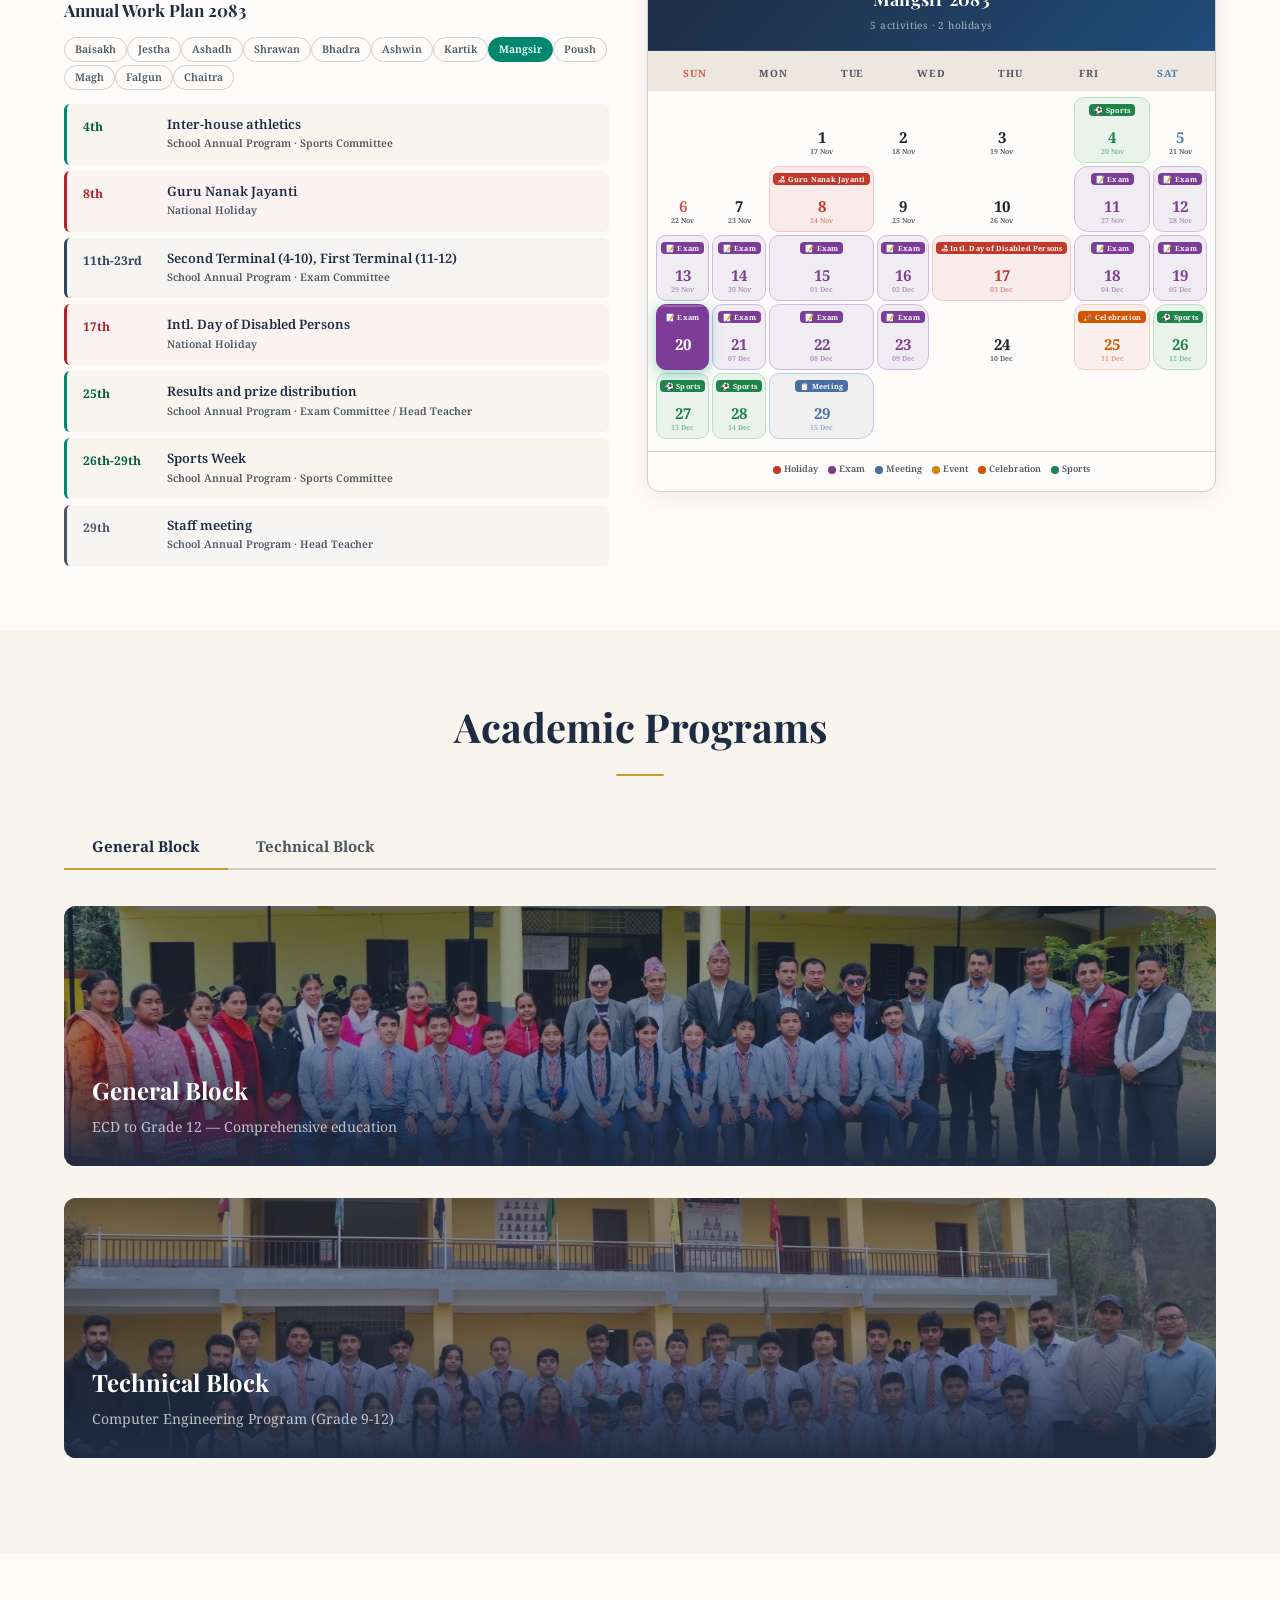
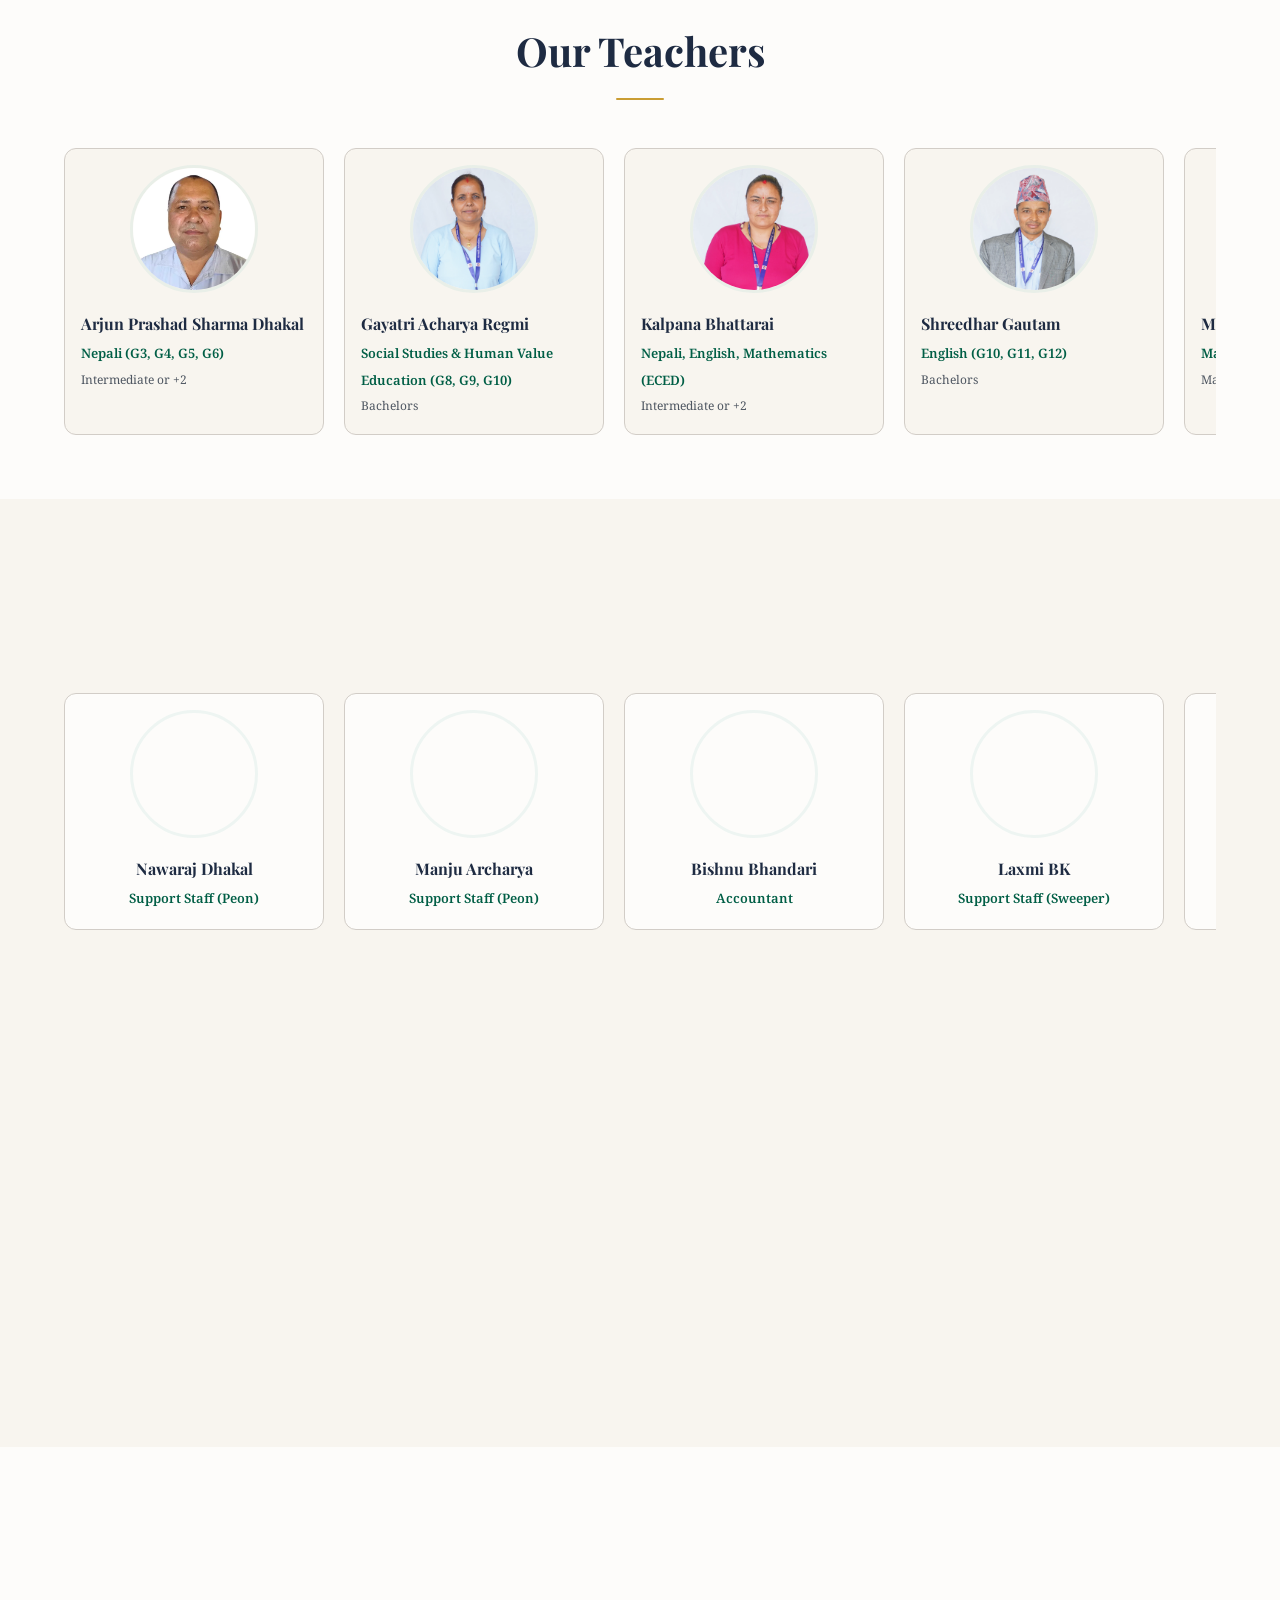
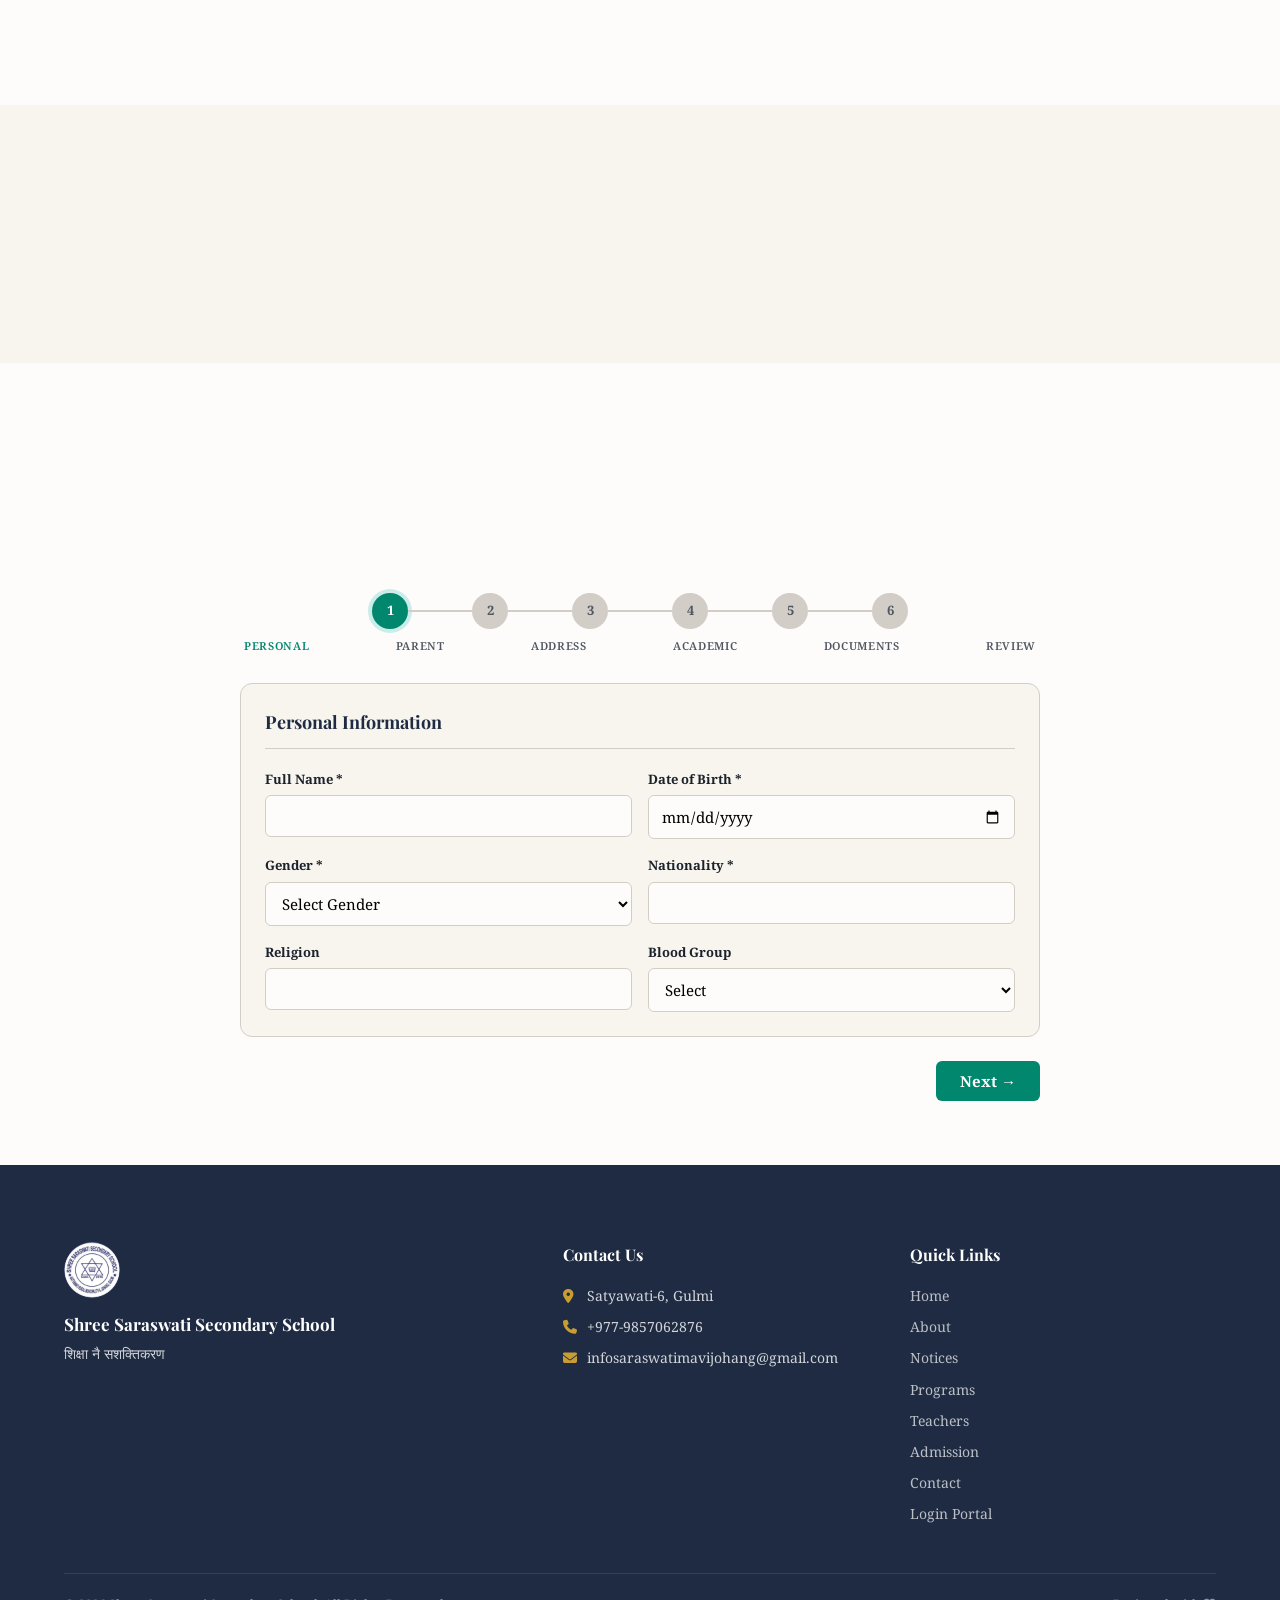
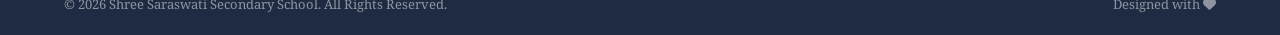
==== commit 7c663c87: "Update About section: TVET vision/mission/values, head teacher name, and message - Update About seed" ====
--- a/index.html
+++ b/index.html
@@ -191,8 +191,9 @@
       </div>
       <div class="principal-spotlight" data-reveal data-delay="2">
         <img id="principalPhoto" src="assets/images/Teaching%20Staff/Man%20Bahadur%20Thapa.webp" alt="Head Teacher Man Bahadur Thapa - Shree Saraswati Secondary School" loading="lazy">
-        <blockquote id="principalMessage"></blockquote>
+        <blockquote id="principalMessage">Dear Students, Parents, and Well-wishers, it is my privilege to welcome you to Shree Saraswati Secondary School, where general and technical education go hand in hand. With a dedicated team of teachers and staff, we are committed to quality education that builds strong character, practical skills, and a lifelong love of learning. I believe every child can succeed when supported by caring teachers and engaged families, and I look forward to working together to help each student reach their full potential.</blockquote>
         <cite id="principalName">Mr. Man Bahadur Thapa</cite>
+        <span class="principal-role">Head Teacher</span>
       </div>
     </div>
     <div class="blocks-row">
--- a/css/style.css
+++ b/css/style.css
@@ -148,11 +148,12 @@
 .about-card{display:flex;gap:16px;padding:20px 24px;background:var(--bg);border-radius:var(--radius-lg);border:1px solid var(--border)}
 .about-card i{font-size:1.25rem;color:var(--teal);margin-top:3px;width:28px;flex-shrink:0}
 .about-card h3{font-family:var(--font-display);font-size:1rem;font-weight:700;color:var(--navy);margin-bottom:4px}
-.about-card p{font-size:0.875rem;color:var(--text-muted);line-height:1.55}
+.about-card p{font-size:0.875rem;color:var(--text-muted);line-height:1.55;white-space:pre-line}
 .principal-spotlight{padding:32px;background:var(--teal-ghost);border-radius:var(--radius-lg);border:1px solid oklch(0.55 0.12 175 / 0.12)}
 .principal-spotlight img{width:120px;height:120px;border-radius:50%;object-fit:cover;margin-bottom:16px;border:3px solid var(--surface)}
 .principal-spotlight blockquote{font-size:0.9375rem;font-style:italic;color:var(--text);line-height:1.7;margin-bottom:12px}
 .principal-spotlight cite{font-weight:700;color:var(--navy);font-style:normal;font-size:0.875rem}
+.principal-spotlight .principal-role{display:block;margin-top:2px;font-size:0.6875rem;font-weight:700;color:var(--teal);letter-spacing:0.6px;text-transform:uppercase}
 .blocks-row{display:grid;grid-template-columns:1fr 1fr;gap:24px;margin-top:48px}
 .block-card{position:relative;border-radius:var(--radius-lg);overflow:hidden;background:var(--navy)}
 .block-card img{width:100%;height:240px;object-fit:cover;opacity:0.6}
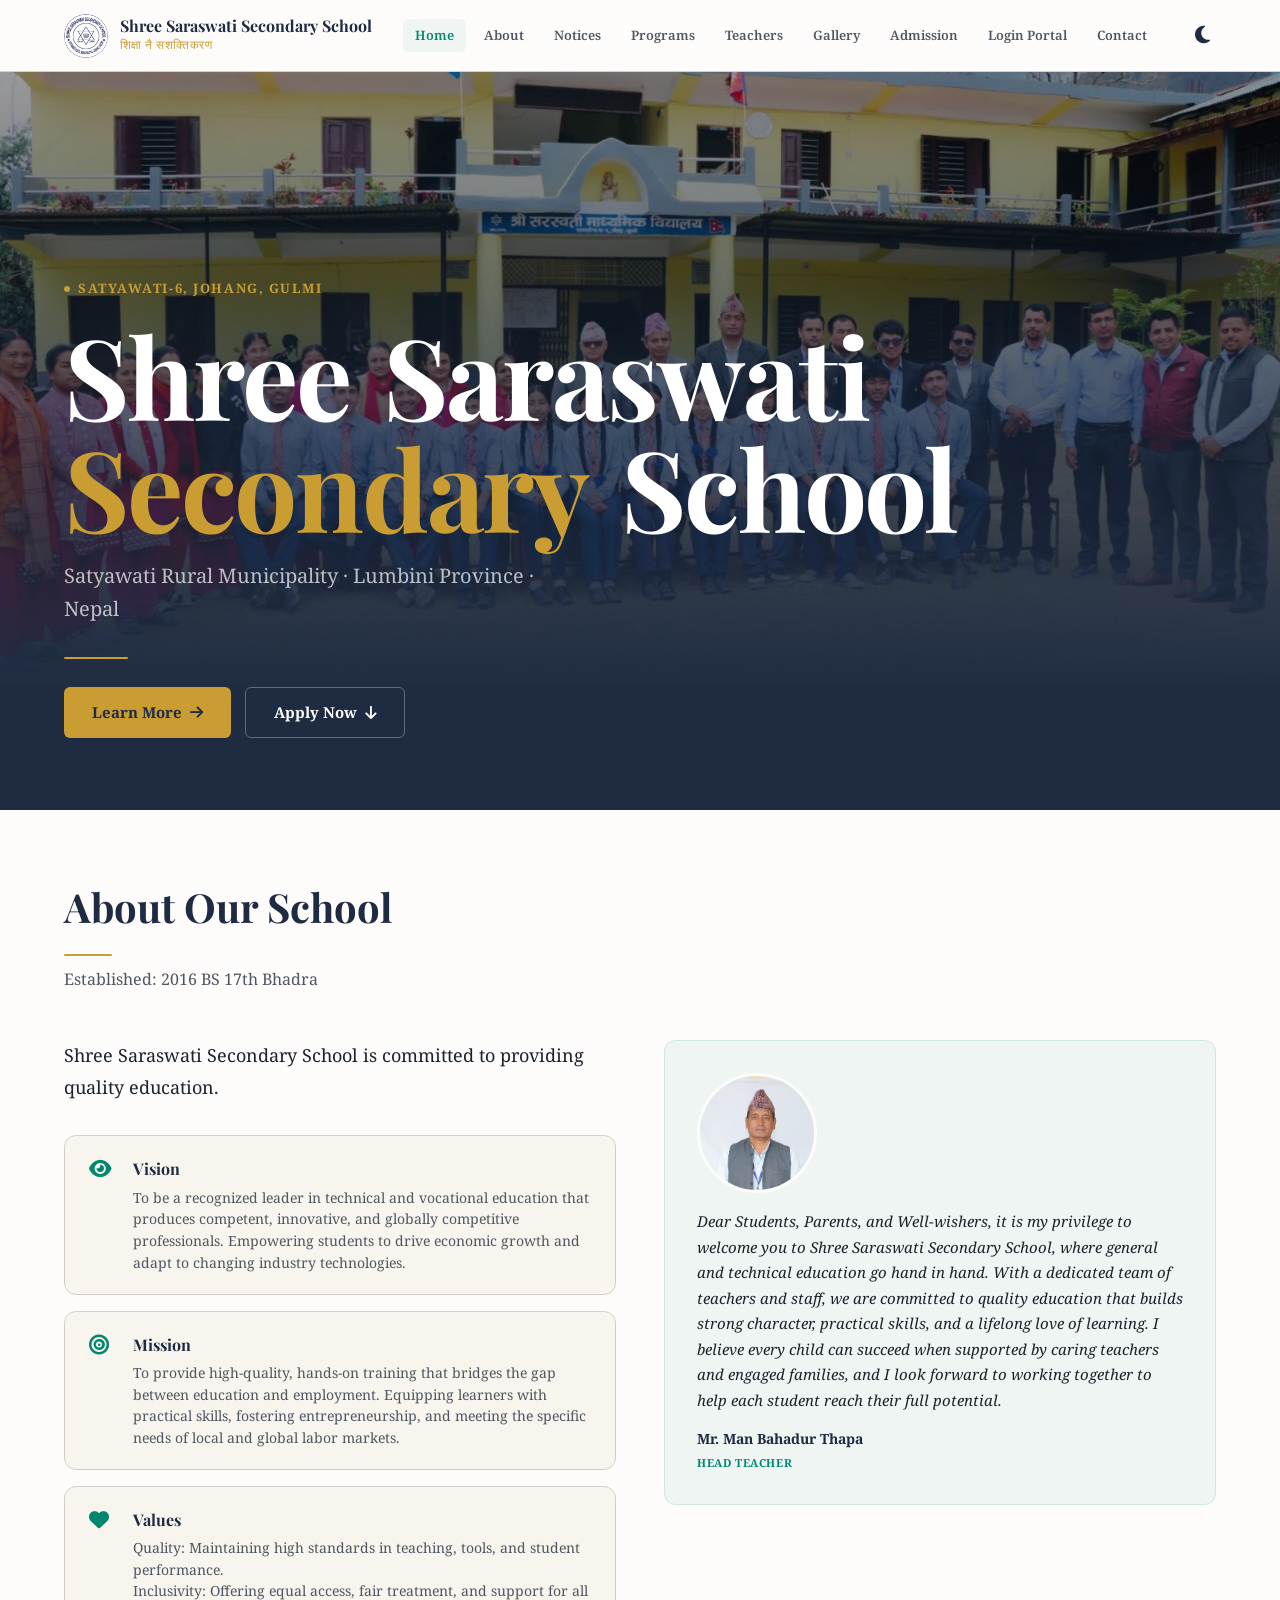
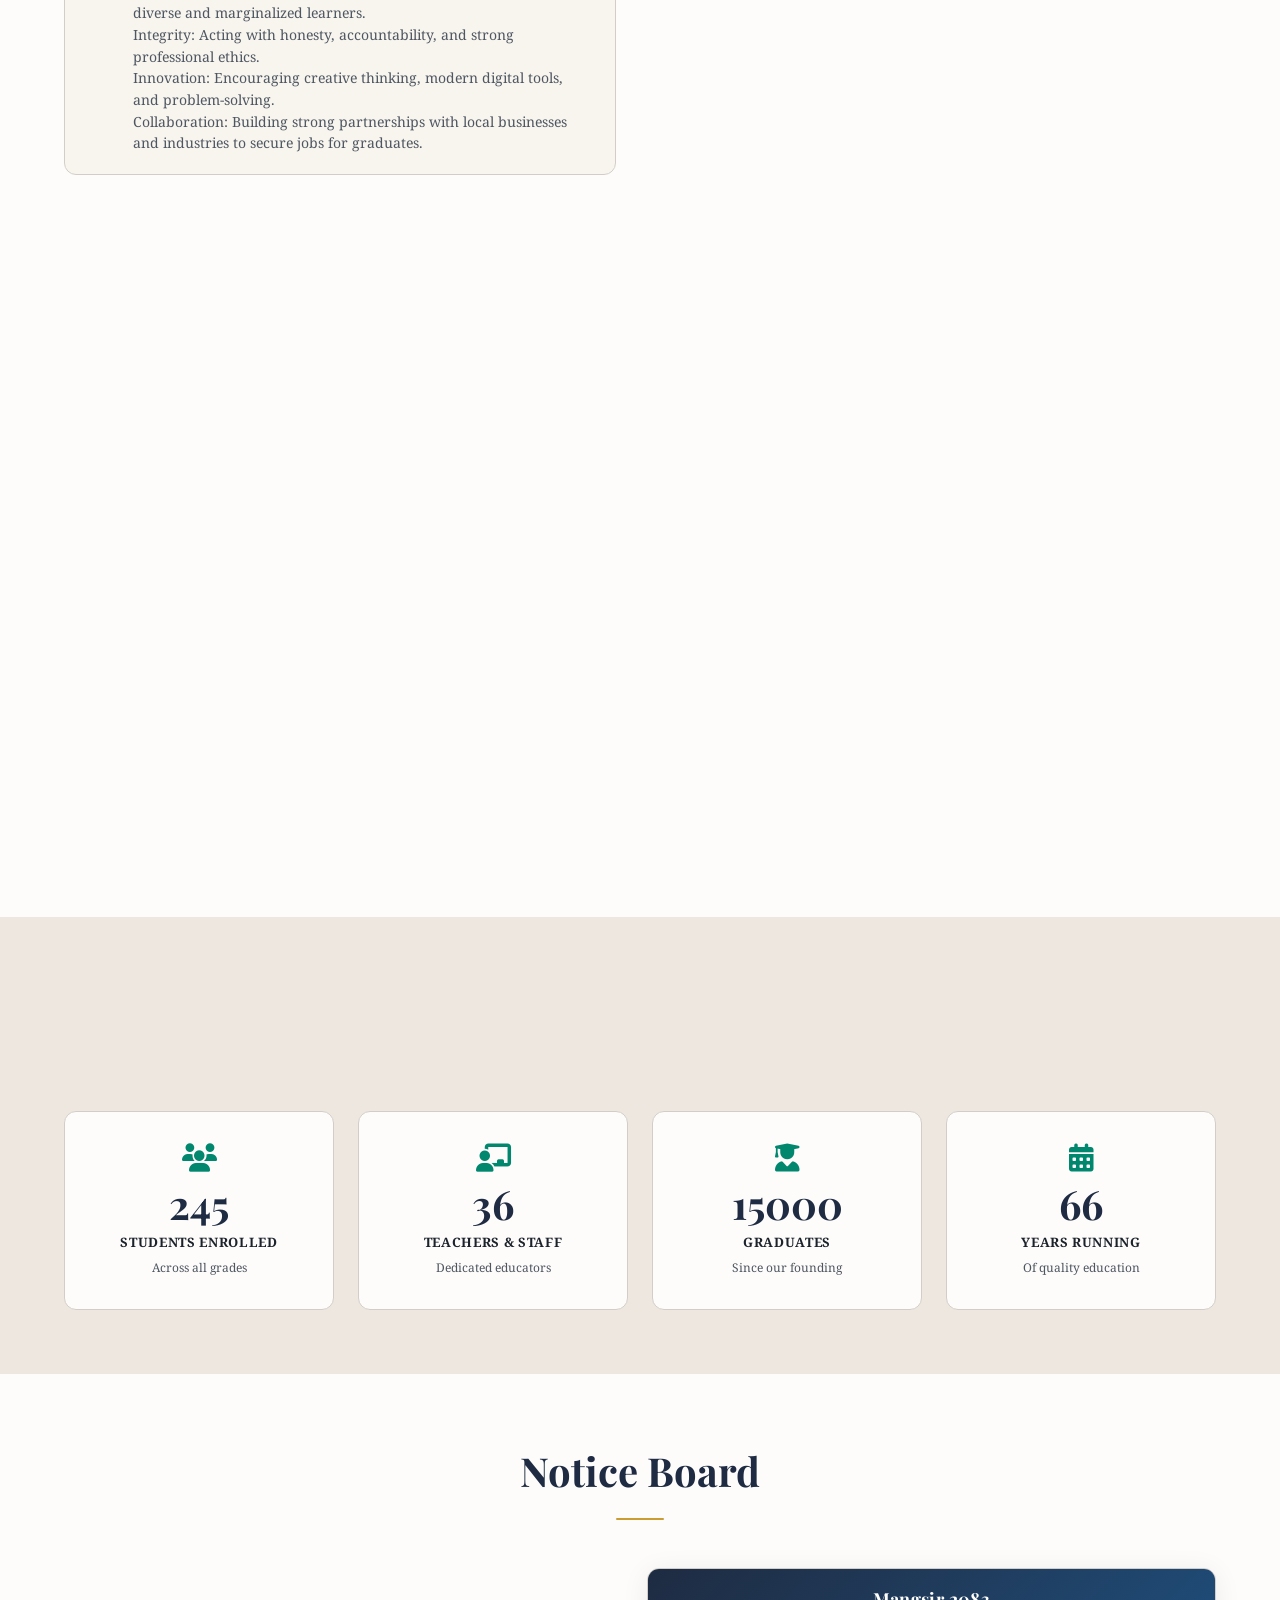
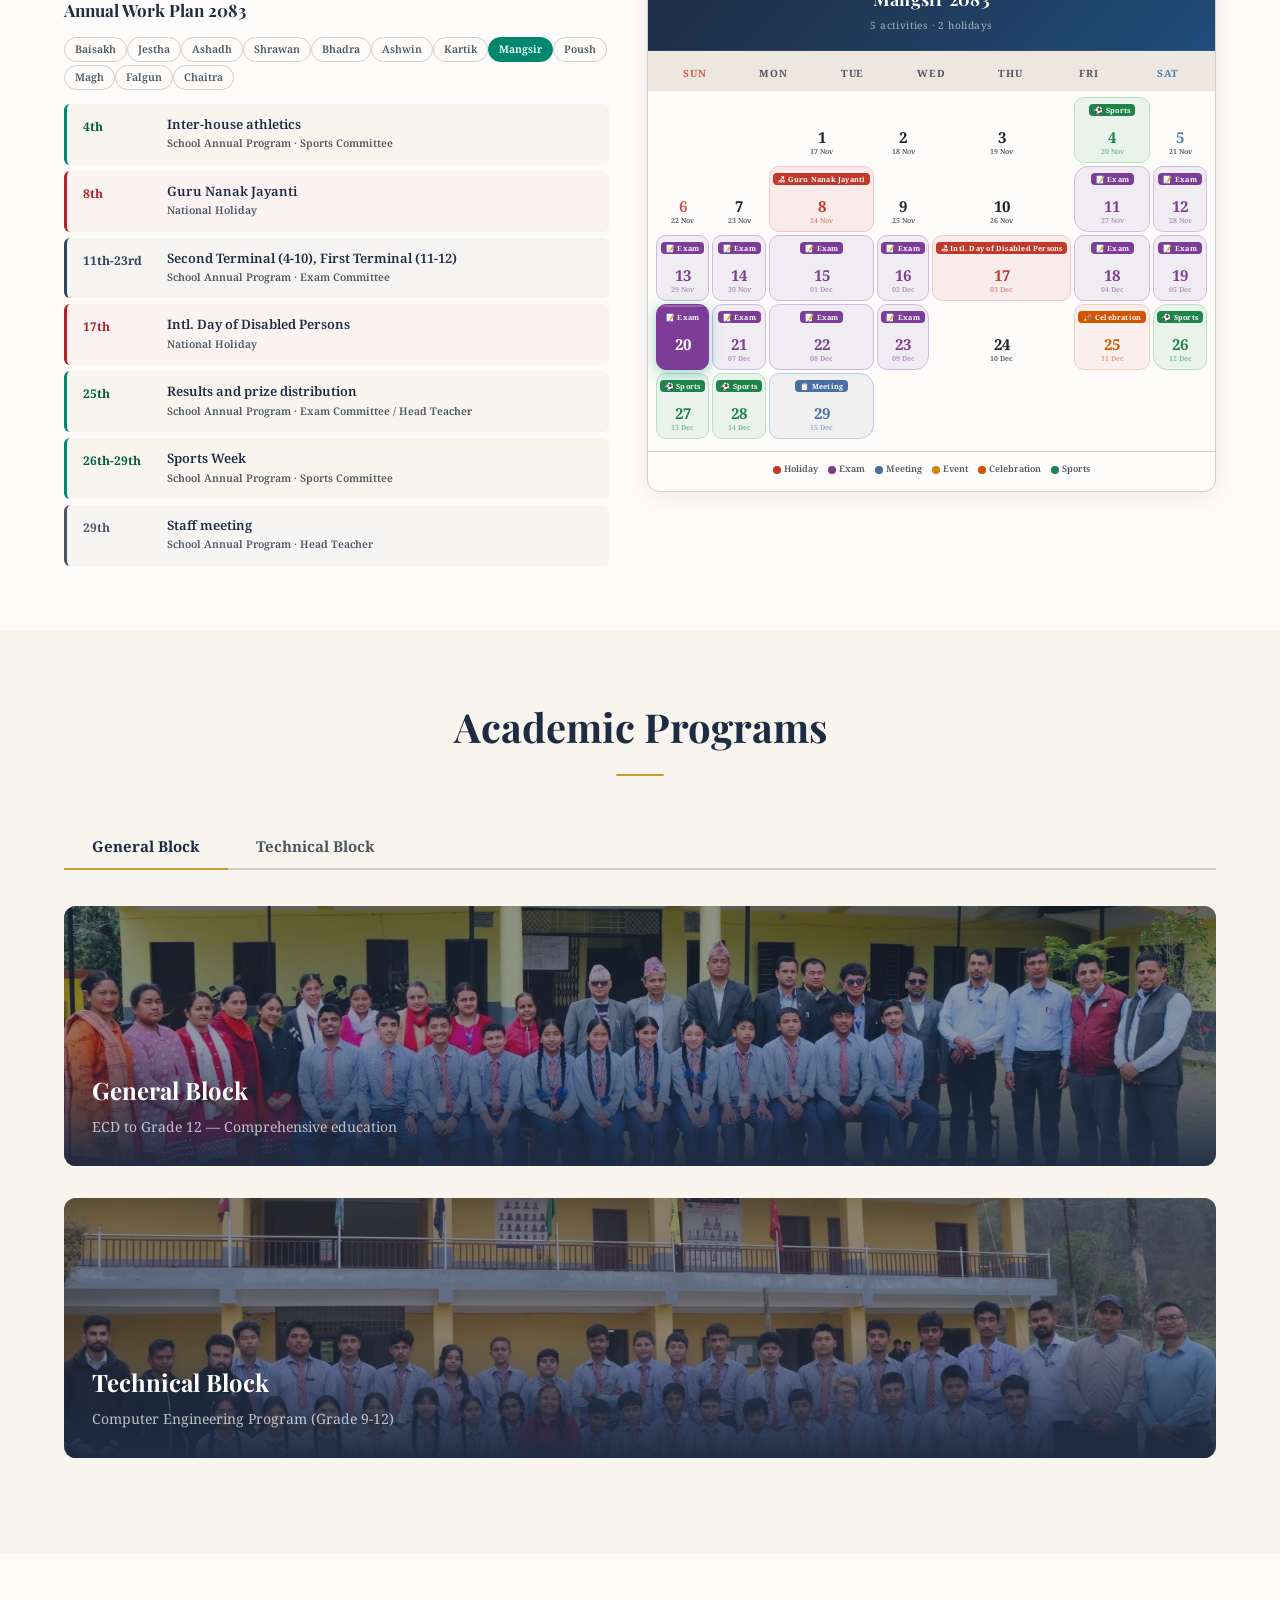
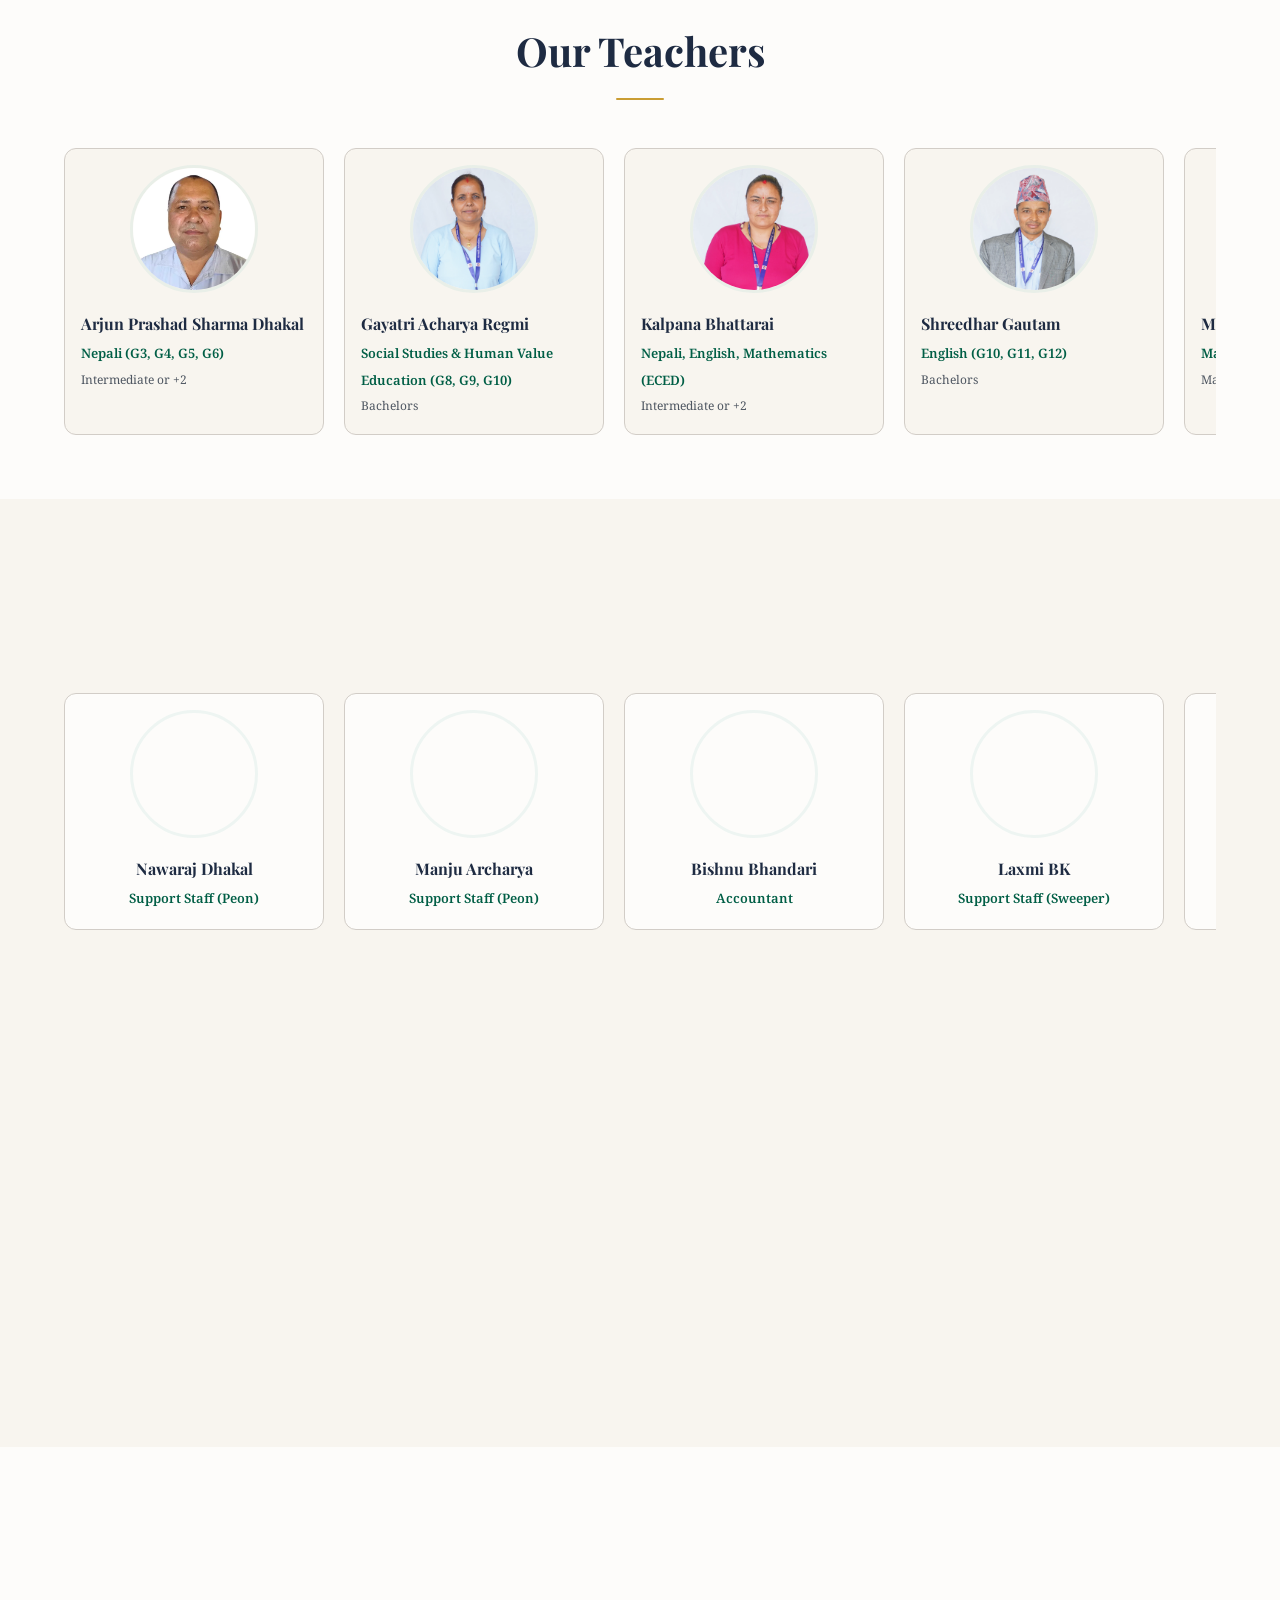
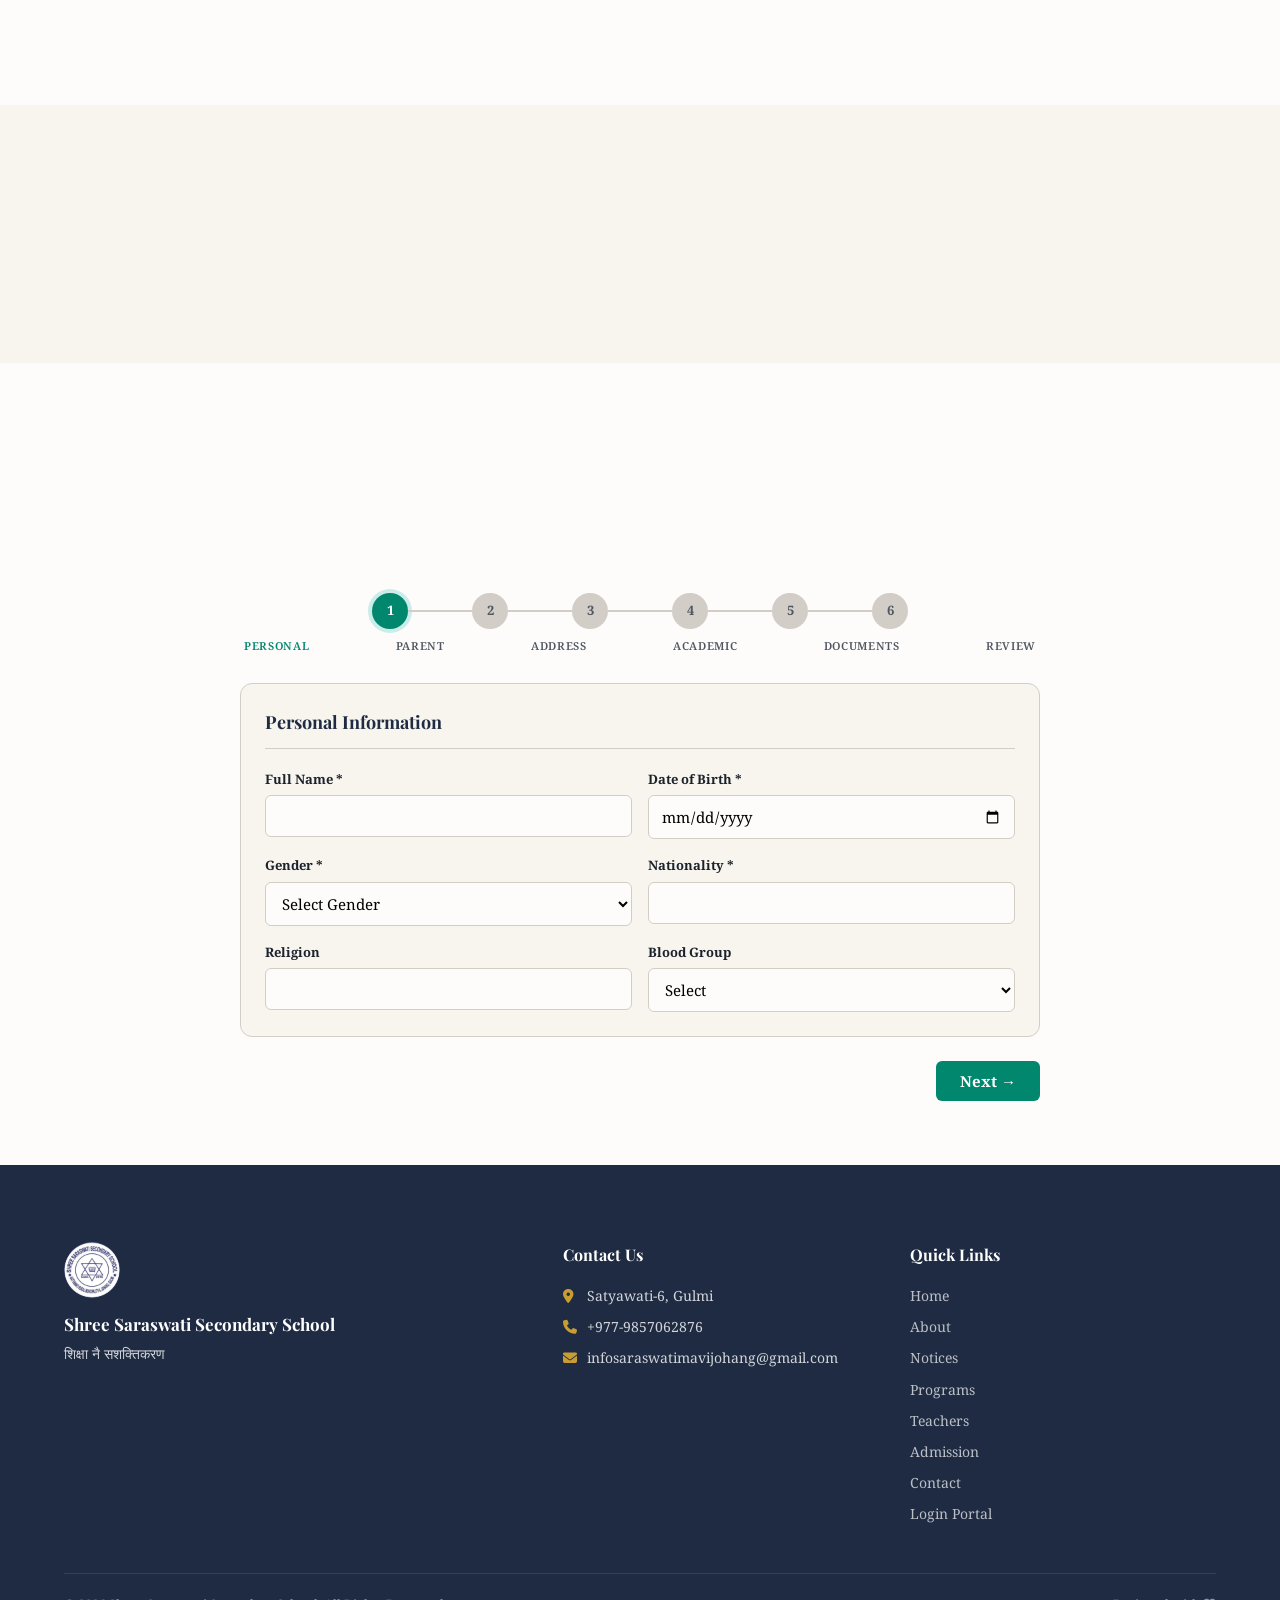
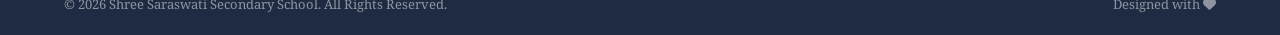
==== commit a9b71bd1: "SEO overhaul: meta descriptions, sitemap, accessibility, and indexing - Shorten all meta description" ====
--- a/index.html
+++ b/index.html
@@ -4,7 +4,7 @@
   <meta charset="UTF-8">
   <meta name="viewport" content="width=device-width, initial-scale=1.0, viewport-fit=cover">
   <title>Shree Saraswati Secondary School | Best School in Gulmi, Nepal</title>
-  <meta name="description" content="Shree Saraswati Secondary School in Satyawati-6, Johang, Gulmi — community school offering ECD to Grade 12, SEE Board, +2 Science & Management, and Computer Engineering (TEVT). 66+ years of excellence. Admissions open 2083. Enroll today!">
+  <meta name="description" content="Shree Saraswati Secondary School in Johang, Gulmi — ECD to Grade 12, SEE Board, +2 Science & Management, Computer Engineering. 66+ years of excellence.">
   <meta name="keywords" content="Shree Saraswati Secondary School, best school in Gulmi, schools in Gulmi Nepal, Johang school, Satyawati school, community school Gulmi, SEE board Nepal, SEE 2082 result Gulmi, +2 science Gulmi, +2 management Gulmi, computer engineering Gulmi TEVT, TEVT affiliated school Gulmi, TEVT school Lumbini, ECD to 12 school, Gulmi education, school in Lumbini Province, top school Gulmi, technical education Nepal, grade 12 admission Gulmi 2083, secondary school Lumbini, school admission 2083 Nepal">
   <meta name="robots" content="index, follow">
   <meta name="author" content="Shree Saraswati Secondary School">
@@ -13,8 +13,6 @@
   <meta name="geo.position" content="28.1185;83.2852">
   <meta name="ICBM" content="28.1185, 83.2852">
   <meta name="theme-color" content="#1a3a5c">
-  <meta name="google-site-verification" content="YOUR_GOOGLE_VERIFICATION_CODE">
-  <!-- Set your actual Google Search Console verification code above (replace YOUR_GOOGLE_VERIFICATION_CODE) -->
   <link rel="canonical" href="https://saraswatisecschool.edu.np/">
   <link rel="icon" type="image/webp" href="assets/images/School%20circular%20logo.webp">
   <link rel="apple-touch-icon" href="assets/images/School%20circular%20logo.webp">
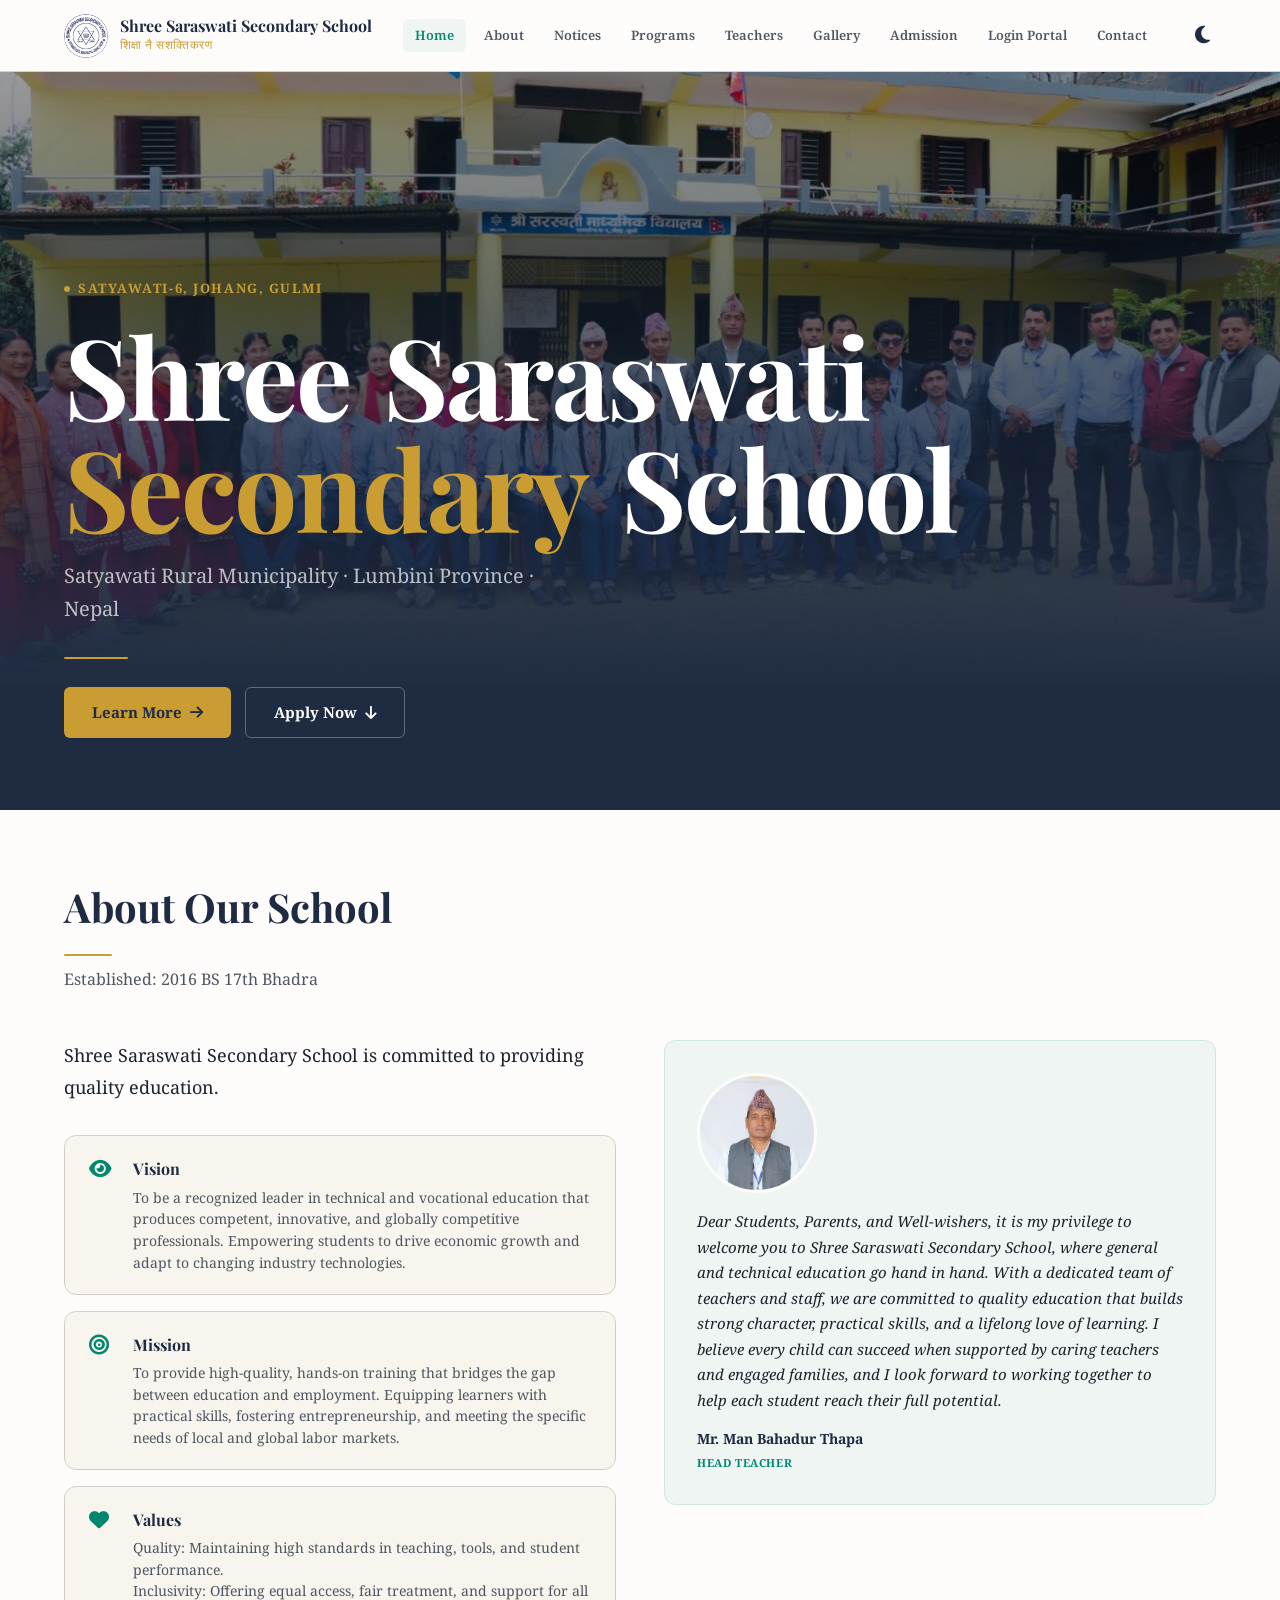
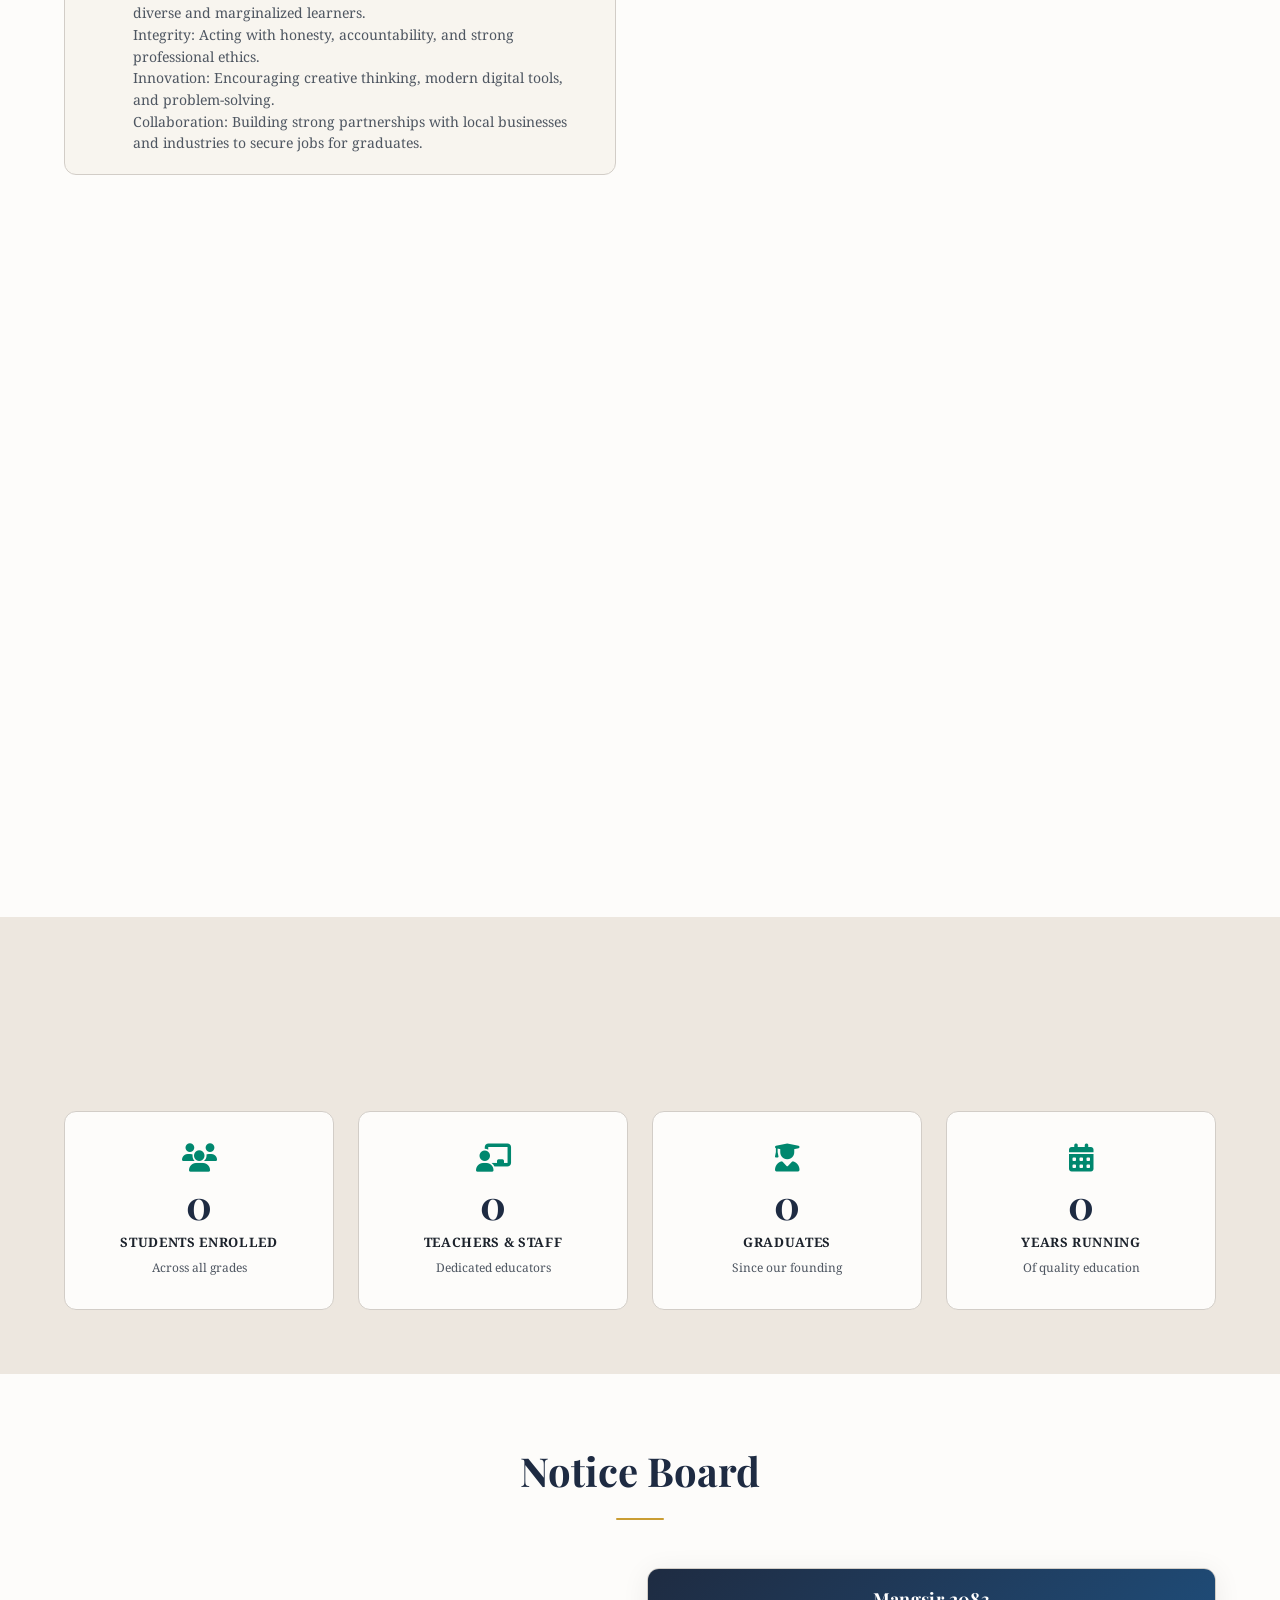
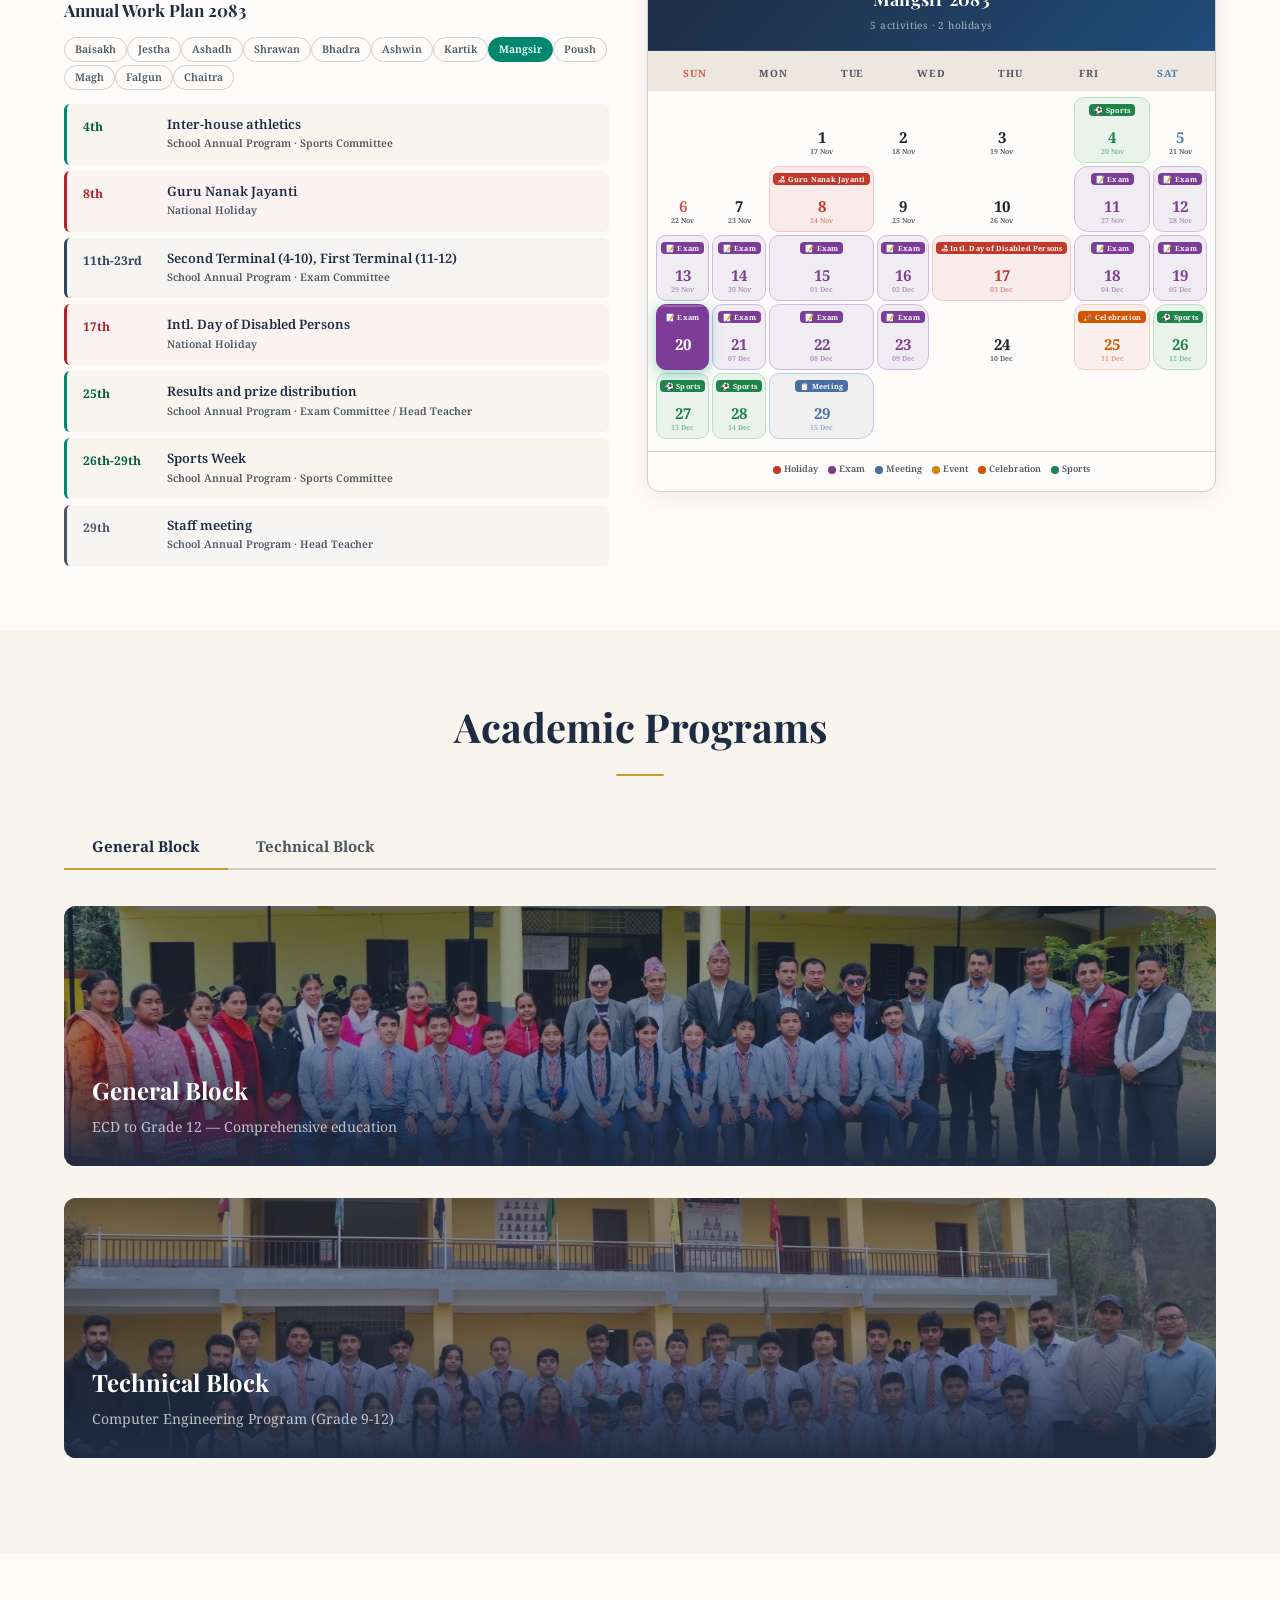
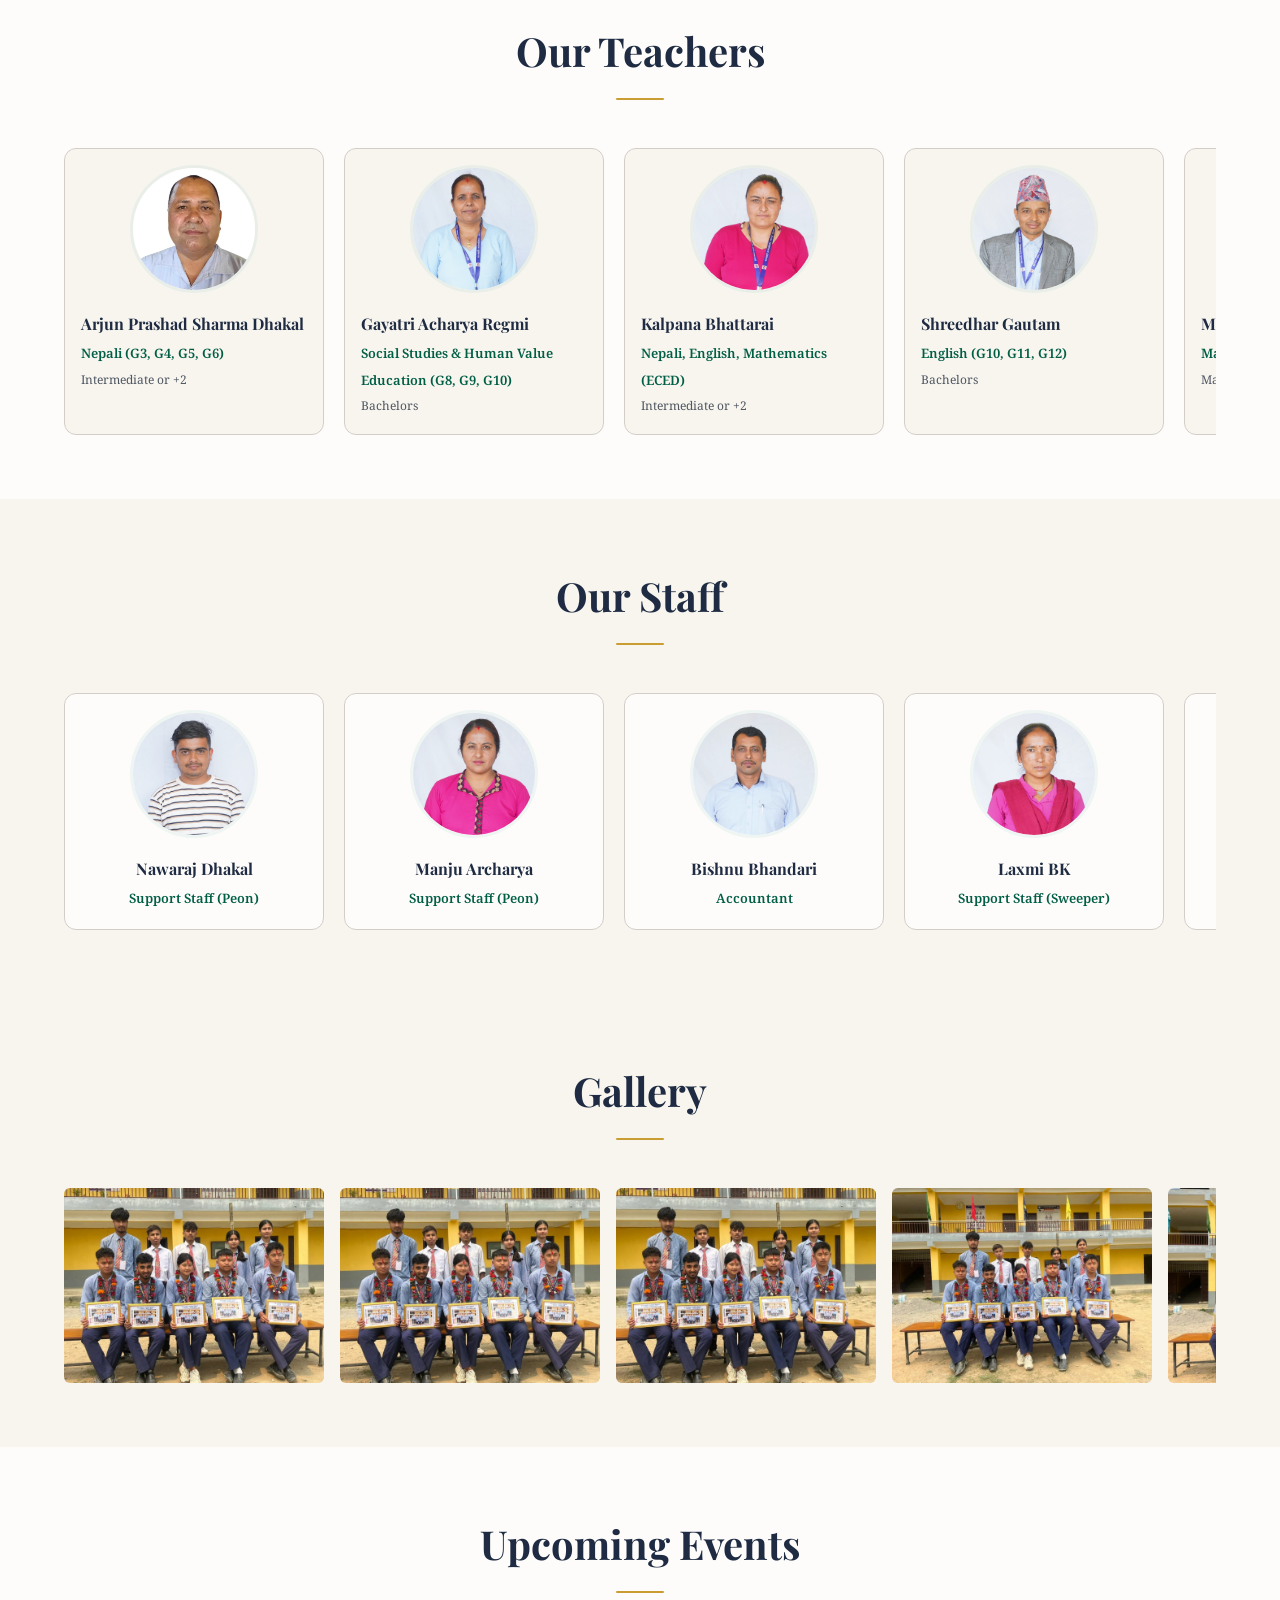
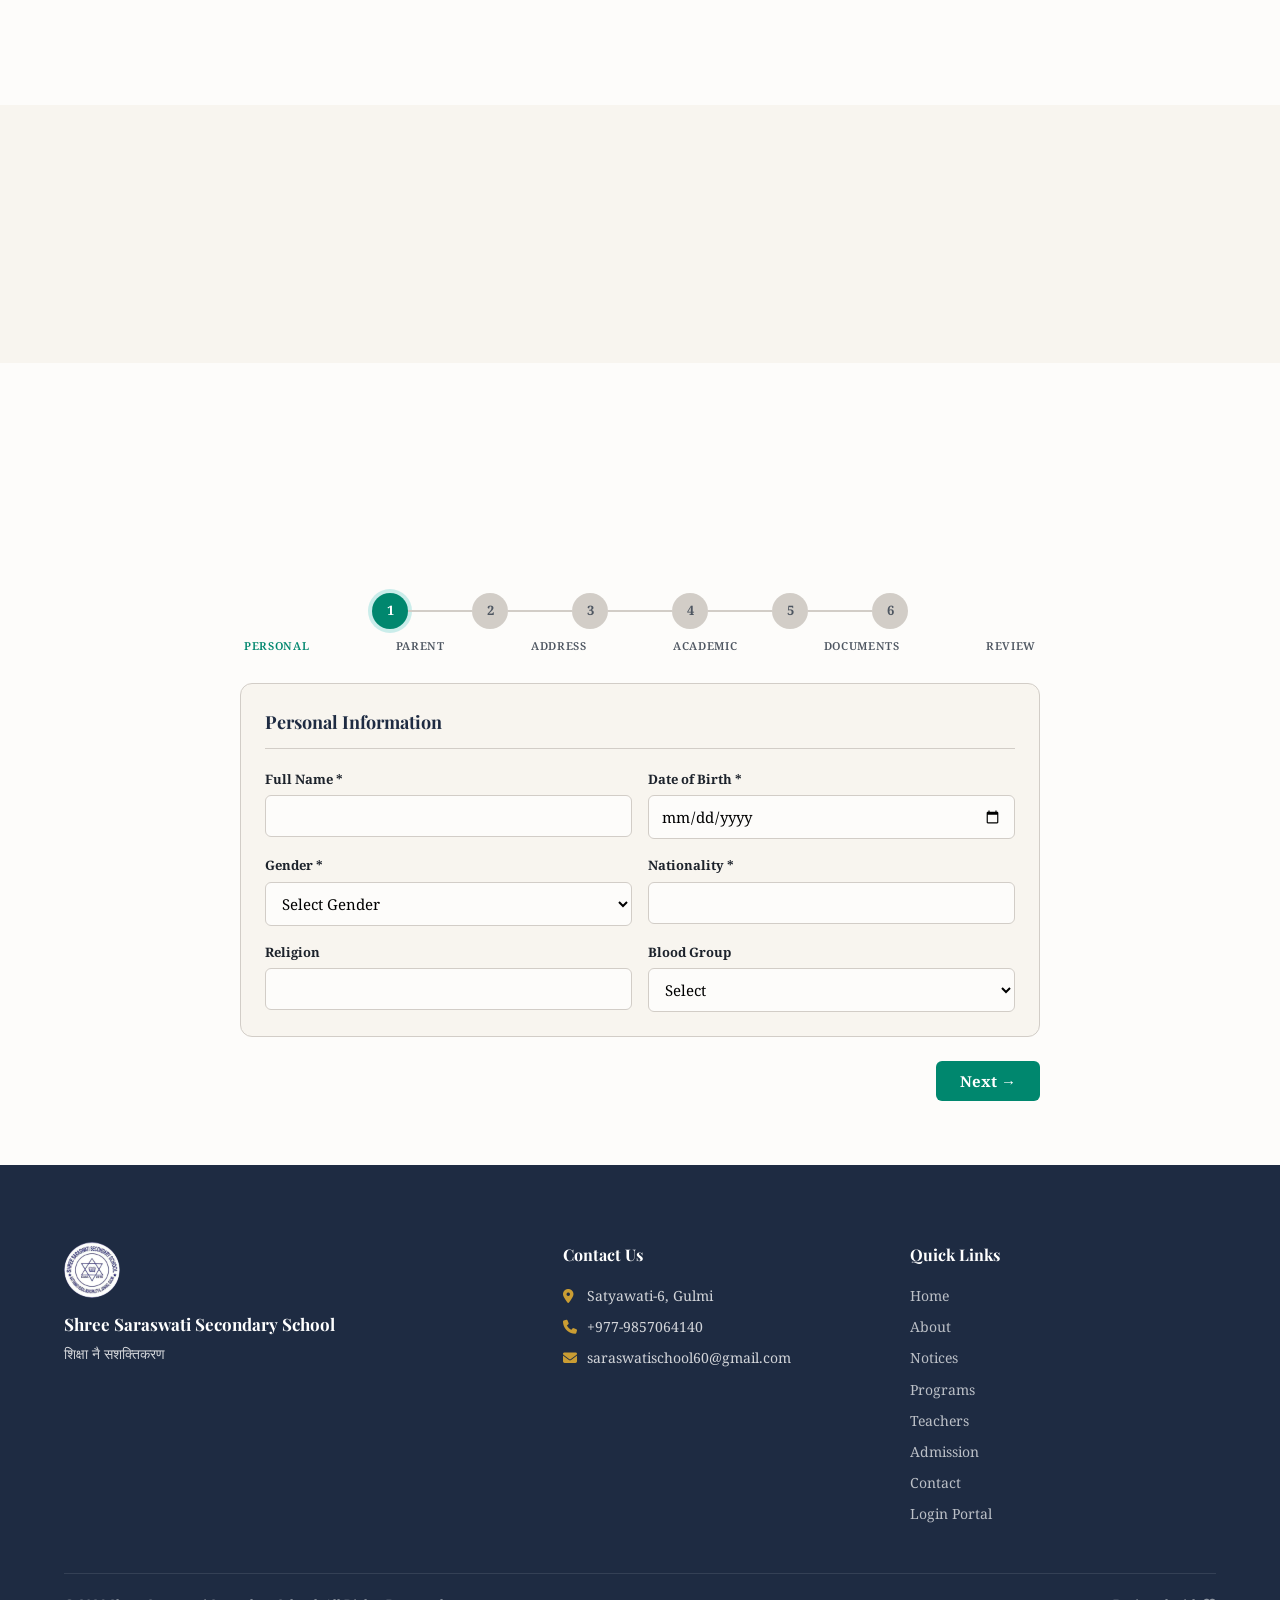
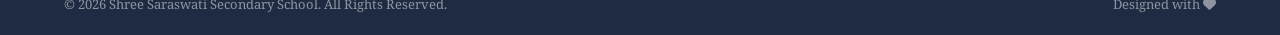
==== commit 4800ae45: "Update contact details: phone to +977-9857064140, email to saraswatischool60@gmail.com" ====
--- a/index.html
+++ b/index.html
@@ -66,8 +66,8 @@
     "description": "Shree Saraswati Secondary School offers General Education (ECD to Grade 12, SEE Board) and a Technical/Computer Engineering program (Grade 9-12) in Satyawati-6, Johang, Gulmi, Nepal.",
     "foundingDate": "2016 Bhadra 17",
     "numberOfStudents": "245",
-    "telephone": "+977-9847004360",
-    "email": "info@saraswatisecschool.edu.np",
+    "telephone": "+977-9857064140",
+    "email": "saraswatischool60@gmail.com",
     "address": {
       "@type": "PostalAddress",
       "streetAddress": "Satyawati Rural Municipality-6, Johang",
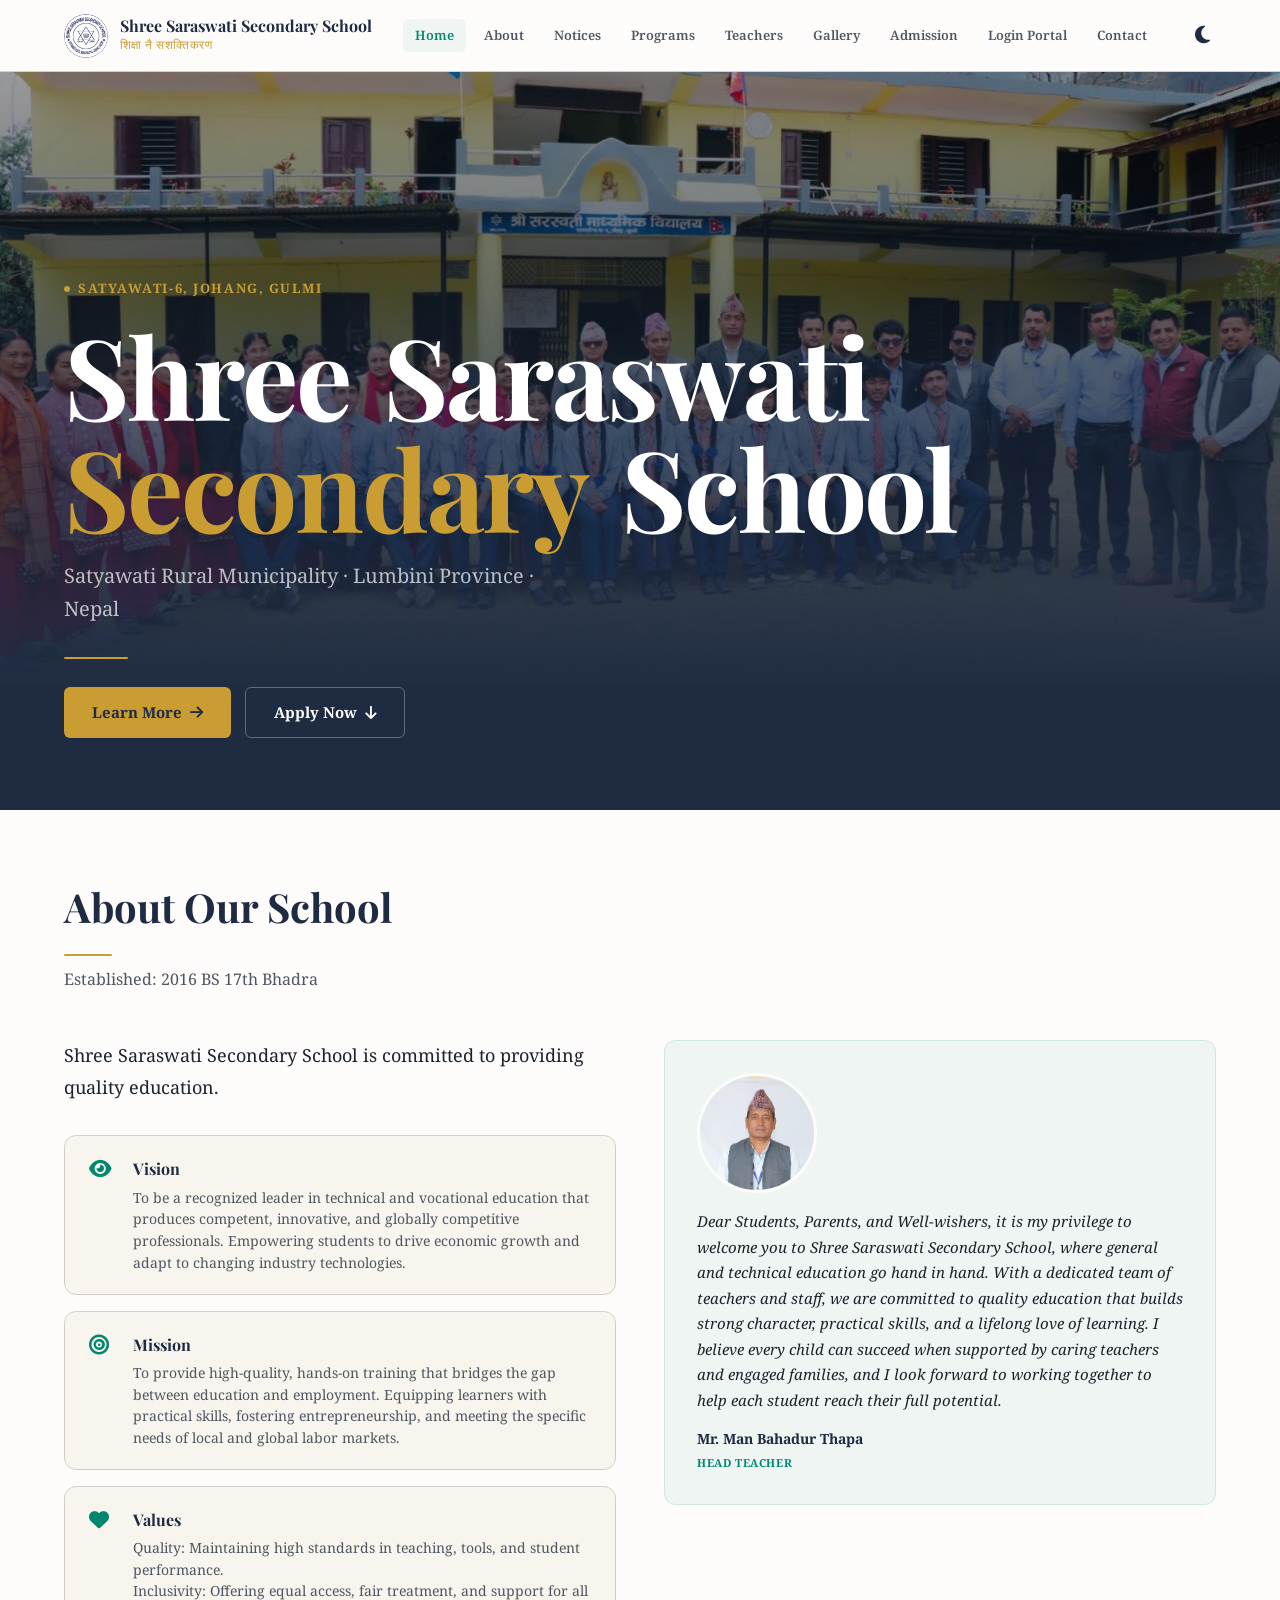
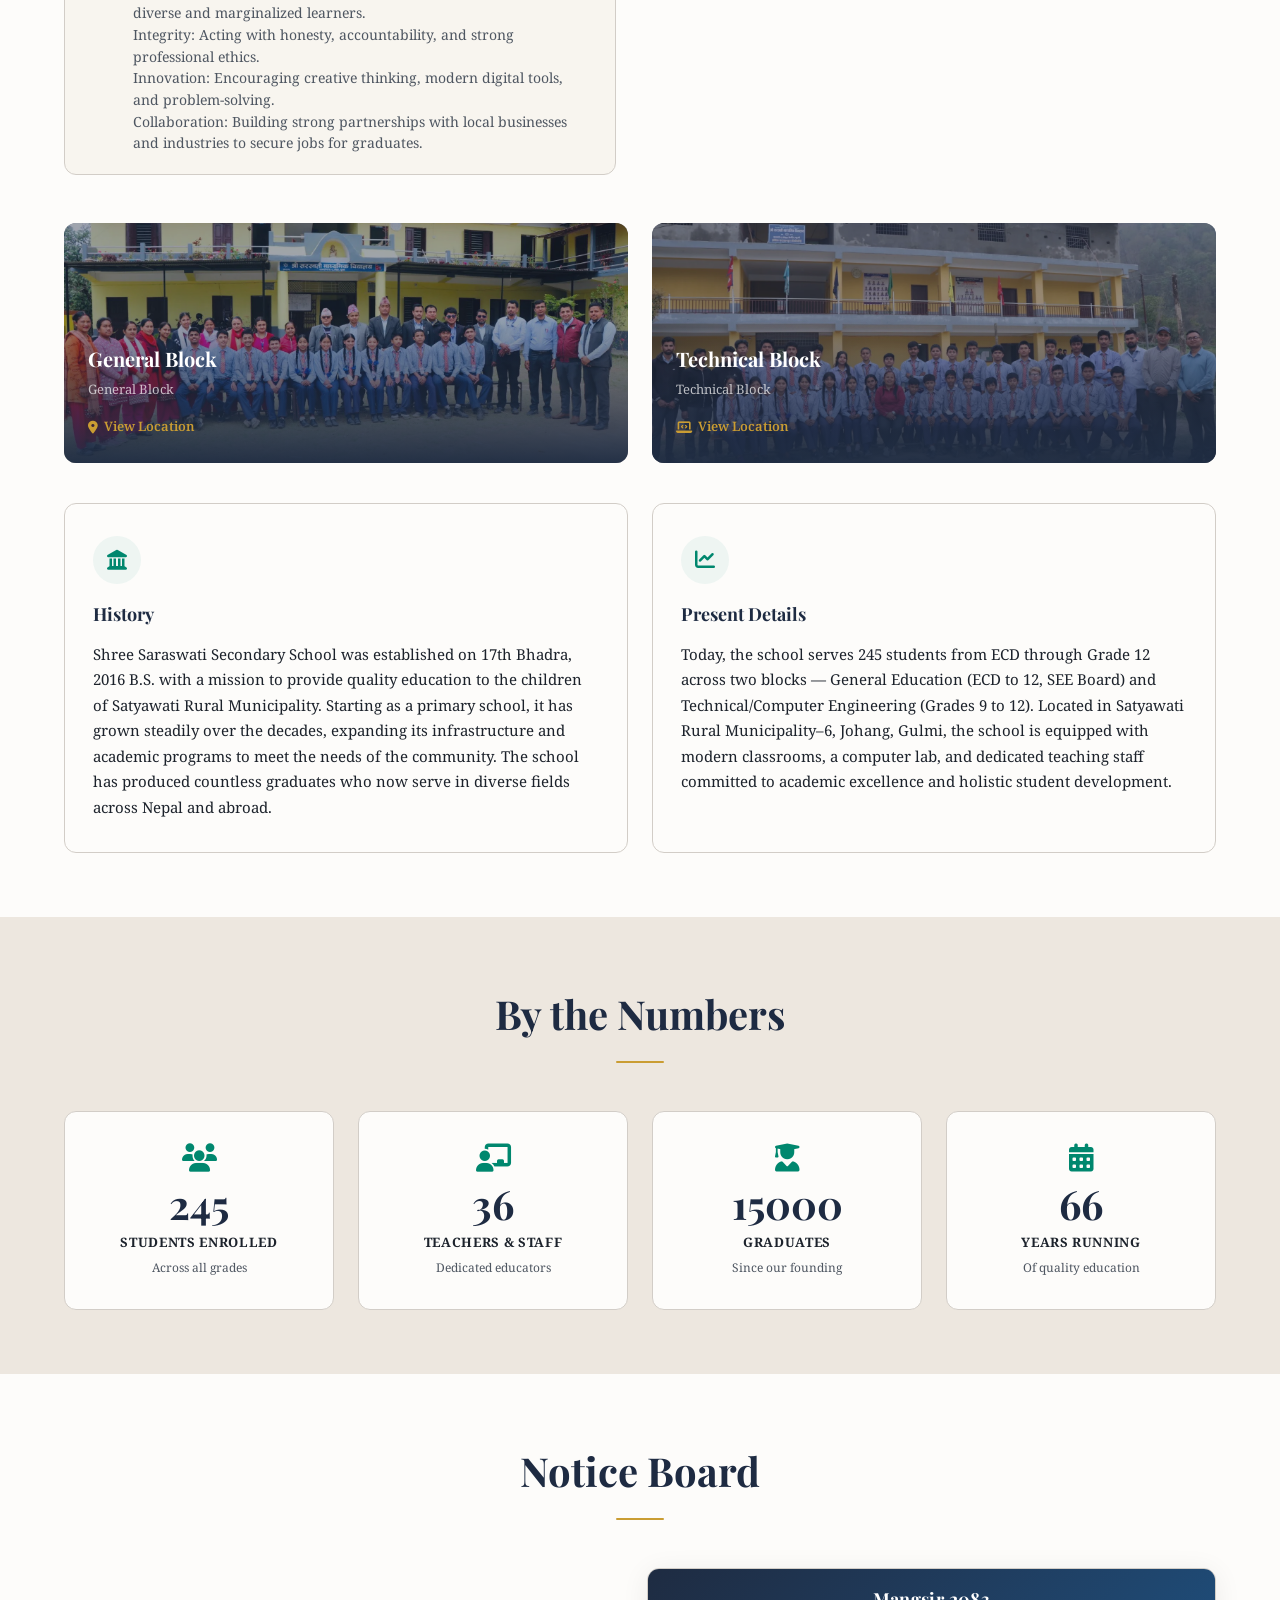
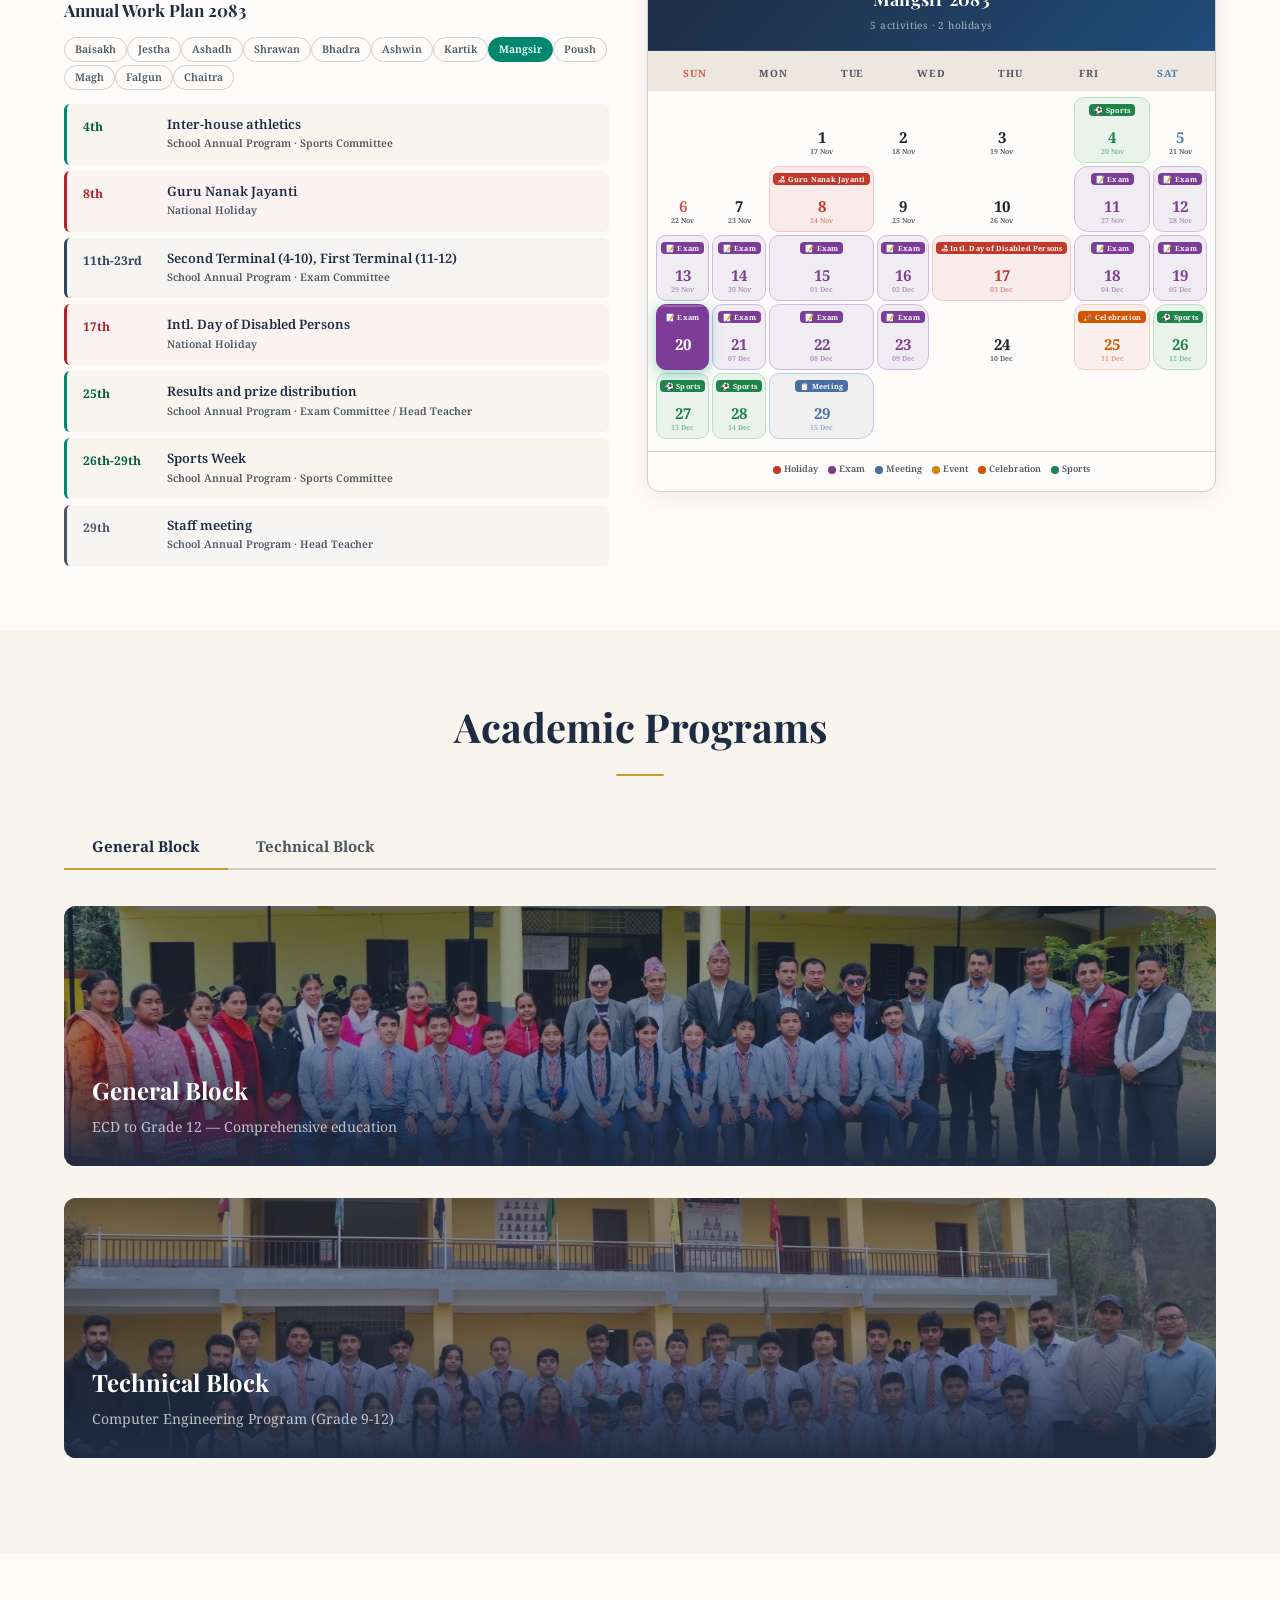
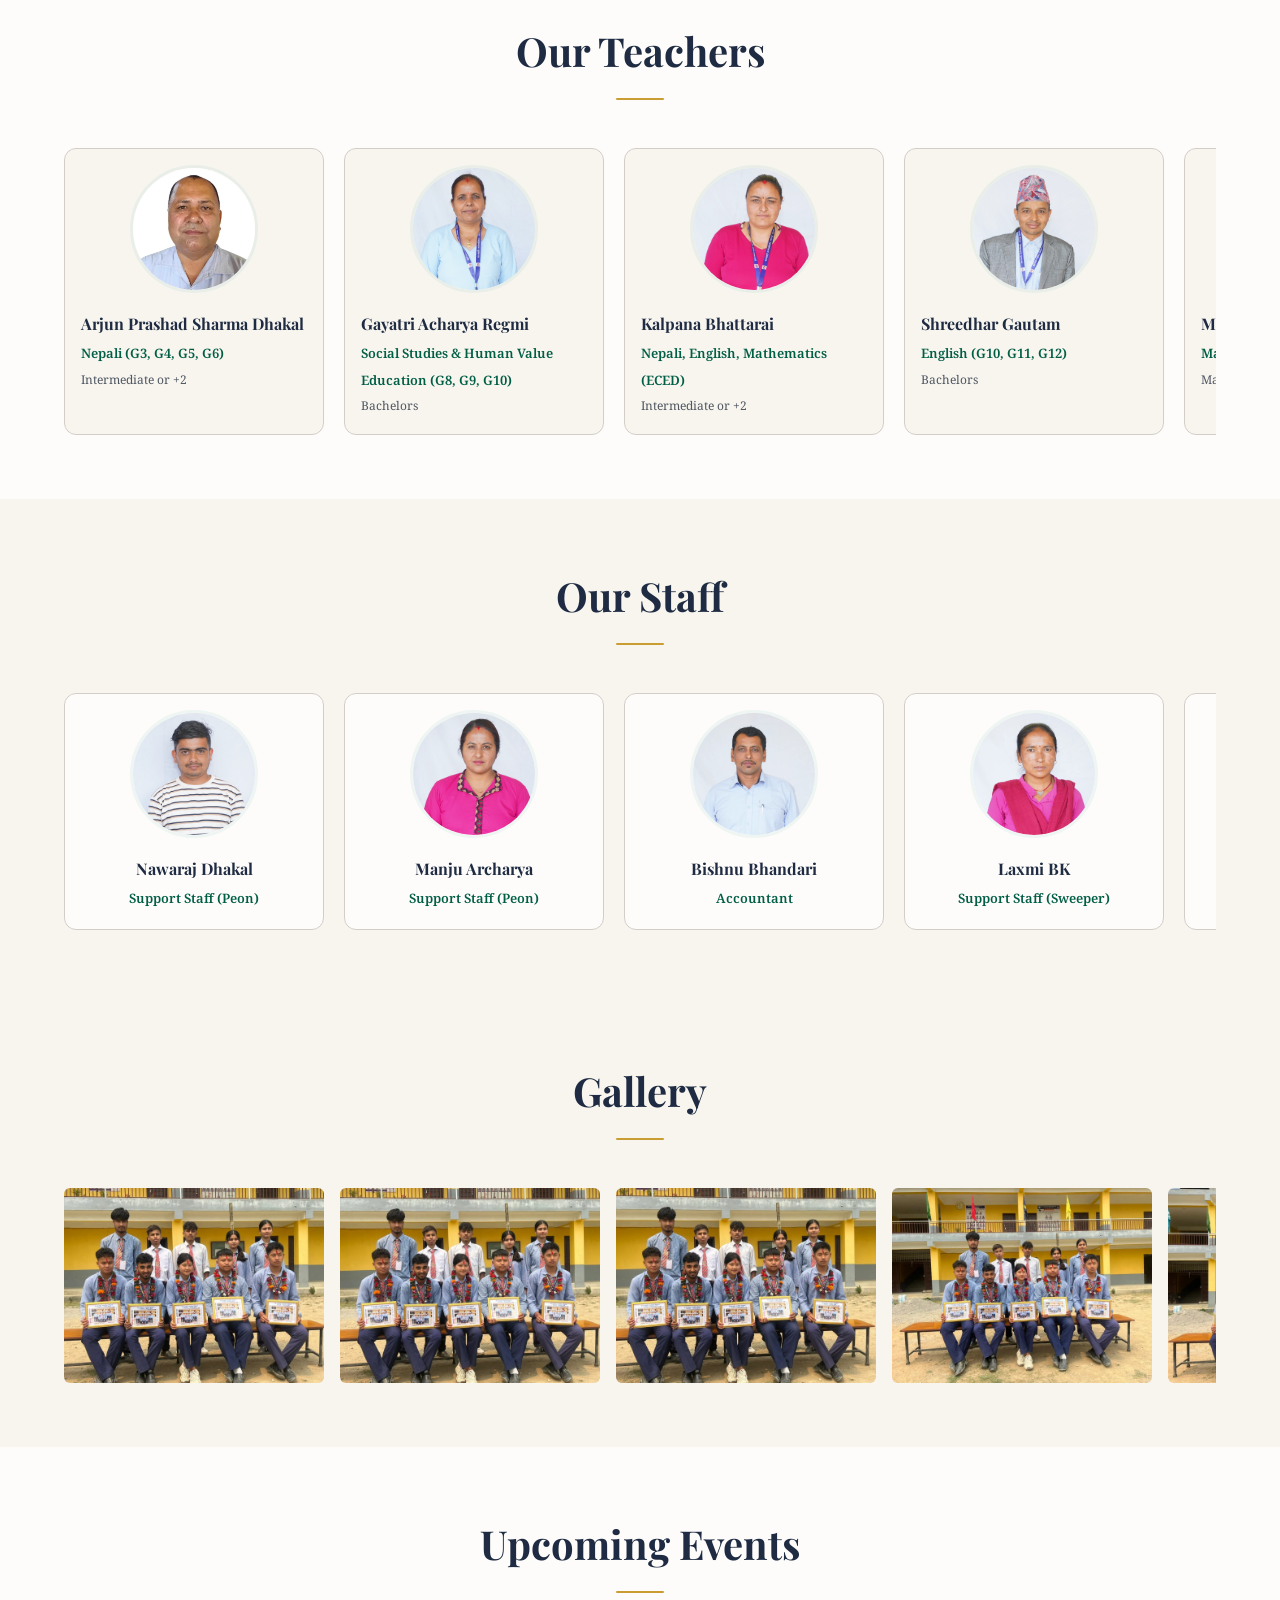
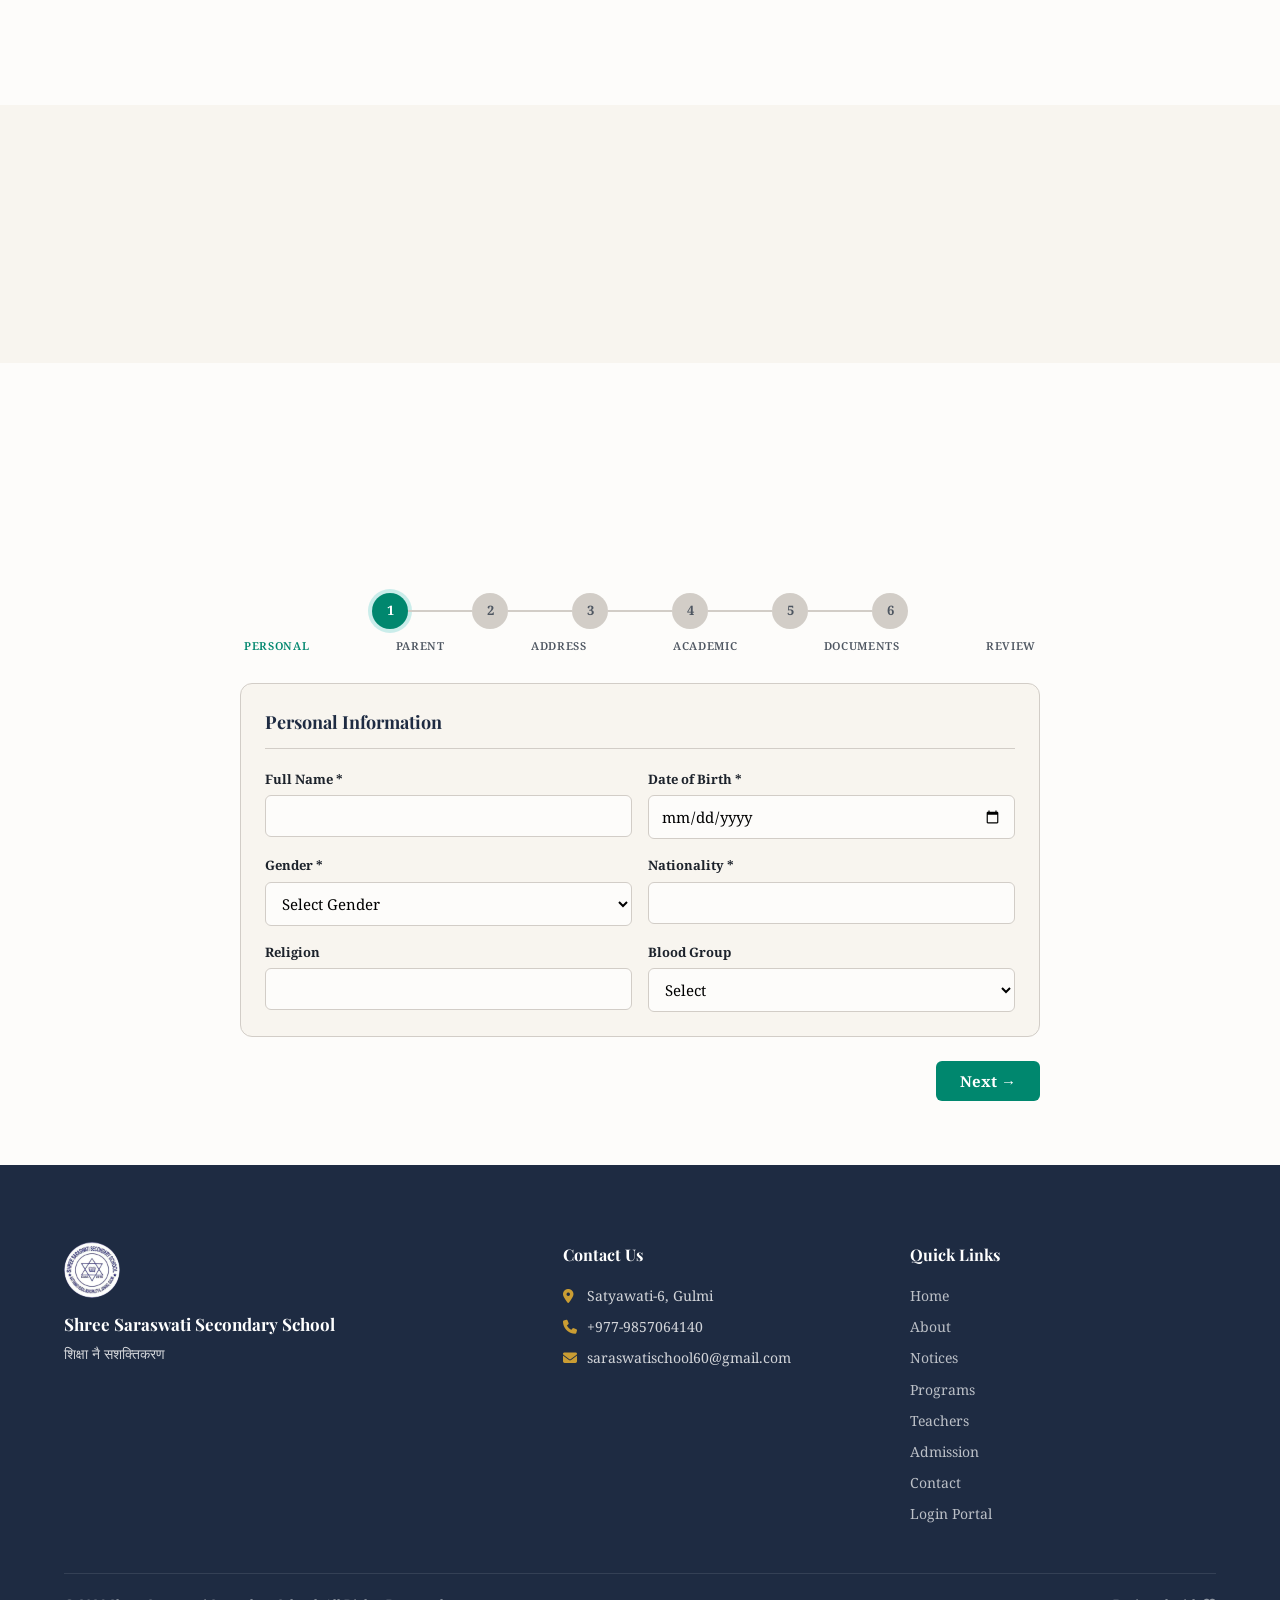
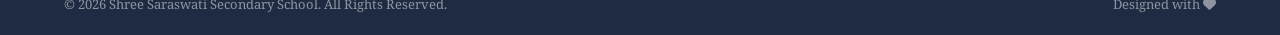
==== commit 7f4e2352: "Refresh SEO keyword meta tags across public pages Clean up and deduplicate keywords while keeping th" ====
--- a/index.html
+++ b/index.html
@@ -5,7 +5,7 @@
   <meta name="viewport" content="width=device-width, initial-scale=1.0, viewport-fit=cover">
   <title>Shree Saraswati Secondary School | Best School in Gulmi, Nepal</title>
   <meta name="description" content="Shree Saraswati Secondary School in Johang, Gulmi — ECD to Grade 12, SEE Board, +2 Science & Management, Computer Engineering. 66+ years of excellence.">
-  <meta name="keywords" content="Shree Saraswati Secondary School, best school in Gulmi, schools in Gulmi Nepal, Johang school, Satyawati school, community school Gulmi, SEE board Nepal, SEE 2082 result Gulmi, +2 science Gulmi, +2 management Gulmi, computer engineering Gulmi TEVT, TEVT affiliated school Gulmi, TEVT school Lumbini, ECD to 12 school, Gulmi education, school in Lumbini Province, top school Gulmi, technical education Nepal, grade 12 admission Gulmi 2083, secondary school Lumbini, school admission 2083 Nepal">
+  <meta name="keywords" content="Shree Saraswati Secondary School, best school in Gulmi, schools in Gulmi Nepal, Johang school Gulmi, Satyawati school, community school Gulmi, school in Lumbini Province, ECD to grade 12 school, SEE board secondary school Nepal, SEE 2082 result Gulmi, +2 science Gulmi, +2 management Gulmi, Computer Engineering Gulmi, TEVT affiliated school Gulmi, top school in Gulmi, secondary school Johang">
   <meta name="robots" content="index, follow">
   <meta name="author" content="Shree Saraswati Secondary School">
   <meta name="geo.region" content="NP-LU">
